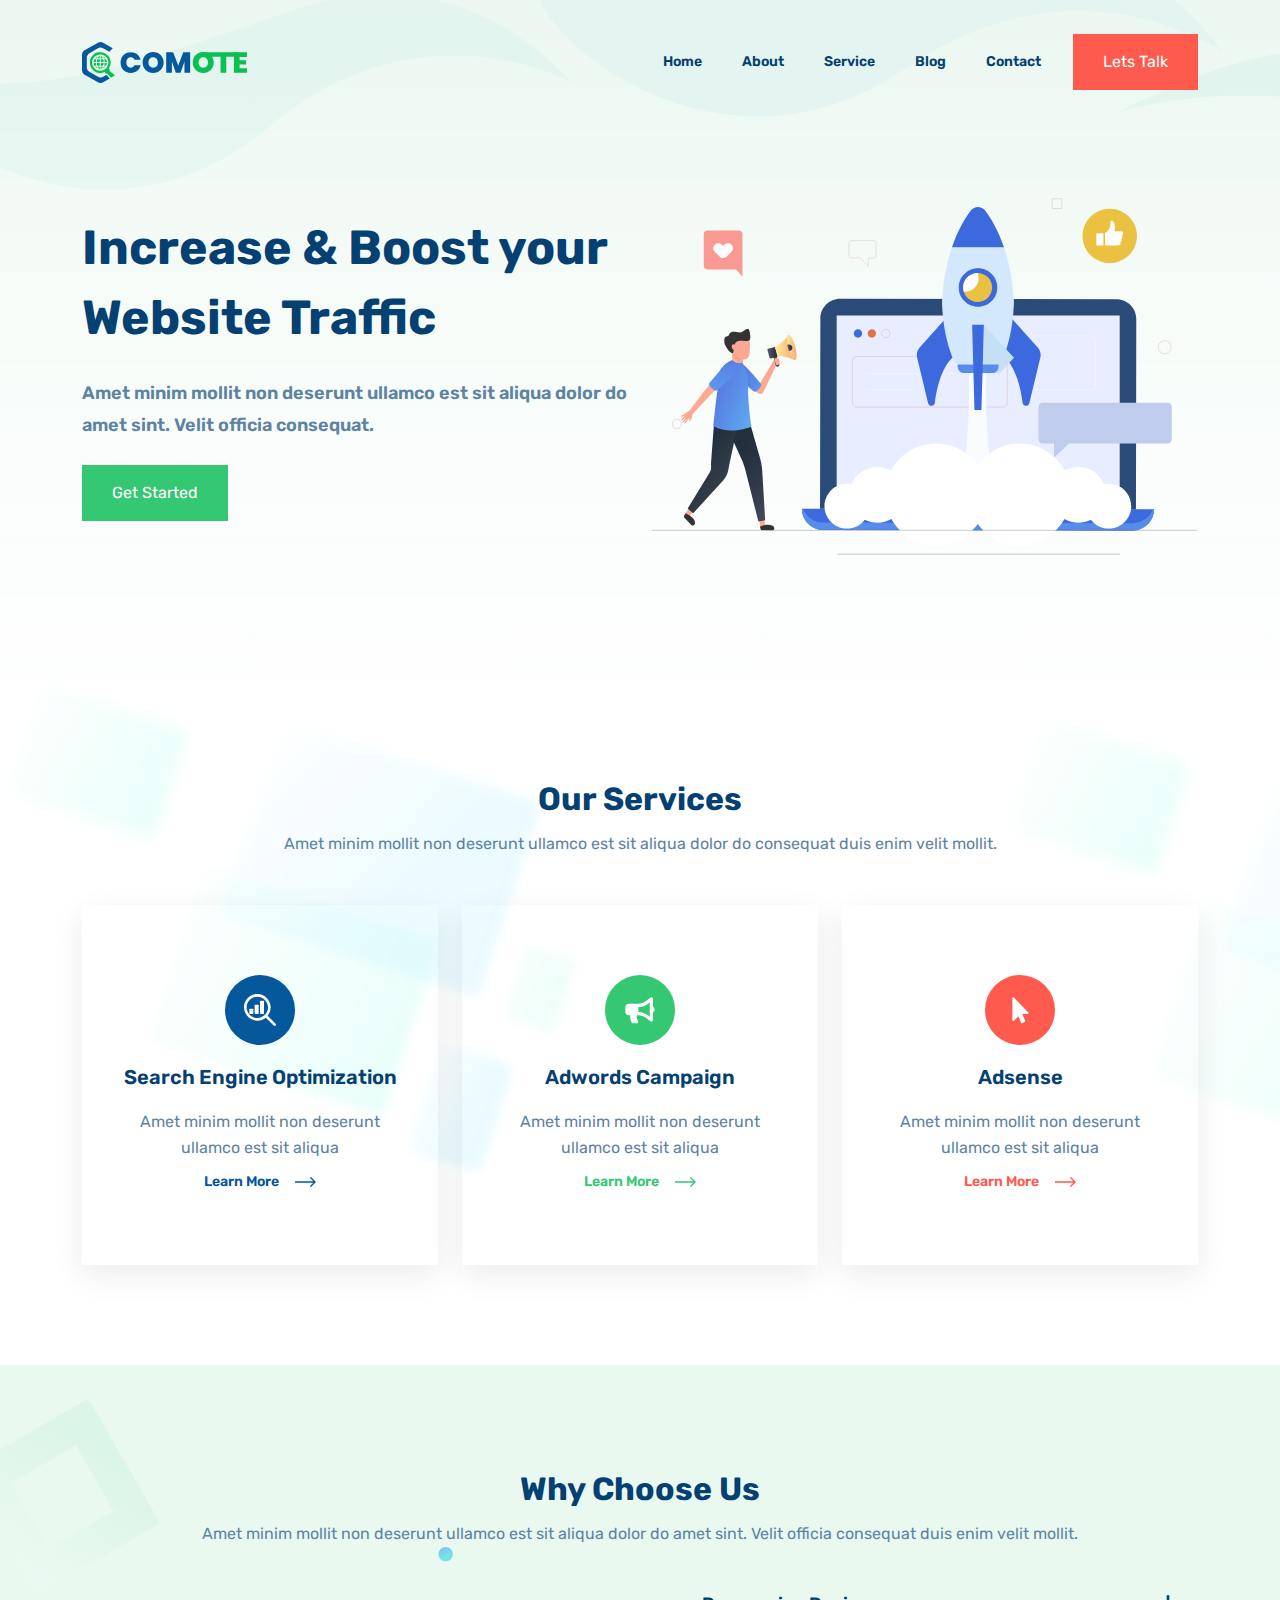
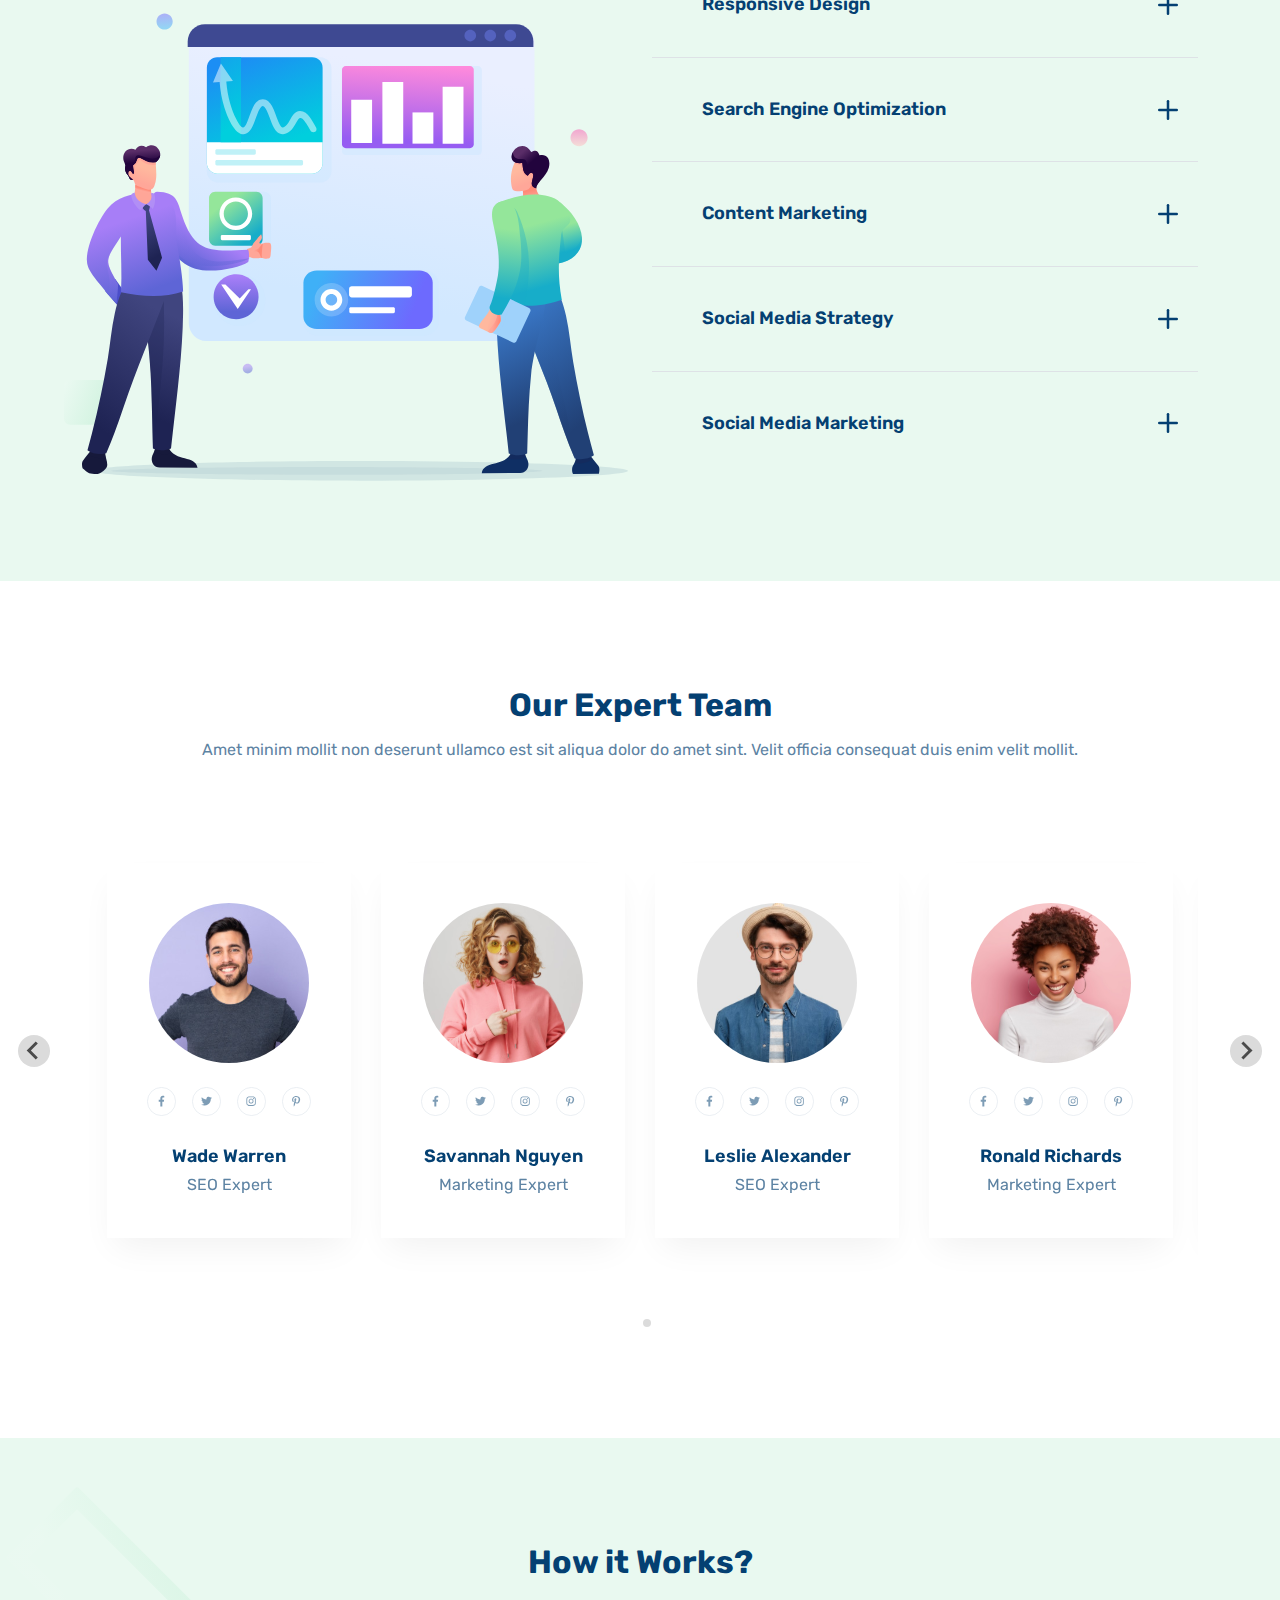
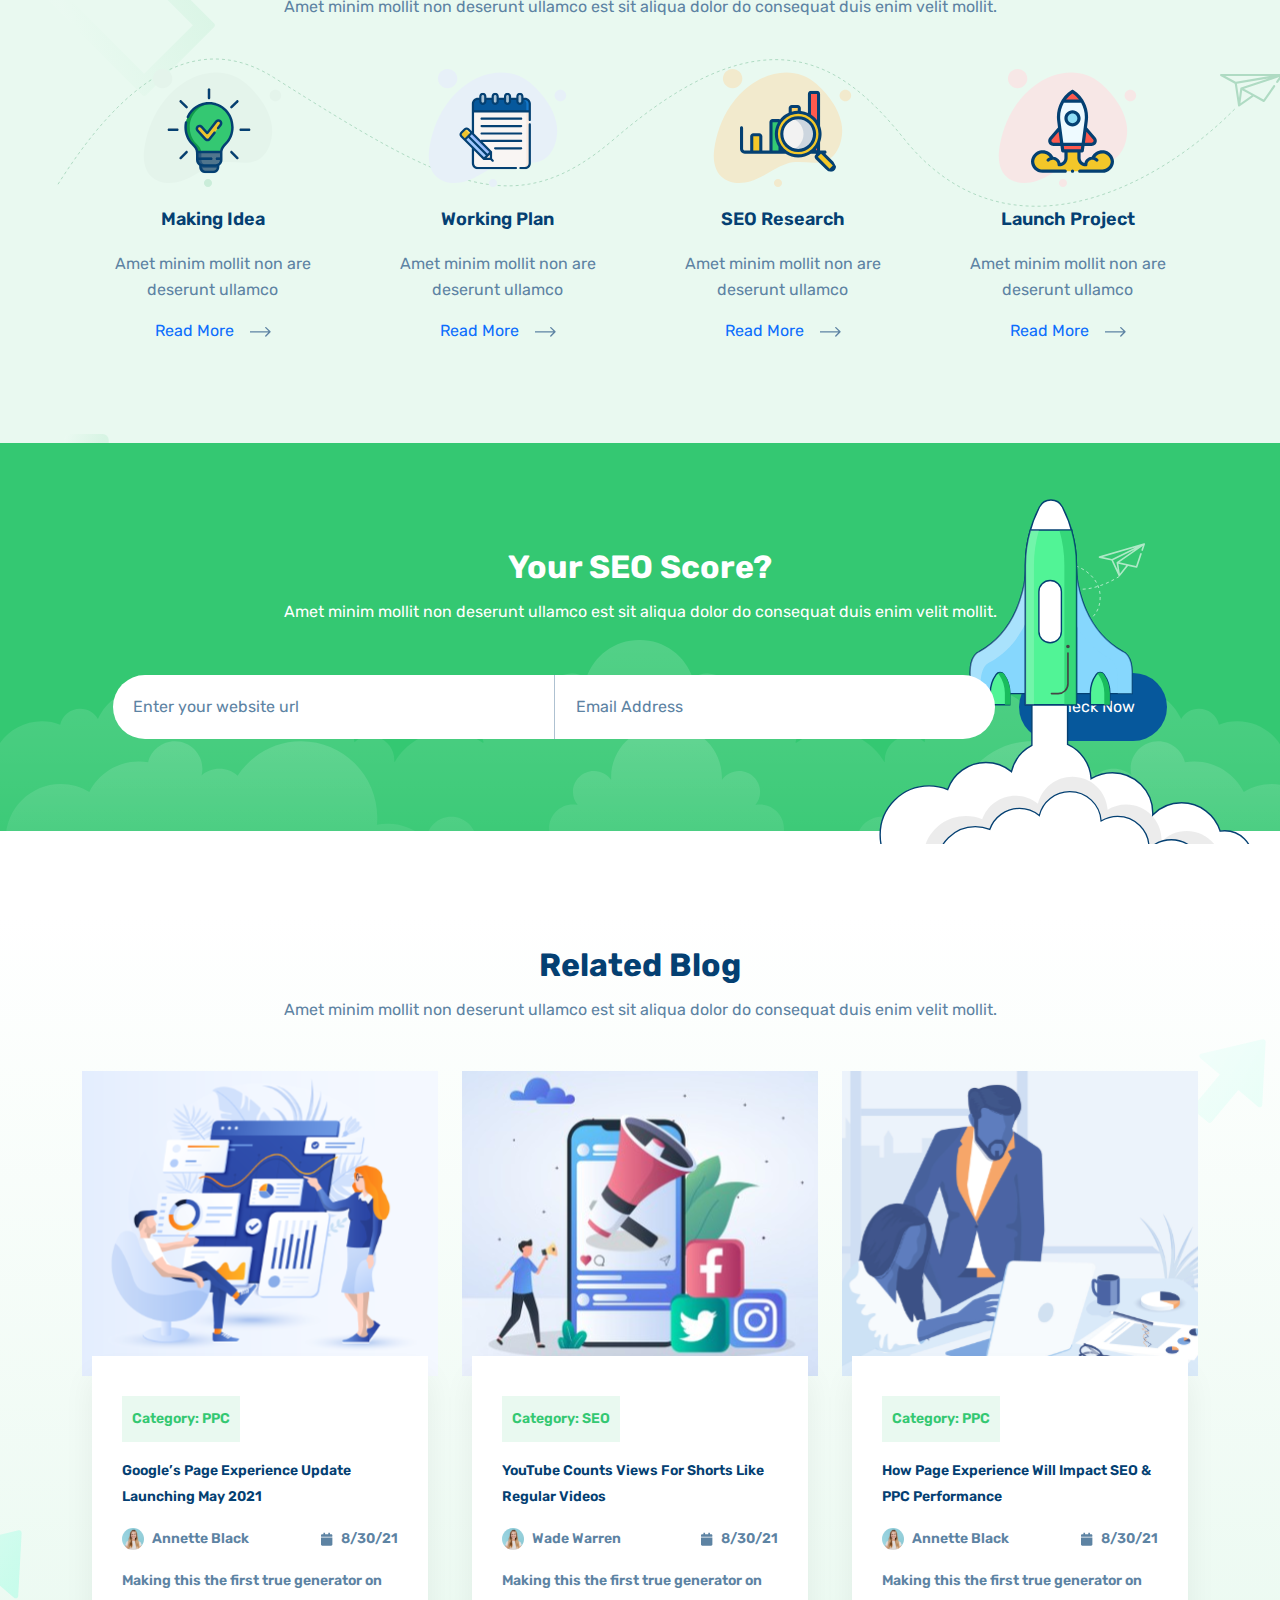
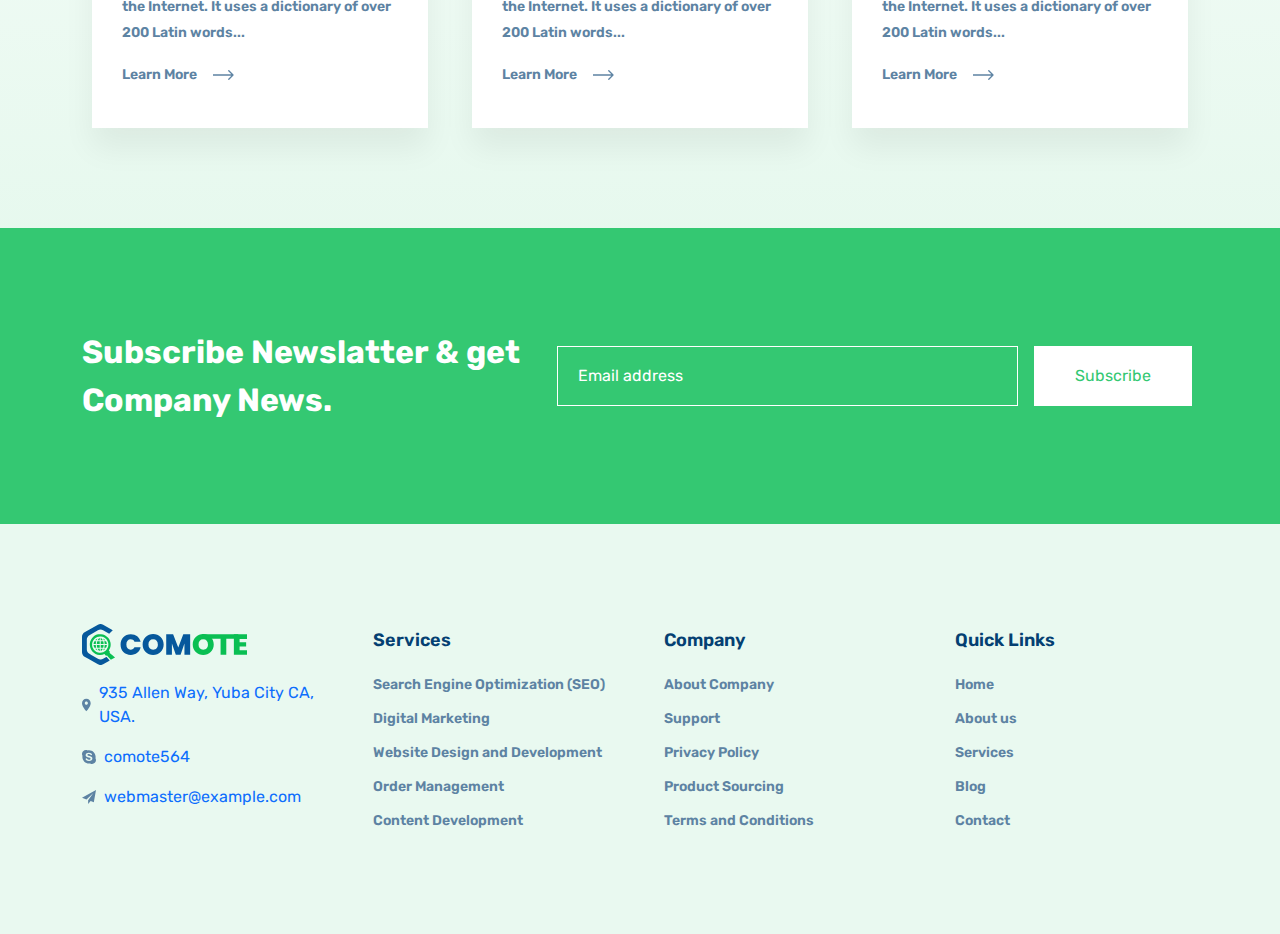
==== index.html @ c79c41cc "first commit" ====
<!DOCTYPE html>
<!--[if lt IE 7]>      <html class="no-js lt-ie9 lt-ie8 lt-ie7"> <![endif]-->
<!--[if IE 7]>         <html class="no-js lt-ie9 lt-ie8" lang="en-US"> <![endif]-->
<!--[if IE 8]>         <html class="no-js lt-ie9" lang="en-US"> <![endif]-->
<!--[if gt IE 8]><!-->
<!--<![endif]-->
<!--[if gte IE 9] <style type="text/css"> .gradient {filter: none;}</style><![endif]-->
<!--[if !IE]><html lang="en"><![endif]-->
<html lang="zxx" class="no-js">

<head>
    <meta charset="UTF-8">
    <meta http-equiv="X-UA-Compatible" content="IE=edge">
    <!-- Required meta tags for responsive -->
    <meta name="viewport" content="width=device-width, initial-scale=1, shrink-to-fit=no">
    <!-- The above 3 meta tags *must* come first in the head; any other head content must come *after* these tags -->
    <!-- Favicon and touch icons -->
    <link rel="icon" type="image/png" sizes="16x16" href="assets/img/favicon/favicon-16x16.png">
    <meta name="misapplication-TileColor" content="#ffffff">
    <meta name="theme-color" content="#ffffff">
    <!-- Twitter Card data -->
    <meta name="twitter:card" content="">
    <meta name="twitter:site" content="@twitter_username">
    <meta name="twitter:title" content="">
    <meta name="twitter:description" content="">
    <meta name="twitter:image" content="">
    <!-- Open Graph data -->
    <meta property="og:title" content="">
    <meta property="og:type" content="article">
    <meta property="og:url" content="">
    <meta property="og:image" content="">
    <meta property="og:description" content="">
    <meta property="og:site_name" content="R">
    <meta property="fb:admins" content="Facebook numeric ID">
    <!-- gmail verification -->
    <meta name="google-site-verification" content="">
    <!-- Website title -->
    <title>Comote</title>
    <link rel="stylesheet" href="assets/css/bootstrap.min.css">
    <link href=" https://cdn.jsdelivr.net/npm/@splidejs/splide@4.1.4/dist/css/splide.min.css " rel="stylesheet">
    <link rel="stylesheet" href="https://cdn.jsdelivr.net/npm/swiper@11/swiper-bundle.min.css" />
    <link rel="preconnect" href="https://fonts.googleapis.com">
    <link rel="preconnect" href="https://fonts.gstatic.com" crossorigin>
    <link
        href="https://fonts.googleapis.com/css2?family=Poppins:ital,wght@0,400;0,500;0,600;0,700;0,800;1,300&family=Rubik:wght@400;500;600;700;800&display=swap"
        rel="stylesheet">

    <!-- Main CSS -->
    <link rel="stylesheet" type="text/css" href="assets/scss/style.css">
    <!-- jQuery (necessary for jQuery plugins) -->
    <script src="assets/js/jquery-3.6.1.min.js"></script>
</head>

<body>
    <!-- Main Coding Start Here -->



    <!-- header -->
    <header>
        <nav class="navbar navbar-expand-lg">
            <div class="container">
                <a class="navbar-brand" href="#">
                    <img src="assets/img/logo.svg" alt="logo" class="img-fluid">
                </a>
                <button class="navbar-toggler" type="button" data-bs-toggle="collapse"
                    data-bs-target="#navbarSupportedContent" aria-controls="navbarSupportedContent"
                    aria-expanded="false" aria-label="Toggle navigation">
                    <span class="navbar-toggler-icon"></span>
                </button>
                <div class="collapse navbar-collapse justify-content-end" id="navbarSupportedContent">
                    <ul class="navbar-nav gap-4 pe-4">
                        <li class="nav-item">
                            <a class="nav-link text-heading f-14" aria-current="page" href="#">Home</a>
                        </li>
                        <li class="nav-item">
                            <a class="nav-link text-heading f-14" aria-current="page" href="#">About</a>
                        </li>
                        <li class="nav-item">
                            <a class="nav-link text-heading f-14" aria-current="page" href="#">Service</a>
                        </li>
                        <li class="nav-item ">
                            <a class="nav-link text-heading f-14" aria-current="page" href="#">Blog</a>
                        </li>
                        <li class="nav-item ">
                            <a class="nav-link text-heading f-14" aria-current="page" href="#">Contact</a>
                        </li>
                    </ul>
                    <div class="nav-btn bg-secondary">
                        <a class="text-white f-16" href="">Lets Talk</a>
                    </div>
                    <!-- <div class="nav-btn bg-secondary">
                        <a class="text-white f-16" href="">Lets Talk</a>
                    </div> -->
                </div>
            </div>
        </nav>
    </header>
    <!--/ header end-->

    <!-- banner -->
    <section class="banner">
        <div class="container">
            <div class="row align-items-center">
                <div class="col-lg-6">
                    <h1 class="f-48 text-heading">Increase & Boost
                        your Website Traffic</h1>
                    <p class="f-18 p-text mt-4">Amet minim mollit non deserunt ullamco est sit aliqua dolor do amet
                        sint.
                        Velit officia
                        consequat.</p>
                    <a class="banner-btn d-inline-block mt-4 f-16 text-white bg-primary" href="">Get Started</a>
                </div>
                <div class="col-lg-6">
                    <div>
                        <svg id="ewhoiy5gsf1" xmlns="http://www.w3.org/2000/svg"
                            xmlns:xlink="http://www.w3.org/1999/xlink" viewBox="0 0 599 414"
                            shape-rendering="geometricPrecision" text-rendering="geometricPrecision">
                            <style>
                                #ewhoiy5gsf7_to {
                                    animation: ewhoiy5gsf7_to__to 3000ms linear infinite reverse both;
                                }

                                @keyframes ewhoiy5gsf7_to__to {

                                    0%,
                                    100% {
                                        transform: translate(357.507492px, 347.222504px);
                                    }

                                    46.666667% {
                                        transform: translate(357.507492px, 347.222504px);
                                        animation-timing-function: cubic-bezier(0.39,
                                                0.575,
                                                0.565,
                                                1);
                                    }
                                }

                                #ewhoiy5gsf7_ts {
                                    animation: ewhoiy5gsf7_ts__ts 3000ms linear infinite reverse both;
                                }

                                @keyframes ewhoiy5gsf7_ts__ts {

                                    0%,
                                    100% {
                                        transform: scale(1, 1);
                                    }

                                    46.666667% {
                                        transform: scale(0.8, 0.8);
                                    }
                                }

                                #ewhoiy5gsf18_to {
                                    animation: ewhoiy5gsf18_to__to 3000ms linear infinite reverse both;
                                }

                                @keyframes ewhoiy5gsf18_to__to {

                                    0%,
                                    100% {
                                        transform: translate(358.4385px, 143.126498px);
                                    }

                                    46.666667% {
                                        transform: translate(358.4385px, 114.579498px);
                                        animation-timing-function: cubic-bezier(0.455,
                                                0.03,
                                                0.515,
                                                0.955);
                                    }
                                }
                            </style>
                            <defs>
                                <linearGradient id="ewhoiy5gsf54-fill" x1="132.503000" y1="200.979000" x2="139.688000"
                                    y2="200.979000" spreadMethod="pad" gradientUnits="userSpaceOnUse">
                                    <stop id="ewhoiy5gsf54-fill-0" offset="0%" stop-color="rgb(89,91,104)"></stop>
                                    <stop id="ewhoiy5gsf54-fill-1" offset="53.840000%" stop-color="rgb(56,64,78)">
                                    </stop>
                                    <stop id="ewhoiy5gsf54-fill-2" offset="100%" stop-color="rgb(32,45,59)"></stop>
                                </linearGradient>
                                <linearGradient id="ewhoiy5gsf55-fill" x1="126.610000" y1="191.689000" x2="137.916000"
                                    y2="191.689000" spreadMethod="pad" gradientUnits="userSpaceOnUse">
                                    <stop id="ewhoiy5gsf55-fill-0" offset="0%" stop-color="rgb(89,91,104)"></stop>
                                    <stop id="ewhoiy5gsf55-fill-1" offset="53.840000%" stop-color="rgb(56,64,78)">
                                    </stop>
                                    <stop id="ewhoiy5gsf55-fill-2" offset="100%" stop-color="rgb(32,45,59)"></stop>
                                </linearGradient>
                                <linearGradient id="ewhoiy5gsf56-fill" x1="134.927000" y1="186.043000" x2="156.827000"
                                    y2="186.043000" spreadMethod="pad" gradientUnits="userSpaceOnUse">
                                    <stop id="ewhoiy5gsf56-fill-0" offset="0%" stop-color="rgb(252,238,153)"></stop>
                                    <stop id="ewhoiy5gsf56-fill-1" offset="61.070000%" stop-color="rgb(253,193,130)">
                                    </stop>
                                    <stop id="ewhoiy5gsf56-fill-2" offset="100%" stop-color="rgb(254,169,117)"></stop>
                                </linearGradient>
                                <linearGradient id="ewhoiy5gsf57-fill" x1="148.037000" y1="185.918000" x2="158.801000"
                                    y2="185.918000" spreadMethod="pad" gradientUnits="userSpaceOnUse">
                                    <stop id="ewhoiy5gsf57-fill-0" offset="0%" stop-color="rgb(252,238,153)"></stop>
                                    <stop id="ewhoiy5gsf57-fill-1" offset="61.070000%" stop-color="rgb(253,193,130)">
                                    </stop>
                                    <stop id="ewhoiy5gsf57-fill-2" offset="100%" stop-color="rgb(254,169,117)"></stop>
                                </linearGradient>
                                <linearGradient id="ewhoiy5gsf58-fill" x1="148.334000" y1="186.314000" x2="154.076000"
                                    y2="186.314000" spreadMethod="pad" gradientUnits="userSpaceOnUse">
                                    <stop id="ewhoiy5gsf58-fill-0" offset="0%" stop-color="rgb(89,91,104)"></stop>
                                    <stop id="ewhoiy5gsf58-fill-1" offset="53.840000%" stop-color="rgb(56,64,78)">
                                    </stop>
                                    <stop id="ewhoiy5gsf58-fill-2" offset="100%" stop-color="rgb(32,45,59)"></stop>
                                </linearGradient>
                                <linearGradient id="ewhoiy5gsf60-fill" x1="171.388000" y1="257.206000" x2="72.772300"
                                    y2="199.703000" spreadMethod="pad" gradientUnits="userSpaceOnUse">
                                    <stop id="ewhoiy5gsf60-fill-0" offset="0%" stop-color="rgb(96,205,249)"></stop>
                                    <stop id="ewhoiy5gsf60-fill-1" offset="41.830000%" stop-color="rgb(92,159,237)">
                                    </stop>
                                    <stop id="ewhoiy5gsf60-fill-2" offset="100%" stop-color="rgb(86,90,219)"></stop>
                                </linearGradient>
                                <linearGradient id="ewhoiy5gsf65-fill" x1="161.111000" y1="366.379000" x2="58.559500"
                                    y2="276.556000" spreadMethod="pad" gradientUnits="userSpaceOnUse">
                                    <stop id="ewhoiy5gsf65-fill-0" offset="0%" stop-color="rgb(89,91,104)"></stop>
                                    <stop id="ewhoiy5gsf65-fill-1" offset="3.850000%" stop-color="rgb(84,87,100)">
                                    </stop>
                                    <stop id="ewhoiy5gsf65-fill-2" offset="23.520000%" stop-color="rgb(61,68,82)">
                                    </stop>
                                    <stop id="ewhoiy5gsf65-fill-3" offset="44.780000%" stop-color="rgb(45,55,69)">
                                    </stop>
                                    <stop id="ewhoiy5gsf65-fill-4" offset="68.550000%" stop-color="rgb(35,47,61)">
                                    </stop>
                                    <stop id="ewhoiy5gsf65-fill-5" offset="100%" stop-color="rgb(32,45,59)"></stop>
                                </linearGradient>
                                <linearGradient id="ewhoiy5gsf66-fill" x1="114.797000" y1="351.232000" x2="32.831400"
                                    y2="292.949000" spreadMethod="pad" gradientUnits="userSpaceOnUse">
                                    <stop id="ewhoiy5gsf66-fill-0" offset="0%" stop-color="rgb(89,91,104)"></stop>
                                    <stop id="ewhoiy5gsf66-fill-1" offset="19.170000%" stop-color="rgb(70,76,89)">
                                    </stop>
                                    <stop id="ewhoiy5gsf66-fill-2" offset="46.970000%" stop-color="rgb(49,59,72)">
                                    </stop>
                                    <stop id="ewhoiy5gsf66-fill-3" offset="74.200000%" stop-color="rgb(36,48,62)">
                                    </stop>
                                    <stop id="ewhoiy5gsf66-fill-4" offset="100%" stop-color="rgb(32,45,59)"></stop>
                                </linearGradient>
                                <linearGradient id="ewhoiy5gsf69-fill" x1="146.588000" y1="263.613000" x2="37.065700"
                                    y2="218.555000" spreadMethod="pad" gradientUnits="userSpaceOnUse">
                                    <stop id="ewhoiy5gsf69-fill-0" offset="0%" stop-color="rgb(96,205,249)"></stop>
                                    <stop id="ewhoiy5gsf69-fill-1" offset="23.390000%" stop-color="rgb(93,175,241)">
                                    </stop>
                                    <stop id="ewhoiy5gsf69-fill-2" offset="75.290000%" stop-color="rgb(88,114,225)">
                                    </stop>
                                    <stop id="ewhoiy5gsf69-fill-3" offset="100%" stop-color="rgb(86,90,219)"></stop>
                                </linearGradient>
                                <linearGradient id="ewhoiy5gsf72-fill" x1="60.217200" y1="301.142000" x2="94.306800"
                                    y2="142.419000" spreadMethod="pad" gradientUnits="userSpaceOnUse">
                                    <stop id="ewhoiy5gsf72-fill-0" offset="0%" stop-color="rgb(96,205,249)"></stop>
                                    <stop id="ewhoiy5gsf72-fill-1" offset="23.390000%" stop-color="rgb(93,175,241)">
                                    </stop>
                                    <stop id="ewhoiy5gsf72-fill-2" offset="75.290000%" stop-color="rgb(88,114,225)">
                                    </stop>
                                    <stop id="ewhoiy5gsf72-fill-3" offset="100%" stop-color="rgb(86,90,219)"></stop>
                                </linearGradient>
                            </defs>
                            <path id="ewhoiy5gsf2"
                                d="M527.501000,386.690000L187.723000,386.088000C174.858000,386.064000,164.432000,375.642000,164.455000,362.810000L550.815000,363.481000C550.839000,376.313000,540.389000,386.713000,527.501000,386.690000Z"
                                fill="rgb(60,106,222)" stroke="none" stroke-width="1"></path>
                            <path id="ewhoiy5gsf3"
                                d="M527.526000,378.674000L187.748000,378.072000C177.693000,378.049000,169.171000,371.679000,165.920000,362.785000L164.480000,362.785000C164.457000,375.617000,174.860000,386.040000,187.748000,386.063000L527.526000,386.665000C540.390000,386.688000,550.840000,376.312000,550.863000,363.457000L549.424000,363.457000C546.126000,372.351000,537.581000,378.697000,527.526000,378.674000Z"
                                fill="rgb(87,140,234)" stroke="none" stroke-width="1"></path>
                            <path id="ewhoiy5gsf4"
                                d="M379.603000,370.961000L335.714000,370.892000C331.395000,370.892000,327.912000,367.394000,327.935000,363.109000L387.428000,363.225000C387.405000,367.487000,383.899000,370.961000,379.603000,370.961000Z"
                                fill="rgb(50,89,170)" stroke="none" stroke-width="1"></path>
                            <path id="ewhoiy5gsf5"
                                d="M530.961000,363.434000L184.356000,362.832000L184.728000,154.166000C184.751000,142.191000,194.504000,132.509000,206.486000,132.533000L509.620000,133.065000C521.626000,133.088000,531.333000,142.816000,531.309000,154.768000L530.961000,363.434000Z"
                                fill="rgb(42,74,120)" stroke="none" stroke-width="1"></path>
                            <path id="ewhoiy5gsf6"
                                d="M513.103000,150.830000L202.608000,150.830000L202.608000,345.113000L513.103000,345.113000L513.103000,150.830000Z"
                                fill="rgb(232,238,255)" stroke="none" stroke-width="1"></path>
                            <g id="ewhoiy5gsf7_to" transform="translate(357.507492,347.222504)">
                                <g id="ewhoiy5gsf7_ts" transform="scale(1,1)">
                                    <g id="ewhoiy5gsf7" transform="translate(-357.507492,-347.222504)">
                                        <path id="ewhoiy5gsf8"
                                            d="M311.732000,291.272000C290.342000,291.272000,271.761000,303.236000,262.311000,320.809000C257.884000,318.344000,252.797000,316.942000,247.391000,316.942000C234.557000,316.942000,223.575000,324.783000,218.978000,335.939000C217.339000,335.599000,215.636000,335.408000,213.891000,335.408000C200.269000,335.408000,189.244000,346.436000,189.244000,360.015000C189.244000,373.615000,200.291000,384.622000,213.891000,384.622000C221.872000,384.622000,228.938000,380.818000,233.450000,374.953000C237.643000,377.078000,242.368000,378.290000,247.391000,378.290000C252.946000,378.290000,258.139000,376.802000,262.652000,374.231000C272.208000,391.486000,290.597000,403.173000,311.732000,403.173000C342.678000,403.173000,367.793000,378.120000,367.793000,347.201000C367.771000,316.325000,342.678000,291.272000,311.732000,291.272000Z"
                                            fill="rgb(255,255,255)" stroke="none" stroke-width="1"></path>
                                        <path id="ewhoiy5gsf9"
                                            d="M403.283000,291.272000C424.674000,291.272000,443.254000,303.236000,452.704000,320.809000C457.131000,318.344000,462.218000,316.942000,467.624000,316.942000C480.458000,316.942000,491.440000,324.783000,496.037000,335.939000C497.676000,335.599000,499.379000,335.408000,501.124000,335.408000C514.746000,335.408000,525.771000,346.436000,525.771000,360.015000C525.771000,373.615000,514.724000,384.622000,501.124000,384.622000C493.143000,384.622000,486.077000,380.818000,481.565000,374.953000C477.372000,377.078000,472.647000,378.290000,467.624000,378.290000C462.069000,378.290000,456.876000,376.802000,452.363000,374.231000C442.807000,391.486000,424.418000,403.173000,403.283000,403.173000C372.337000,403.173000,347.222000,378.120000,347.222000,347.201000C347.244000,316.325000,372.337000,291.272000,403.283000,291.272000Z"
                                            fill="rgb(255,255,255)" stroke="none" stroke-width="1"></path>
                                    </g>
                                </g>
                            </g>
                            <path id="ewhoiy5gsf10"
                                d="M385.176000,251.307000L224.390000,251.307000C221.882000,251.307000,219.862000,249.292000,219.862000,246.790000L219.862000,200.258000C219.862000,197.756000,221.882000,195.741000,224.390000,195.741000L385.176000,195.741000C387.684000,195.741000,389.704000,197.756000,389.704000,200.258000L389.704000,246.790000C389.704000,249.292000,387.684000,251.307000,385.176000,251.307000Z"
                                fill="none" stroke="rgb(213,178,178)" stroke-width="0.498300" stroke-miterlimit="10">
                            </path>
                            <path id="ewhoiy5gsf11" d="M235.815000,214.688000L331.326000,214.688000" fill="none"
                                stroke="rgb(255,255,255)" stroke-width="0.475800" stroke-miterlimit="10"></path>
                            <path id="ewhoiy5gsf12" d="M235.815000,232.383000L288.366000,232.383000" fill="none"
                                stroke="rgb(255,255,255)" stroke-width="0.475800" stroke-miterlimit="10"></path>
                            <path id="ewhoiy5gsf13"
                                d="M481.824000,232.314000L416.038000,232.314000C413.530000,232.314000,411.509000,230.299000,411.509000,227.797000L411.509000,177.768000C411.509000,175.266000,413.530000,173.251000,416.038000,173.251000L481.824000,173.251000C484.332000,173.251000,486.352000,175.266000,486.352000,177.768000L486.352000,227.797000C486.352000,230.299000,484.332000,232.314000,481.824000,232.314000Z"
                                fill="none" stroke="rgb(255,255,255)" stroke-width="0.475800" stroke-miterlimit="10">
                            </path>
                            <path id="ewhoiy5gsf14"
                                d="M230.544000,170.564000C230.544000,173.089000,228.500000,175.127000,225.969000,175.127000C223.438000,175.127000,221.394000,173.089000,221.394000,170.564000C221.394000,168.040000,223.438000,166.001000,225.969000,166.001000C228.500000,166.001000,230.544000,168.040000,230.544000,170.564000Z"
                                fill="rgb(60,107,224)" stroke="none" stroke-width="1"></path>
                            <path id="ewhoiy5gsf15"
                                d="M245.754000,170.564000C245.754000,173.089000,243.710000,175.127000,241.179000,175.127000C238.648000,175.127000,236.605000,173.089000,236.605000,170.564000C236.605000,168.040000,238.648000,166.001000,241.179000,166.001000C243.710000,166.001000,245.754000,168.040000,245.754000,170.564000Z"
                                fill="rgb(223,114,70)" stroke="none" stroke-width="1"></path>
                            <path id="ewhoiy5gsf16"
                                d="M256.389000,175.127000C258.916000,175.127000,260.964000,173.084000,260.964000,170.564000C260.964000,168.044000,258.916000,166.001000,256.389000,166.001000C253.863000,166.001000,251.815000,168.044000,251.815000,170.564000C251.815000,173.084000,253.863000,175.127000,256.389000,175.127000Z"
                                fill="none" stroke="rgb(213,178,178)" stroke-width="0.498300" stroke-miterlimit="10">
                            </path>
                            <path id="ewhoiy5gsf17"
                                d="M367.500473,177.419222L356.806271,154.490500L346.112069,177.419222C346.112069,177.419222,351.778089,247.711551,340.974835,331.908651L356.806271,331.908651L372.638491,331.908651C361.835237,247.711551,367.500473,177.419222,367.500473,177.419222Z"
                                transform="matrix(1 0 0 1 0.47680291500001 0.11184692999996)" opacity="0.74"
                                fill="rgb(255,255,255)" stroke="none" stroke-width="1"></path>
                            <g id="ewhoiy5gsf18_to" transform="translate(358.438500,143.126498)">
                                <g id="ewhoiy5gsf18" transform="translate(-357.333206,-111.420499)">
                                    <g id="ewhoiy5gsf19">
                                        <path id="ewhoiy5gsf20"
                                            d="M321.224000,122.249000L292.545000,154.166000C289.828000,157.177000,288.783000,161.346000,289.736000,165.307000L301.811000,215.290000C302.298000,217.282000,304.272000,218.533000,306.292000,218.093000C307.872000,217.745000,309.056000,216.471000,309.242000,214.873000C310.379000,205.122000,315.674000,171.190000,334.182000,161.439000L321.224000,122.249000Z"
                                            fill="rgb(60,106,222)" stroke="none" stroke-width="1"></path>
                                        <path id="ewhoiy5gsf21"
                                            d="M393.443000,122.249000L422.122000,154.166000C424.838000,157.177000,425.883000,161.346000,424.931000,165.307000L412.856000,215.290000C412.368000,217.282000,410.395000,218.533000,408.374000,218.093000C406.795000,217.745000,405.611000,216.471000,405.425000,214.873000C404.264000,205.122000,398.993000,171.190000,380.485000,161.439000L393.443000,122.249000Z"
                                            fill="rgb(60,106,222)" stroke="none" stroke-width="1"></path>
                                        <path id="ewhoiy5gsf22"
                                            d="M317.114000,104.460000C317.183000,109.486000,318.135000,143.303000,330.536000,169.476000C331.511000,171.537000,333.578000,172.904000,335.877000,172.904000L356.079000,172.904000L357.008000,172.904000L377.211000,172.904000C379.510000,172.904000,381.577000,171.560000,382.552000,169.476000C394.813000,143.581000,395.881000,110.251000,395.974000,104.645000C395.974000,104.136000,395.974000,103.626000,395.951000,103.117000C394.534000,79.144100,390.285000,59.734400,385.060000,44.308600L328.005000,44.308600C322.780000,59.757600,318.530000,79.213600,317.114000,103.233000C317.114000,103.626000,317.090000,104.043000,317.114000,104.460000Z"
                                            fill="rgb(211,232,253)" stroke="none" stroke-width="1"></path>
                                        <path id="ewhoiy5gsf23"
                                            d="M362.976000,129.220000L395.997000,165.492000L380.509000,182.354000L361.490000,182.354000L362.976000,129.220000Z"
                                            fill="rgb(197,223,245)" stroke="none" stroke-width="1"></path>
                                        <path id="ewhoiy5gsf24"
                                            d="M348.672000,3.891200C342.773000,11.650400,334.623000,24.760100,328.004000,44.308800L385.060000,44.308800C378.442000,24.760100,370.291000,11.650400,364.393000,3.891200C360.468000,-1.297070,352.619000,-1.297070,348.672000,3.891200Z"
                                            fill="rgb(60,106,222)" stroke="none" stroke-width="1"></path>
                                        <path id="ewhoiy5gsf25"
                                            d="M371.684000,182.354000L341.566000,182.354000C337.479000,182.354000,334.158000,179.041000,334.158000,174.965000L334.158000,172.904000L379.092000,172.904000L379.092000,174.965000C379.092000,179.041000,375.771000,182.354000,371.684000,182.354000Z"
                                            fill="rgb(87,140,234)" stroke="none" stroke-width="1"></path>
                                        <path id="ewhoiy5gsf26"
                                            d="M360.329000,222.841000L352.666000,222.841000L350.111000,129.220000L362.976000,129.220000L360.329000,222.841000Z"
                                            fill="rgb(60,106,222)" stroke="none" stroke-width="1"></path>
                                    </g>
                                    <g id="ewhoiy5gsf27">
                                        <path id="ewhoiy5gsf28"
                                            d="M356.544000,109.486000C368.227000,109.486000,377.699000,100.039000,377.699000,88.385900C377.699000,76.732400,368.227000,67.285400,356.544000,67.285400C344.861000,67.285400,335.389000,76.732400,335.389000,88.385900C335.389000,100.039000,344.861000,109.486000,356.544000,109.486000Z"
                                            fill="rgb(60,106,222)" stroke="none" stroke-width="1"></path>
                                        <path id="ewhoiy5gsf29"
                                            d="M356.126000,104.229000C364.898000,104.229000,372.010000,97.135700,372.010000,88.386000C372.010000,79.636300,364.898000,72.543200,356.126000,72.543200C347.354000,72.543200,340.243000,79.636300,340.243000,88.386000C340.243000,97.135700,347.354000,104.229000,356.126000,104.229000Z"
                                            fill="rgb(234,193,64)" stroke="none" stroke-width="1"></path>
                                        <path id="ewhoiy5gsf30"
                                            d="M340.962000,92.995000C340.962000,92.995000,350.042000,94.454200,355.406000,85.467400C359.052000,79.352700,356.173000,72.589400,356.173000,72.589400C356.173000,72.589400,346.628000,72.218800,341.822000,81.645700C341.798000,81.622500,338.965000,86.440200,340.962000,92.995000Z"
                                            fill="rgb(255,255,255)" stroke="none" stroke-width="1"></path>
                                    </g>
                                </g>
                            </g>
                            <path id="ewhoiy5gsf31" d="M203.086000,412.746000L513.791000,412.746000" fill="none"
                                stroke="rgb(38,33,39)" stroke-width="0.262900" stroke-miterlimit="10"></path>
                            <path id="ewhoiy5gsf32" d="M0,386.503000L597.792000,386.503000" fill="none"
                                stroke="rgb(38,33,39)" stroke-width="0.265300" stroke-miterlimit="10"></path>
                            <path id="ewhoiy5gsf33"
                                d="M243.501000,68.721700L218.422000,68.721700C217.145000,68.721700,216.100000,69.764000,216.100000,71.084200L216.100000,85.166700C216.100000,86.463700,217.145000,87.529200,218.422000,87.529200L228.640000,87.529200L237.232000,97.095000L237.232000,87.876600L243.548000,87.737600C244.825000,87.714500,245.824000,86.672200,245.824000,85.375100L245.824000,71.084200C245.824000,69.787100,244.779000,68.721700,243.501000,68.721700Z"
                                fill="none" stroke="rgb(211,175,175)" stroke-width="0.423100" stroke-miterlimit="10">
                            </path>
                            <path id="ewhoiy5gsf34"
                                d="M569.442000,185.643000C569.442000,189.557000,566.307000,192.731000,562.429000,192.731000C558.551000,192.731000,555.417000,189.557000,555.417000,185.643000C555.417000,181.729000,558.551000,178.555000,562.429000,178.555000C566.307000,178.555000,569.442000,181.729000,569.442000,185.643000Z"
                                fill="none" stroke="rgb(211,175,175)" stroke-width="0.467900" stroke-miterlimit="10">
                            </path>
                            <path id="ewhoiy5gsf35"
                                d="M32.324400,269.883000C32.324400,272.732000,30.048700,275.048000,27.215700,275.048000C24.405900,275.048000,22.106900,272.732000,22.106900,269.883000C22.106900,267.034000,24.382700,264.718000,27.215700,264.718000C30.048700,264.718000,32.324400,267.034000,32.324400,269.883000Z"
                                fill="none" stroke="rgb(211,175,175)" stroke-width="0.467900" stroke-miterlimit="10">
                            </path>
                            <path id="ewhoiy5gsf36"
                                d="M449.662000,22.768300L439.050000,22.768300L439.050000,33.492300L449.662000,33.492300L449.662000,22.768300Z"
                                fill="none" stroke="rgb(211,175,175)" stroke-width="0.467900" stroke-miterlimit="10">
                            </path>
                            <path id="ewhoiy5gsf37"
                                d="M92.409000,100.261000L60.744200,100.261000C58.561400,100.261000,56.773300,98.500400,56.773300,96.300000L56.773300,61.557100C56.773300,59.379900,58.561400,57.596400,60.744200,57.596400L95.251400,57.596400C97.434300,57.596400,99.222300,59.379900,99.222300,61.557100L99.222300,93.381500L99.222400,93.381500L99.222400,108.251000L92.409000,100.261000Z"
                                opacity="0.6" clip-rule="evenodd" fill="rgb(254,90,78)" fill-rule="evenodd"
                                stroke="none" stroke-width="1"></path>
                            <path id="ewhoiy5gsf38"
                                d="M87.147100,73.115000C84.987500,71.007300,81.504200,71.030500,79.391100,73.207700L77.997800,74.620600L76.558100,73.207700C74.398500,71.076800,70.938400,71.123100,68.802100,73.277200C66.688900,75.431200,66.712100,78.882300,68.871700,81.013200L74.212700,86.247800C74.212700,86.247800,74.235900,86.271000,74.235900,86.294200C75.095100,87.128000,76.140100,87.614400,77.231500,87.799700C78.926700,88.054500,80.691500,87.521700,81.991900,86.224700L87.240000,80.874300C89.353100,78.697000,89.306700,75.222800,87.147100,73.115000Z"
                                fill="rgb(255,255,255)" stroke="none" stroke-width="1"></path>
                            <path id="ewhoiy5gsf39"
                                d="M502.169000,93.307600C518.662000,93.307600,532.032000,79.971800,532.032000,63.521400C532.032000,47.070900,518.662000,33.735100,502.169000,33.735100C485.676000,33.735100,472.306000,47.070900,472.306000,63.521400C472.306000,79.971800,485.676000,93.307600,502.169000,93.307600Z"
                                fill="rgb(234,193,64)" stroke="none" stroke-width="1"></path>
                            <path id="ewhoiy5gsf40"
                                d="M497.154000,74.060200C502.332000,74.152800,507.557000,74.222300,512.317000,73.898000C513.827000,73.805400,515.127000,71.396500,513.293000,70.655400C514.059000,70.261600,514.849000,69.891000,515.174000,69.010900C515.499000,68.200200,515.104000,67.088400,514.268000,66.880000C516.056000,67.320000,516.776000,64.494300,515.359000,63.567800C516.103000,62.942400,516.706000,62.108600,516.869000,61.159000C517.031000,60.209300,516.637000,59.120700,515.777000,58.657500C515.220000,58.356400,514.547000,58.333200,513.920000,58.333200C511.760000,58.310000,509.624000,58.310000,507.464000,58.286900C508.045000,54.928400,508.230000,51.268800,506.512000,48.327300C506.001000,47.447100,504.608000,46.381700,503.516000,47.053400C502.495000,47.701900,502.773000,49.276900,502.820000,50.296000C503.029000,54.465200,500.660000,58.680600,496.945000,60.649400C496.945000,60.626200,497.200000,69.520400,497.154000,74.060200Z"
                                fill="rgb(253,253,253)" stroke="none" stroke-width="1"></path>
                            <path id="ewhoiy5gsf41"
                                d="M495.273000,60.626500L487.447000,60.626500L487.447000,74.037200L495.273000,74.037200L495.273000,60.626500Z"
                                fill="rgb(253,253,253)" stroke="none" stroke-width="1"></path>
                            <path id="ewhoiy5gsf42" d="M441.040000,263.583000L532.556000,263.583000" fill="none"
                                stroke="rgb(232,238,255)" stroke-width="0.612500" stroke-miterlimit="10"></path>
                            <path id="ewhoiy5gsf43" d="M441.040000,274.261000L463.100000,274.261000" fill="none"
                                stroke="rgb(232,238,255)" stroke-width="0.612500" stroke-miterlimit="10"></path>
                            <path id="ewhoiy5gsf44"
                                d="M457.532000,291.192000L565.809000,291.192000C568.247000,291.192000,570.221000,289.224000,570.221000,286.792000L570.221000,251.076000C570.221000,248.644000,568.247000,246.675000,565.809000,246.675000L428.523000,246.675000C426.085000,246.675000,424.111000,248.644000,424.111000,251.076000L424.111000,286.792000C424.111000,289.224000,426.085000,291.192000,428.523000,291.192000L441.040000,291.192000L441.040000,306.664000L457.532000,291.192000Z"
                                clip-rule="evenodd" fill="rgb(191,204,238)" fill-rule="evenodd" stroke="none"
                                stroke-width="1"></path>
                            <g id="ewhoiy5gsf45" clip-path="url(#ewhoiy5gsf73)">
                                <g id="ewhoiy5gsf46">
                                    <path id="ewhoiy5gsf47"
                                        d="M89.042400,211.739000L98.268800,211.739000L101.351000,190.296000L87.664300,190.296000L89.042400,211.739000Z"
                                        fill="rgb(253,168,147)" stroke="none" stroke-width="1"></path>
                                    <path id="ewhoiy5gsf48"
                                        d="M107.267000,189.661000C107.261000,189.761000,107.254000,189.865000,107.244000,189.966000C107.055000,192.353000,106.977000,195.091000,105.342000,196.918000C104.172000,198.227000,102.380000,198.991000,100.553000,199.231000C96.219600,199.798000,91.854000,197.504000,89.348600,194.216000C86.843300,190.931000,85.950600,186.820000,85.804000,182.816000C85.680200,179.427000,86.146100,175.792000,88.524400,173.191000C92.404600,168.944000,100.885000,168.325000,104.837000,172.705000C106.674000,174.739000,107.094000,177.140000,107.375000,179.842000C107.717000,183.123000,107.495000,186.373000,107.267000,189.661000Z"
                                        fill="rgb(253,168,147)" stroke="none" stroke-width="1"></path>
                                    <path id="ewhoiy5gsf49"
                                        d="M98.298100,199.270000C96.467200,199.341000,94.629700,198.716000,93.072400,197.740000C91.521600,196.749000,90.185900,195.392000,89.351900,193.775000C90.586600,195.103000,91.909300,196.279000,93.408000,197.216000C94.893600,198.168000,96.525800,198.858000,98.298100,199.270000Z"
                                        opacity="0.15" fill="rgb(0,0,0)" stroke="none" stroke-width="1"></path>
                                    <path id="ewhoiy5gsf50"
                                        d="M105.596000,165.383000C104.270000,165.354000,103.055000,166.086000,102.006000,166.890000C100.953000,167.693000,99.949900,168.610000,98.702100,169.057000C96.796200,169.744000,94.698100,169.222000,92.691200,168.927000C90.945000,168.671000,89.140100,168.600000,87.442700,169.080000C85.745400,169.559000,84.504100,171.642000,83.751500,173.230000C83.275900,174.237000,78.281500,171.649000,79.480400,181.086000C79.728000,183.020000,82.982700,188.226000,83.738500,189.032000C84.494300,189.839000,87.006200,192.457000,88.097600,192.275000C89.938300,191.967000,89.619000,187.882000,90.045800,186.078000C90.469300,184.273000,90.586600,182.297000,91.713900,180.820000C92.759700,179.446000,94.518900,178.763000,96.242400,178.578000C97.965800,178.390000,99.702300,178.633000,101.432000,178.760000C103.162000,178.886000,104.951000,178.889000,106.563000,178.254000C109.440000,177.130000,106.967000,165.412000,105.596000,165.383000Z"
                                        fill="rgb(51,51,51)" stroke="none" stroke-width="1"></path>
                                    <path id="ewhoiy5gsf51"
                                        d="M87.664300,186.230000C87.292900,185.381000,87.237500,184.351000,87.716400,183.558000C88.104100,182.913000,88.830600,182.482000,89.586500,182.446000C90.342300,182.414000,91.104700,182.780000,91.547800,183.389000C92.023400,184.043000,92.117900,184.892000,92.127700,185.699000C92.134200,186.269000,92.108100,186.849000,91.909400,187.380000C91.534700,188.385000,90.505200,188.981000,89.479000,188.462000C88.706800,188.070000,87.999900,186.991000,87.664300,186.230000Z"
                                        fill="rgb(253,168,147)" stroke="none" stroke-width="1"></path>
                                    <path id="ewhoiy5gsf52"
                                        d="M95.642900,204.171000L121.423000,229.884000L115.125000,230.937000L132.086000,202.729000L136.484000,205.075000L122.244000,234.734000C121.319000,236.661000,118.996000,237.478000,117.057000,236.558000C116.754000,236.412000,116.477000,236.237000,116.230000,236.030000L115.943000,235.787000L88.100900,212.296000L95.642900,204.171000Z"
                                        fill="rgb(253,168,147)" stroke="none" stroke-width="1"></path>
                                    <path id="ewhoiy5gsf53"
                                        d="M131.848000,203.306000C132.311000,201.670000,133.301000,200.186000,134.634000,199.121000C135.116000,200.656000,135.634000,202.124000,136.116000,203.659000C136.364000,204.453000,136.575000,205.425000,136.002000,206.027000C135.517000,206.536000,134.663000,206.510000,134.037000,206.186000C132.923000,205.613000,132.304000,204.469000,131.848000,203.306000Z"
                                        fill="rgb(253,168,147)" stroke="none" stroke-width="1"></path>
                                    <path id="ewhoiy5gsf54"
                                        d="M137.504000,194.938000L135.005000,195.628000L132.506000,196.318000C133.594000,196.539000,134.139000,198.528000,134.402000,200.083000C134.683000,201.735000,135.021000,203.377000,135.474000,204.994000L135.585000,205.392000C135.875000,206.432000,136.895000,207.171000,137.963000,206.986000C139.195000,206.776000,139.941000,205.564000,139.615000,204.398000L139.472000,203.886000C139.019000,202.273000,138.459000,200.689000,137.840000,199.130000C137.253000,197.669000,136.686000,195.687000,137.504000,194.938000Z"
                                        fill="url(#ewhoiy5gsf54-fill)" stroke="none" stroke-width="1"></path>
                                    <path id="ewhoiy5gsf55"
                                        d="M137.918000,195.962000L130.310000,198.068000C129.796000,198.210000,129.261000,197.909000,129.118000,197.397000L126.649000,188.569000C126.505000,188.057000,126.808000,187.526000,127.323000,187.384000L134.930000,185.281000L137.918000,195.962000Z"
                                        fill="url(#ewhoiy5gsf55-fill)" stroke="none" stroke-width="1"></path>
                                    <path id="ewhoiy5gsf56"
                                        d="M134.927000,185.278000C134.927000,185.278000,145.971000,179.560000,149.105000,172.241000L156.827000,199.846000C156.827000,199.846000,145.229000,193.940000,137.918000,195.962000L134.927000,185.278000Z"
                                        fill="url(#ewhoiy5gsf56-fill)" stroke="none" stroke-width="1"></path>
                                    <path id="ewhoiy5gsf57"
                                        d="M157.169000,184.883000C159.299000,192.505000,159.352000,199.150000,157.280000,199.723000C155.207000,200.297000,151.800000,194.582000,149.669000,186.959000C147.535000,179.336000,147.486000,172.692000,149.558000,172.118000C151.630000,171.542000,155.038000,177.260000,157.169000,184.883000Z"
                                        fill="url(#ewhoiy5gsf57-fill)" stroke="none" stroke-width="1"></path>
                                    <path id="ewhoiy5gsf58"
                                        d="M151.454000,189.641000L150.252000,189.975000L148.333000,183.120000L149.535000,182.786000C151.438000,182.258000,153.412000,183.366000,153.943000,185.261000C154.474000,187.153000,153.360000,189.117000,151.454000,189.641000Z"
                                        fill="url(#ewhoiy5gsf58-fill)" stroke="none" stroke-width="1"></path>
                                    <path id="ewhoiy5gsf59"
                                        d="M135.080000,202.435000C134.972000,202.098000,134.982000,201.728000,135.155000,201.414000C135.083000,201.547000,134.347000,200.151000,134.318000,199.995000C134.223000,199.503000,134.243000,198.972000,134.536000,198.554000C135.174000,197.650000,136.891000,196.885000,137.921000,197.468000C138.247000,197.653000,138.491000,197.948000,138.716000,198.246000C139.367000,199.111000,139.921000,200.076000,140.140000,201.136000C140.358000,202.195000,140.208000,203.361000,139.569000,204.233000C138.928000,205.107000,137.752000,205.613000,136.706000,205.315000C136.282000,205.192000,135.872000,204.919000,135.722000,204.505000C135.572000,204.090000,135.774000,203.546000,136.204000,203.436000C135.666000,203.371000,135.243000,202.940000,135.080000,202.435000Z"
                                        fill="rgb(253,168,147)" stroke="none" stroke-width="1"></path>
                                    <path id="ewhoiy5gsf60"
                                        d="M93.851100,219.527000C91.691100,217.742000,89.351900,215.617000,89.189000,212.802000C89.058700,210.550000,90.388000,208.499000,91.798600,206.760000C92.974700,205.312000,94.398500,203.863000,96.232700,203.601000C98.689100,203.248000,100.872000,205.114000,102.634000,206.889000C108.326000,212.633000,113.545000,218.834000,118.755000,225.028000C119.292000,225.669000,119.862000,226.385000,119.869000,227.224000C119.875000,227.960000,119.449000,228.617000,119.012000,229.204000C117.859000,230.759000,116.533000,232.181000,115.067000,233.435000C113.184000,235.045000,112.568000,234.993000,110.695000,233.444000C107.137000,230.506000,103.583000,227.564000,100.025000,224.623000C97.965900,222.929000,95.906900,221.228000,93.851100,219.527000Z"
                                        fill="url(#ewhoiy5gsf60-fill)" stroke="none" stroke-width="1"></path>
                                    <path id="ewhoiy5gsf61"
                                        d="M71.974200,264.710000L67.536900,321.189000L36.853900,367.853000L36.853900,367.856000L41.046800,370.956000L52.224700,357.771000L52.218200,357.764000L78.418400,326.852000L79.161200,325.974000L79.565200,324.092000L91.727000,267.567000L71.974200,264.710000Z"
                                        fill="rgb(253,168,147)" stroke="none" stroke-width="1"></path>
                                    <path id="ewhoiy5gsf62"
                                        d="M122.573000,382.739000L124.179000,382.509000L122.407000,365.352000L122.355000,364.853000L120.755000,348.172000L119.191000,330.983000L117.657000,313.790000L117.627000,313.450000L117.279000,312.397000L113.138000,299.840000C111.766000,295.651000,110.356000,291.476000,109.026000,287.271000C106.322000,278.877000,103.635000,270.473000,101.074000,262.021000L82.552700,269.424000C86.586000,277.286000,90.495500,285.200000,94.385400,293.121000C96.353200,297.074000,98.239500,301.055000,100.165000,305.024000L105.756000,316.605000L109,332.460000L112.431000,349.380000L115.607000,365.442000L115.604000,365.442000L115.780000,366.311000L118.999000,383.257000L119.002000,383.257000L119.002000,383.260000L122.573000,382.739000Z"
                                        fill="rgb(253,168,147)" stroke="none" stroke-width="1"></path>
                                    <path id="ewhoiy5gsf63"
                                        d="M118.514000,382.240000C118.514000,382.240000,118.689000,383.260000,118.908000,384.407000C119.142000,385.658000,120.009000,386.542000,121.006000,386.555000L132.373000,386.717000C133.950000,386.740000,134.780000,384.300000,133.692000,382.823000C132.454000,381.142000,129.750000,379.765000,123.922000,380.733000L118.514000,382.240000Z"
                                        fill="rgb(51,51,51)" stroke="none" stroke-width="1"></path>
                                    <path id="ewhoiy5gsf64"
                                        d="M36.932000,367.875000C36.932000,367.875000,36.322800,368.715000,35.645200,369.667000C34.908900,370.707000,34.876300,371.941000,35.563700,372.660000L43.386000,380.863000C44.470900,382.003000,46.806800,380.889000,47.109800,379.085000C47.455100,377.031000,46.559200,374.144000,41.792900,370.671000L36.932000,367.875000Z"
                                        fill="rgb(51,51,51)" stroke="none" stroke-width="1"></path>
                                    <path id="ewhoiy5gsf65"
                                        d="M120.924000,320.979000C120.631000,316.077000,119.748000,311.234000,118.338000,306.533000L118.344000,306.530000L108.284000,271.639000L82.474500,273.774000L99.405800,311.062000L100.569000,314.331000C101.400000,316.664000,102.116000,319.035000,102.722000,321.436000L116.731000,376.927000L124.186000,375.424000L120.924000,320.979000Z"
                                        fill="url(#ewhoiy5gsf65-fill)" stroke="none" stroke-width="1"></path>
                                    <path id="ewhoiy5gsf66"
                                        d="M94.137800,271.066000L67.830100,271.843000L64.797000,312.190000L64.797000,318.251000C64.797000,319.754000,64.383300,321.228000,63.598100,322.514000L39.147400,362.536000L45.115900,367.879000L78.076300,331.883000C80.949700,328.744000,82.881700,324.869000,83.650600,320.694000L85.100300,312.841000L94.137800,271.066000Z"
                                        fill="url(#ewhoiy5gsf66-fill)" stroke="none" stroke-width="1"></path>
                                    <g id="ewhoiy5gsf67" opacity="0.15">
                                        <path id="ewhoiy5gsf68"
                                            d="M105.303000,228.996000C104.892000,226.900000,104.648000,224.830000,104.407000,222.783000C104.153000,220.755000,103.938000,218.675000,103.478000,216.867000C102.921000,215.004000,102.247000,212.976000,101.690000,210.990000C101.116000,208.988000,100.198000,206.439000,99.884800,204.323000C101.351000,205.988000,102.530000,208.444000,103.436000,210.339000C104.332000,212.257000,105.163000,214.120000,105.785000,216.252000C106.345000,218.487000,106.345000,220.602000,106.264000,222.724000C106.153000,224.836000,105.883000,226.936000,105.303000,228.996000Z"
                                            opacity="0.15" fill="rgb(0,0,0)" stroke="none" stroke-width="1"></path>
                                    </g>
                                    <path id="ewhoiy5gsf69"
                                        d="M88.273600,199.788000C88.273600,199.788000,90.342300,204.440000,99.490600,203.095000C99.490600,203.095000,105.407000,215.565000,105.254000,220.680000C105.097000,225.799000,105.638000,240.225000,105.638000,240.225000C105.638000,240.225000,107.205000,263.330000,109.004000,271.497000C109.150000,272.158000,108.785000,272.812000,108.147000,273.048000C103.283000,274.850000,83.458400,281.261000,67.862700,272.718000C67.344700,272.436000,67.080800,271.840000,67.198100,271.263000L70.625400,241.475000L75.268000,210.125000C75.268000,210.125000,81.050800,201.625000,88.273600,199.788000Z"
                                        fill="url(#ewhoiy5gsf69-fill)" stroke="none" stroke-width="1"></path>
                                    <path id="ewhoiy5gsf70"
                                        d="M45.402600,257.100000C45.024700,257.790000,44.643500,258.499000,44.402500,259.248000C44.138600,260.058000,44.138600,260.926000,44.021300,261.768000C43.891000,262.711000,43.607500,263.634000,43.190500,264.493000C42.874500,265.141000,42.470500,265.766000,41.890600,266.194000C41.731000,266.313000,41.542000,266.417000,41.343300,266.407000C40.978400,266.388000,40.750300,265.980000,40.750300,265.617000C40.753600,265.254000,40.910000,264.914000,40.988200,264.558000C41.066400,264.204000,41.033800,263.864000,40.750300,263.634000C39.867400,264.788000,38.984500,265.938000,38.104900,267.091000C37.749800,267.554000,37.394700,268.017000,37.010300,268.458000C36.818000,268.678000,36.606300,268.902000,36.329300,268.996000C36.052400,269.090000,35.690800,269.009000,35.567000,268.743000C35.430200,268.452000,35.625600,268.121000,35.814600,267.862000C36.423800,267.013000,37.033100,266.164000,37.642300,265.316000C37.837800,265.043000,38.407900,264.360000,37.867100,264.370000C36.971200,265.387000,36.072000,266.404000,35.176000,267.421000C34.837200,267.807000,34.456000,268.215000,33.951100,268.306000C33.677400,268.354000,33.341800,268.260000,33.257100,267.998000C33.182200,267.761000,33.345100,267.522000,33.501500,267.327000C34.485400,266.090000,35.469300,264.852000,36.453100,263.615000C36.537900,263.508000,36.622600,263.398000,36.648600,263.265000C36.671400,263.145000,36.616000,262.928000,36.466200,262.938000C36.358700,262.944000,36.062200,263.226000,35.977500,263.304000C35.668000,263.586000,35.394300,263.916000,35.075100,264.191000C34.456000,264.732000,33.814200,265.251000,33.136600,265.717000C32.954100,265.840000,32.768400,265.964000,32.553400,266.015000C32.338400,266.067000,32.094100,266.038000,31.934400,265.886000C31.748700,265.708000,31.732400,265.403000,31.826900,265.163000C31.921400,264.924000,32.107100,264.729000,32.286300,264.545000C33.309300,263.492000,34.329000,262.439000,35.352000,261.386000C35.430200,261.305000,35.563700,261.256000,35.589800,261.146000C35.615900,261.036000,35.537700,260.796000,35.426900,260.774000C34.280100,261.292000,33.077900,261.687000,31.846500,261.950000C31.683600,261.985000,31.488100,262.011000,31.367500,261.895000C31.269800,261.804000,31.256800,261.648000,31.299100,261.522000C31.344700,261.396000,31.436000,261.292000,31.530400,261.198000C32.100600,260.605000,32.934600,260.456000,33.687200,260.119000C34.387600,259.805000,34.996900,259.287000,35.661500,258.904000C36.254400,258.564000,36.752900,258.088000,37.290400,257.670000C38.306900,256.883000,39.479800,256.303000,40.721000,255.969000C41.444300,255.775000,41.972100,255.046000,42.522600,254.547000C43.574900,255.150000,44.653300,256.141000,45.402600,257.100000Z"
                                        fill="rgb(253,168,147)" stroke="none" stroke-width="1"></path>
                                    <path id="ewhoiy5gsf71"
                                        d="M90.580200,212.477000L66.455300,235.582000C64.380000,237.458000,62.601200,239.590000,60.688800,241.608000L55.033100,247.737000L43.702100,260.016000L39.861000,256.847000L49.989800,243.419000L55.062400,236.697000L57.600300,233.334000C58.033600,232.780000,58.427800,232.194000,58.890500,231.669000L60.278300,230.094000L82.533100,204.848000L90.580200,212.477000Z"
                                        fill="rgb(253,168,147)" stroke="none" stroke-width="1"></path>
                                    <path id="ewhoiy5gsf72"
                                        d="M77.737400,207.443000C79.535800,205.299000,81.676300,202.976000,84.510700,202.817000C86.774900,202.691000,88.837200,204.016000,90.583400,205.422000C92.036400,206.591000,93.492700,208.010000,93.753400,209.834000C94.102000,212.277000,92.225400,214.444000,90.433500,216.193000C84.650700,221.843000,78.405300,227.023000,72.166400,232.194000C71.521300,232.728000,70.801400,233.292000,69.954300,233.299000C69.214700,233.305000,68.553400,232.877000,67.963700,232.443000C66.403200,231.293000,64.976200,229.971000,63.715400,228.510000C62.099500,226.638000,62.151600,226.022000,63.712100,224.163000C66.673600,220.632000,69.635000,217.100000,72.599700,213.569000C74.310100,211.528000,76.023800,209.487000,77.737400,207.443000Z"
                                        fill="url(#ewhoiy5gsf72-fill)" stroke="none" stroke-width="1"></path>
                                </g>
                                <clipPath id="ewhoiy5gsf73">
                                    <rect id="ewhoiy5gsf74" width="127.534000" height="221.334000" rx="0" ry="0"
                                        transform="matrix(1 0 0 1 31.26650000000000 165.38300000000001)"
                                        fill="rgb(255,255,255)" stroke="none" stroke-width="1"></rect>
                                </clipPath>
                            </g>
                        </svg>
                    </div>
                </div>
            </div>
        </div>
    </section>
    <!-- banner end  -->

    <!-- expert-team  -->
    <section class="our-service">
        <div class="container">
            <div class="text-center">
                <h1 class="f-32 text-heading">Our Services</h1>
                <p class="p-text f-16 mt-2">Amet minim mollit non deserunt ullamco est sit aliqua dolor do consequat
                    duis
                    enim velit mollit.</p>
            </div>
            <div class="row mt-5">
                <div class="col-lg-4">
                    <div class="service-card text-center d-flex flex-column justify-content-center gap-2">
                        <div>
                            <img src="assets/img/team-card-img-1.svg" alt="">
                        </div>
                        <h2 class="f-20 text-heading">Search Engine Optimization</h2>
                        <p class="p-text f-16">Amet minim mollit non deserunt ullamco est sit aliqua</p>
                        <a class="d-flex gap-3 align-items-center justify-content-center f-14 text-secondaryv2"
                            href="">Learn More <svg width="21" height="10" viewBox="0 0 21 10" fill="none"
                                xmlns="http://www.w3.org/2000/svg">
                                <path
                                    d="M20.4702 5.47023C20.7299 5.21053 20.7299 4.78947 20.4702 4.52977L16.2382 0.29774C15.9785 0.0380411 15.5574 0.0380411 15.2977 0.29774C15.038 0.557438 15.038 0.978493 15.2977 1.23819L19.0595 5L15.2977 8.76181C15.038 9.02151 15.038 9.44256 15.2977 9.70226C15.5574 9.96196 15.9785 9.96196 16.2382 9.70226L20.4702 5.47023ZM0 5.665H20V4.335H0V5.665Z"
                                    fill="#06589C" />
                            </svg>
                        </a>
                    </div>
                </div>
                <div class="col-lg-4">
                    <div class="service-card text-center d-flex flex-column justify-content-center gap-2">
                        <div>
                            <img src="assets/img/team-card-img-2.svg" alt="">
                        </div>
                        <h2 class="f-20 text-heading">Adwords Campaign
                        </h2>
                        <p class="p-text f-16">Amet minim mollit non deserunt ullamco est sit aliqua</p>
                        <a class="d-flex gap-3 align-items-center justify-content-center f-14 text-primary"
                            href="">Learn More <svg width="21" height="10" viewBox="0 0 21 10" fill="none"
                                xmlns="http://www.w3.org/2000/svg">
                                <path
                                    d="M20.4702 5.47023C20.7299 5.21053 20.7299 4.78947 20.4702 4.52977L16.2382 0.29774C15.9785 0.0380411 15.5574 0.0380411 15.2977 0.29774C15.038 0.557438 15.038 0.978493 15.2977 1.23819L19.0595 5L15.2977 8.76181C15.038 9.02151 15.038 9.44256 15.2977 9.70226C15.5574 9.96196 15.9785 9.96196 16.2382 9.70226L20.4702 5.47023ZM0 5.665H20V4.335H0V5.665Z"
                                    fill="#34C872" />
                            </svg>
                        </a>
                    </div>
                </div>
                <div class="col-lg-4">
                    <div class="service-card text-center d-flex flex-column justify-content-center gap-2">
                        <div>
                            <img src="assets/img/team-card-img-3.svg" alt="">
                        </div>
                        <h2 class="f-20 text-heading">Adsense</h2>
                        <p class="p-text f-16">Amet minim mollit non deserunt ullamco est sit aliqua</p>
                        <a class="d-flex gap-3 align-items-center justify-content-center f-14 text-secondary"
                            href="">Learn More <svg width="21" height="10" viewBox="0 0 21 10" fill="none"
                                xmlns="http://www.w3.org/2000/svg">
                                <path
                                    d="M20.4702 5.47023C20.7299 5.21053 20.7299 4.78947 20.4702 4.52977L16.2382 0.29774C15.9785 0.0380411 15.5574 0.0380411 15.2977 0.29774C15.038 0.557438 15.038 0.978493 15.2977 1.23819L19.0595 5L15.2977 8.76181C15.038 9.02151 15.038 9.44256 15.2977 9.70226C15.5574 9.96196 15.9785 9.96196 16.2382 9.70226L20.4702 5.47023ZM0 5.665H20V4.335H0V5.665Z"
                                    fill="#FE5A4E" />
                            </svg>
                        </a>
                    </div>
                </div>
            </div>
        </div>
    </section>
    <!-- expert-team end  -->

    <!-- why-choose  -->
    <section class="why-choose">
        <div class="container">
            <div class="text-center">
                <h1 class="f-32 text-heading">Why Choose Us</h1>
                <p class="p-text f-16 mt-2">Amet minim mollit non deserunt ullamco est sit aliqua dolor do amet sint.
                    Velit officia consequat duis enim velit mollit.</p>
            </div>
            <div class="row align-items-center">
                <div class="col-lg-6">
                    <div>
                        <svg id="e2an2ql1q2as1" xmlns="http://www.w3.org/2000/svg"
                            xmlns:xlink="http://www.w3.org/1999/xlink" viewBox="0 0 540 528"
                            shape-rendering="geometricPrecision" text-rendering="geometricPrecision">
                            <style>
                                #e2an2ql1q2as11_to {
                                    animation: e2an2ql1q2as11_to__to 3000ms linear infinite reverse both;
                                }

                                @keyframes e2an2ql1q2as11_to__to {

                                    0%,
                                    100% {
                                        transform: translate(276.587499px, 168.234503px);
                                    }

                                    33.333333% {
                                        transform: translate(276.587499px, 140.234503px);
                                    }

                                    66.666667% {
                                        transform: translate(276.587499px, 169.234503px);
                                    }
                                }

                                #e2an2ql1q2as12_to {
                                    animation: e2an2ql1q2as12_to__to 3000ms linear infinite reverse both;
                                }

                                @keyframes e2an2ql1q2as12_to__to {

                                    0%,
                                    100% {
                                        transform: translate(307.407486px, 160.181004px);
                                    }

                                    33.333333% {
                                        transform: translate(307.407486px, 154.181004px);
                                    }

                                    66.666667% {
                                        transform: translate(307.407486px, 159.181004px);
                                    }
                                }

                                #e2an2ql1q2as13_to {
                                    animation: e2an2ql1q2as13_to__to 3000ms linear infinite reverse both;
                                }

                                @keyframes e2an2ql1q2as13_to__to {

                                    0%,
                                    100% {
                                        transform: translate(337.194504px, 179.036003px);
                                    }

                                    33.333333% {
                                        transform: translate(337.194504px, 166.036003px);
                                    }

                                    66.666667% {
                                        transform: translate(337.194504px, 145.036003px);
                                    }
                                }

                                #e2an2ql1q2as14_to {
                                    animation: e2an2ql1q2as14_to__to 3000ms linear infinite reverse both;
                                }

                                @keyframes e2an2ql1q2as14_to__to {

                                    0%,
                                    100% {
                                        transform: translate(366.981491px, 163.954002px);
                                    }

                                    33.333333% {
                                        transform: translate(366.981491px, 157.954002px);
                                    }

                                    66.666667% {
                                        transform: translate(366.981491px, 145.954002px);
                                    }
                                }

                                #e2an2ql1q2as16_to {
                                    animation: e2an2ql1q2as16_to__to 3000ms linear infinite reverse both;
                                }

                                @keyframes e2an2ql1q2as16_to__to {

                                    0%,
                                    100% {
                                        transform: translate(282.930496px, 348.908997px);
                                    }

                                    33.333333% {
                                        transform: translate(295.930496px, 348.908997px);
                                    }

                                    66.666667% {
                                        transform: translate(277.930496px, 348.908997px);
                                    }
                                }

                                #e2an2ql1q2as17_to {
                                    animation: e2an2ql1q2as17_to__to 3000ms linear infinite reverse both;
                                }

                                @keyframes e2an2ql1q2as17_to__to {

                                    0%,
                                    100% {
                                        transform: translate(301.97699px, 341.10849px);
                                    }

                                    33.333333% {
                                        transform: translate(316.97699px, 341.10849px);
                                    }

                                    66.666667% {
                                        transform: translate(304.97699px, 341.10849px);
                                    }
                                }

                                #e2an2ql1q2as18_to {
                                    animation: e2an2ql1q2as18_to__to 3000ms linear infinite reverse both;
                                }

                                @keyframes e2an2ql1q2as18_to__to {

                                    0%,
                                    100% {
                                        transform: translate(286.897995px, 359.220993px);
                                    }

                                    33.333333% {
                                        transform: translate(301.897995px, 359.220993px);
                                    }

                                    66.666667% {
                                        transform: translate(317.897995px, 359.220993px);
                                    }
                                }

                                #e2an2ql1q2as19_to {
                                    animation: e2an2ql1q2as19_to__to 3000ms linear infinite reverse both;
                                }

                                @keyframes e2an2ql1q2as19_to__to {

                                    0%,
                                    100% {
                                        transform: translate(246.663986px, 348.914978px);
                                    }

                                    33.333333% {
                                        transform: translate(261.663986px, 348.914978px);
                                    }

                                    66.666667% {
                                        transform: translate(246.663986px, 348.914978px);
                                    }
                                }

                                #e2an2ql1q2as30_ts {
                                    animation: e2an2ql1q2as30_ts__ts 3000ms linear infinite reverse both;
                                }

                                @keyframes e2an2ql1q2as30_ts__ts {

                                    0%,
                                    100% {
                                        transform: translate(152.418503px, 345.957504px) scale(1, 1);
                                    }

                                    33.333333% {
                                        transform: translate(152.418503px, 345.957504px) scale(0.8, 0.8);
                                    }

                                    66.666667% {
                                        transform: translate(152.418503px, 345.957504px) scale(0.9, 0.9);
                                    }
                                }
                            </style>
                            <defs>
                                <linearGradient id="e2an2ql1q2as4-fill" x1="256.119000" y1="345.784000" x2="295.963000"
                                    y2="112.966000" spreadMethod="pad" gradientUnits="userSpaceOnUse">
                                    <stop id="e2an2ql1q2as4-fill-0" offset="0%" stop-color="rgb(209,232,255)"></stop>
                                    <stop id="e2an2ql1q2as4-fill-1" offset="100%" stop-color="rgb(234,239,255)"></stop>
                                </linearGradient>
                                <linearGradient id="e2an2ql1q2as10-fill" x1="320.278000" y1="192.448000" x2="324.811000"
                                    y2="115.688000" spreadMethod="pad" gradientUnits="userSpaceOnUse">
                                    <stop id="e2an2ql1q2as10-fill-0" offset="0%" stop-color="rgb(150,92,242)"></stop>
                                    <stop id="e2an2ql1q2as10-fill-1" offset="100%" stop-color="rgb(255,138,220)"></stop>
                                </linearGradient>
                                <linearGradient id="e2an2ql1q2as16-fill" x1="325.283000" y1="366.231000" x2="234.224000"
                                    y2="328.927000" spreadMethod="pad" gradientUnits="userSpaceOnUse">
                                    <stop id="e2an2ql1q2as16-fill-0" offset="0%" stop-color="rgb(109,106,254)"></stop>
                                    <stop id="e2an2ql1q2as16-fill-1" offset="100%" stop-color="rgb(63,176,247)"></stop>
                                </linearGradient>
                                <linearGradient id="e2an2ql1q2as23-fill" x1="156.209000" y1="110.783000" x2="194.196000"
                                    y2="197.446000" spreadMethod="pad" gradientUnits="userSpaceOnUse">
                                    <stop id="e2an2ql1q2as23-fill-0" offset="0%" stop-color="rgb(28,142,244)"></stop>
                                    <stop id="e2an2ql1q2as23-fill-1" offset="100%" stop-color="rgb(0,207,221)"></stop>
                                </linearGradient>
                                <linearGradient id="e2an2ql1q2as25-fill" x1="105.117000" y1="87.426500" x2="160.168000"
                                    y2="170.787000" spreadMethod="pad" gradientUnits="userSpaceOnUse">
                                    <stop id="e2an2ql1q2as25-fill-0" offset="0%" stop-color="rgb(28,142,244)"></stop>
                                    <stop id="e2an2ql1q2as25-fill-1" offset="100%" stop-color="rgb(0,207,221)"></stop>
                                </linearGradient>
                                <linearGradient id="e2an2ql1q2as31-fill" x1="152.629000" y1="326.011000" x2="152.263000"
                                    y2="360.712000" spreadMethod="pad" gradientUnits="userSpaceOnUse">
                                    <stop id="e2an2ql1q2as31-fill-0" offset="0%" stop-color="rgb(167,126,247)"></stop>
                                    <stop id="e2an2ql1q2as31-fill-1" offset="100%" stop-color="rgb(94,101,214)"></stop>
                                </linearGradient>
                                <linearGradient id="e2an2ql1q2as34-fill" x1="140.510000" y1="253.662000" x2="166.747000"
                                    y2="287.803000" spreadMethod="pad" gradientUnits="userSpaceOnUse">
                                    <stop id="e2an2ql1q2as34-fill-0" offset="0%" stop-color="rgb(148,230,154)"></stop>
                                    <stop id="e2an2ql1q2as34-fill-1" offset="100%" stop-color="rgb(23,173,201)"></stop>
                                </linearGradient>
                                <linearGradient id="e2an2ql1q2as38-fill" x1="175.514000" y1="299.316000" x2="171.512000"
                                    y2="297.411000" spreadMethod="pad" gradientUnits="userSpaceOnUse">
                                    <stop id="e2an2ql1q2as38-fill-0" offset="0%" stop-color="rgb(255,138,120)"></stop>
                                    <stop id="e2an2ql1q2as38-fill-1" offset="100%" stop-color="rgb(255,167,153)"></stop>
                                </linearGradient>
                                <linearGradient id="e2an2ql1q2as40-fill" x1="117.334000" y1="279.282000" x2="98.999500"
                                    y2="310.703000" spreadMethod="pad" gradientUnits="userSpaceOnUse">
                                    <stop id="e2an2ql1q2as40-fill-0" offset="0%" stop-color="rgb(167,126,247)"></stop>
                                    <stop id="e2an2ql1q2as40-fill-1" offset="100%" stop-color="rgb(94,101,214)"></stop>
                                </linearGradient>
                                <linearGradient id="e2an2ql1q2as41-fill" x1="103.796000" y1="260.562000" x2="131.228000"
                                    y2="310.715000" spreadMethod="pad" gradientUnits="userSpaceOnUse">
                                    <stop id="e2an2ql1q2as41-fill-0" offset="0%" stop-color="rgb(167,126,247)"></stop>
                                    <stop id="e2an2ql1q2as41-fill-1" offset="100%" stop-color="rgb(94,101,214)"></stop>
                                </linearGradient>
                                <linearGradient id="e2an2ql1q2as47-fill" x1="91.123400" y1="365.237000" x2="52.718500"
                                    y2="457.992000" spreadMethod="pad" gradientUnits="userSpaceOnUse">
                                    <stop id="e2an2ql1q2as47-fill-0" offset="0%" stop-color="rgb(64,69,127)"></stop>
                                    <stop id="e2an2ql1q2as47-fill-1" offset="100%" stop-color="rgb(30,35,83)"></stop>
                                </linearGradient>
                                <linearGradient id="e2an2ql1q2as49-fill" x1="76.485700" y1="360.533000" x2="-0.665639"
                                    y2="462.063000" spreadMethod="pad" gradientUnits="userSpaceOnUse">
                                    <stop id="e2an2ql1q2as49-fill-0" offset="0%" stop-color="rgb(64,69,127)"></stop>
                                    <stop id="e2an2ql1q2as49-fill-1" offset="100%" stop-color="rgb(30,35,83)"></stop>
                                </linearGradient>
                                <linearGradient id="e2an2ql1q2as50-fill" x1="42.620200" y1="270.311000" x2="66.473100"
                                    y2="339.559000" spreadMethod="pad" gradientUnits="userSpaceOnUse">
                                    <stop id="e2an2ql1q2as50-fill-0" offset="0%" stop-color="rgb(167,126,247)"></stop>
                                    <stop id="e2an2ql1q2as50-fill-1" offset="100%" stop-color="rgb(94,101,214)"></stop>
                                </linearGradient>
                                <linearGradient id="e2an2ql1q2as51-fill" x1="28.070800" y1="308.657000" x2="31.491100"
                                    y2="349.117000" spreadMethod="pad" gradientUnits="userSpaceOnUse">
                                    <stop id="e2an2ql1q2as51-fill-0" offset="0%" stop-color="rgb(167,126,247)"></stop>
                                    <stop id="e2an2ql1q2as51-fill-1" offset="100%" stop-color="rgb(94,101,214)"></stop>
                                </linearGradient>
                                <linearGradient id="e2an2ql1q2as53-fill" x1="60.659300" y1="239.061000" x2="60.127000"
                                    y2="241.260000" spreadMethod="pad" gradientUnits="userSpaceOnUse">
                                    <stop id="e2an2ql1q2as53-fill-0" offset="0%" stop-color="rgb(255,138,120)"></stop>
                                    <stop id="e2an2ql1q2as53-fill-1" offset="100%" stop-color="rgb(255,167,153)"></stop>
                                </linearGradient>
                                <linearGradient id="e2an2ql1q2as54-fill" x1="58.588400" y1="201.265000" x2="59.659900"
                                    y2="212.738000" spreadMethod="pad" gradientUnits="userSpaceOnUse">
                                    <stop id="e2an2ql1q2as54-fill-0" offset="0%" stop-color="rgb(90,45,104)"></stop>
                                    <stop id="e2an2ql1q2as54-fill-1" offset="100%" stop-color="rgb(34,4,61)"></stop>
                                </linearGradient>
                                <linearGradient id="e2an2ql1q2as56-fill" x1="62.624100" y1="218.764000" x2="57.544400"
                                    y2="233.215000" spreadMethod="pad" gradientUnits="userSpaceOnUse">
                                    <stop id="e2an2ql1q2as56-fill-0" offset="0%" stop-color="rgb(255,184,158)"></stop>
                                    <stop id="e2an2ql1q2as56-fill-1" offset="100%" stop-color="rgb(255,167,153)"></stop>
                                </linearGradient>
                                <linearGradient id="e2an2ql1q2as58-fill" x1="58.426700" y1="269.995000" x2="78.631300"
                                    y2="303.208000" spreadMethod="pad" gradientUnits="userSpaceOnUse">
                                    <stop id="e2an2ql1q2as58-fill-0" offset="0%" stop-color="rgb(64,69,127)"></stop>
                                    <stop id="e2an2ql1q2as58-fill-1" offset="100%" stop-color="rgb(30,35,83)"></stop>
                                </linearGradient>
                                <linearGradient id="e2an2ql1q2as61-fill" x1="443.472000" y1="240.832000" x2="445.592000"
                                    y2="249.589000" spreadMethod="pad" gradientUnits="userSpaceOnUse">
                                    <stop id="e2an2ql1q2as61-fill-0" offset="0%" stop-color="rgb(255,138,120)"></stop>
                                    <stop id="e2an2ql1q2as61-fill-1" offset="100%" stop-color="rgb(255,167,153)"></stop>
                                </linearGradient>
                                <linearGradient id="e2an2ql1q2as62-fill" x1="435.122000" y1="219.999000" x2="440.717000"
                                    y2="234.008000" spreadMethod="pad" gradientUnits="userSpaceOnUse">
                                    <stop id="e2an2ql1q2as62-fill-0" offset="0%" stop-color="rgb(255,184,158)"></stop>
                                    <stop id="e2an2ql1q2as62-fill-1" offset="100%" stop-color="rgb(255,167,153)"></stop>
                                </linearGradient>
                                <linearGradient id="e2an2ql1q2as64-fill" x1="436.087000" y1="202.412000" x2="444.677000"
                                    y2="212.539000" spreadMethod="pad" gradientUnits="userSpaceOnUse">
                                    <stop id="e2an2ql1q2as64-fill-0" offset="0%" stop-color="rgb(90,45,104)"></stop>
                                    <stop id="e2an2ql1q2as64-fill-1" offset="100%" stop-color="rgb(34,4,61)"></stop>
                                </linearGradient>
                                <linearGradient id="e2an2ql1q2as66-fill" x1="459.578000" y1="280.946000" x2="466.912000"
                                    y2="305.001000" spreadMethod="pad" gradientUnits="userSpaceOnUse">
                                    <stop id="e2an2ql1q2as66-fill-0" offset="0%" stop-color="rgb(148,230,154)"></stop>
                                    <stop id="e2an2ql1q2as66-fill-1" offset="100%" stop-color="rgb(23,173,201)"></stop>
                                </linearGradient>
                                <linearGradient id="e2an2ql1q2as70-fill" x1="434.628000" y1="364.850000" x2="508.751000"
                                    y2="460.885000" spreadMethod="pad" gradientUnits="userSpaceOnUse">
                                    <stop id="e2an2ql1q2as70-fill-0" offset="0%" stop-color="rgb(56,116,194)"></stop>
                                    <stop id="e2an2ql1q2as70-fill-1" offset="100%" stop-color="rgb(33,64,117)"></stop>
                                </linearGradient>
                                <linearGradient id="e2an2ql1q2as71-fill" x1="434.712000" y1="366.352000" x2="493.346000"
                                    y2="463.445000" spreadMethod="pad" gradientUnits="userSpaceOnUse">
                                    <stop id="e2an2ql1q2as71-fill-0" offset="0%" stop-color="rgb(56,116,194)"></stop>
                                    <stop id="e2an2ql1q2as71-fill-1" offset="100%" stop-color="rgb(33,64,117)"></stop>
                                </linearGradient>
                                <linearGradient id="e2an2ql1q2as74-fill" x1="419.413000" y1="372.481000" x2="458.410000"
                                    y2="459.371000" spreadMethod="pad" gradientUnits="userSpaceOnUse">
                                    <stop id="e2an2ql1q2as74-fill-0" offset="0%" stop-color="rgb(56,116,194)"></stop>
                                    <stop id="e2an2ql1q2as74-fill-1" offset="100%" stop-color="rgb(33,64,117)"></stop>
                                </linearGradient>
                                <linearGradient id="e2an2ql1q2as75-fill" x1="438.015000" y1="276.884000" x2="454.719000"
                                    y2="336.735000" spreadMethod="pad" gradientUnits="userSpaceOnUse">
                                    <stop id="e2an2ql1q2as75-fill-0" offset="0%" stop-color="rgb(148,230,154)"></stop>
                                    <stop id="e2an2ql1q2as75-fill-1" offset="100%" stop-color="rgb(23,173,201)"></stop>
                                </linearGradient>
                                <linearGradient id="e2an2ql1q2as79-fill" x1="402.973000" y1="367.325000" x2="411.207000"
                                    y2="369.469000" spreadMethod="pad" gradientUnits="userSpaceOnUse">
                                    <stop id="e2an2ql1q2as79-fill-0" offset="0%" stop-color="rgb(255,184,158)"></stop>
                                    <stop id="e2an2ql1q2as79-fill-1" offset="100%" stop-color="rgb(255,167,153)"></stop>
                                </linearGradient>
                                <linearGradient id="e2an2ql1q2as80-fill" x1="412.872000" y1="371.621000" x2="406.196000"
                                    y2="370.795000" spreadMethod="pad" gradientUnits="userSpaceOnUse">
                                    <stop id="e2an2ql1q2as80-fill-0" offset="0%" stop-color="rgb(255,138,120)"></stop>
                                    <stop id="e2an2ql1q2as80-fill-1" offset="100%" stop-color="rgb(255,167,153)"></stop>
                                </linearGradient>
                                <linearGradient id="e2an2ql1q2as81-fill" x1="420.932000" y1="279.089000" x2="412.904000"
                                    y2="346.931000" spreadMethod="pad" gradientUnits="userSpaceOnUse">
                                    <stop id="e2an2ql1q2as81-fill-0" offset="0%" stop-color="rgb(148,230,154)"></stop>
                                    <stop id="e2an2ql1q2as81-fill-1" offset="100%" stop-color="rgb(23,173,201)"></stop>
                                </linearGradient>
                                <linearGradient id="e2an2ql1q2as82-fill" x1="81.186500" y1="66.414700" x2="82.163900"
                                    y2="80.000300" spreadMethod="pad" gradientUnits="userSpaceOnUse">
                                    <stop id="e2an2ql1q2as82-fill-0" offset="0%" stop-color="rgb(109,106,254)"></stop>
                                    <stop id="e2an2ql1q2as82-fill-1" offset="100%" stop-color="rgb(63,176,247)"></stop>
                                </linearGradient>
                                <linearGradient id="e2an2ql1q2as83-fill" x1="491.571000" y1="181.891000" x2="491.624000"
                                    y2="196.299000" spreadMethod="pad" gradientUnits="userSpaceOnUse">
                                    <stop id="e2an2ql1q2as83-fill-0" offset="0%" stop-color="rgb(250,93,177)"></stop>
                                    <stop id="e2an2ql1q2as83-fill-1" offset="100%" stop-color="rgb(254,191,191)"></stop>
                                </linearGradient>
                                <linearGradient id="e2an2ql1q2as84-fill" x1="163.440000" y1="414.645000" x2="164.449000"
                                    y2="420.210000" spreadMethod="pad" gradientUnits="userSpaceOnUse">
                                    <stop id="e2an2ql1q2as84-fill-0" offset="0%" stop-color="rgb(167,126,247)"></stop>
                                    <stop id="e2an2ql1q2as84-fill-1" offset="100%" stop-color="rgb(94,101,214)"></stop>
                                </linearGradient>
                                <linearGradient id="e2an2ql1q2as85-fill" x1="357.716000" y1="1.008930" x2="360.494000"
                                    y2="9.531350" spreadMethod="pad" gradientUnits="userSpaceOnUse">
                                    <stop id="e2an2ql1q2as85-fill-0" offset="0%" stop-color="rgb(28,142,244)"></stop>
                                    <stop id="e2an2ql1q2as85-fill-1" offset="100%" stop-color="rgb(0,207,221)"></stop>
                                </linearGradient>
                            </defs>
                            <path id="e2an2ql1q2as2"
                                d="M275.486000,527.818000C421.573000,527.818000,540,523.471000,540,518.108000C540,512.745000,421.573000,508.398000,275.486000,508.398000C129.399000,508.398000,10.971900,512.745000,10.971900,518.108000C10.971900,523.471000,129.399000,527.818000,275.486000,527.818000Z"
                                opacity="0.1" fill="rgb(4,64,114)" stroke="none" stroke-width="1"></path>
                            <path id="e2an2ql1q2as3"
                                d="M241.961000,521.979000C359.856000,521.979000,455.429000,520.246000,455.429000,518.108000C455.429000,515.970000,359.856000,514.237000,241.961000,514.237000C124.066000,514.237000,28.492200,515.970000,28.492200,518.108000C28.492200,520.246000,124.066000,521.979000,241.961000,521.979000Z"
                                opacity="0.05" clip-rule="evenodd" fill="rgb(4,64,114)" fill-rule="evenodd"
                                stroke="none" stroke-width="1"></path>
                            <path id="e2an2ql1q2as4"
                                d="M121.607000,76.381600L429.367000,76.381600C438.758000,76.381600,446.443000,84.407900,446.443000,94.211700L446.443000,371.373000C446.443000,381.176000,438.758000,389.203000,429.367000,389.203000L121.607000,389.203000C112.219000,389.203000,104.531000,381.179000,104.531000,371.373000L104.531000,94.211700C104.531000,84.405300,112.217000,76.381600,121.607000,76.381600Z"
                                transform="matrix(1 0 0 1 1.10049999499995 0.47870000000000)" clip-rule="evenodd"
                                fill="url(#e2an2ql1q2as4-fill)" fill-rule="evenodd" stroke="none" stroke-width="1">
                            </path>
                            <path id="e2an2ql1q2as5"
                                d="M121.607000,76.381600L429.367000,76.381600C438.758000,76.381600,446.443000,84.060700,446.443000,93.444300L446.443000,98.886500L104.531000,98.886500L104.531000,93.444300C104.531000,84.058100,112.217000,76.381600,121.607000,76.381600Z"
                                clip-rule="evenodd" fill="rgb(62,73,146)" fill-rule="evenodd" stroke="none"
                                stroke-width="1"></path>
                            <path id="e2an2ql1q2as6"
                                d="M383.992000,81.889000C387.169000,81.889000,389.742000,84.460100,389.742000,87.634000C389.742000,90.808000,387.169000,93.379000,383.992000,93.379000C380.816000,93.379000,378.243000,90.808000,378.243000,87.634000C378.245000,84.460100,380.818000,81.889000,383.992000,81.889000Z"
                                clip-rule="evenodd" fill="rgb(84,98,190)" fill-rule="evenodd" stroke="none"
                                stroke-width="1"></path>
                            <path id="e2an2ql1q2as7"
                                d="M403.798000,81.889000C406.975000,81.889000,409.548000,84.460100,409.548000,87.634000C409.548000,90.808000,406.975000,93.379000,403.798000,93.379000C400.622000,93.379000,398.049000,90.808000,398.049000,87.634000C398.049000,84.460100,400.622000,81.889000,403.798000,81.889000Z"
                                clip-rule="evenodd" fill="rgb(84,98,190)" fill-rule="evenodd" stroke="none"
                                stroke-width="1"></path>
                            <path id="e2an2ql1q2as8"
                                d="M423.601000,81.889000C426.778000,81.889000,429.351000,84.460100,429.351000,87.634000C429.351000,90.808000,426.778000,93.379000,423.601000,93.379000C420.425000,93.379000,417.852000,90.808000,417.852000,87.634000C417.852000,84.460100,420.425000,81.889000,423.601000,81.889000Z"
                                clip-rule="evenodd" fill="rgb(84,98,190)" fill-rule="evenodd" stroke="none"
                                stroke-width="1"></path>
                            <path id="e2an2ql1q2as9"
                                d="M261.260000,117.583000L391.312000,117.583000C393.582000,117.583000,395.437000,119.439000,395.437000,121.705000L395.437000,201.709000C395.437000,203.977000,393.579000,205.830000,391.312000,205.830000L261.260000,205.830000C258.990000,205.830000,257.135000,203.977000,257.135000,201.709000L257.135000,121.705000C257.135000,119.439000,258.990000,117.583000,261.260000,117.583000Z"
                                opacity="0.5" clip-rule="evenodd" fill="rgb(205,231,255)" fill-rule="evenodd"
                                stroke="none" stroke-width="1"></path>
                            <path id="e2an2ql1q2as10"
                                d="M260.936000,117.583000L383.666000,117.583000C385.758000,117.583000,387.467000,119.293000,387.467000,121.381000L387.467000,195.121000C387.467000,197.209000,385.756000,198.919000,383.666000,198.919000L260.936000,198.919000C258.843000,198.919000,257.135000,197.209000,257.135000,195.121000L257.135000,121.384000C257.135000,119.293000,258.843000,117.583000,260.936000,117.583000Z"
                                clip-rule="evenodd" fill="url(#e2an2ql1q2as10-fill)" fill-rule="evenodd" stroke="none"
                                stroke-width="1"></path>
                            <g id="e2an2ql1q2as11_to" transform="translate(276.587499,168.234503)">
                                <path id="e2an2ql1q2as11"
                                    d="M287.931000,151.761000L267.310000,151.761000L267.310000,194.479000L287.931000,194.479000L287.931000,151.761000Z"
                                    transform="translate(-277.620499,-168.980003)" fill="rgb(255,255,255)" stroke="none"
                                    stroke-width="1"></path>
                            </g>
                            <g id="e2an2ql1q2as12_to" transform="translate(307.407486,160.181004)">
                                <path id="e2an2ql1q2as12"
                                    d="M317.718000,133.427000L297.097000,133.427000L297.097000,194.479000L317.718000,194.479000L317.718000,133.427000Z"
                                    transform="translate(-307.407486,-160.181004)" fill="rgb(255,255,255)" stroke="none"
                                    stroke-width="1"></path>
                            </g>
                            <g id="e2an2ql1q2as13_to" transform="translate(337.194504,179.036003)">
                                <path id="e2an2ql1q2as13"
                                    d="M347.505000,163.593000L326.884000,163.593000L326.884000,194.479000L347.505000,194.479000L347.505000,163.593000Z"
                                    transform="translate(-337.194504,-179.036003)" fill="rgb(255,255,255)" stroke="none"
                                    stroke-width="1"></path>
                            </g>
                            <g id="e2an2ql1q2as14_to" transform="translate(366.981491,163.954002)">
                                <path id="e2an2ql1q2as14"
                                    d="M377.292000,138.281277L356.671000,138.281277L356.671000,194.481000L377.292000,194.481000L377.292000,138.281277Z"
                                    transform="translate(-366.981491,-163.954002)" fill="rgb(255,255,255)" stroke="none"
                                    stroke-width="1"></path>
                            </g>
                            <path id="e2an2ql1q2as15"
                                d="M352.585000,333.430000L352.585000,337.802000L352.585000,370.803000C352.585000,378.185000,346.317000,384.234000,338.672000,384.234000L232.916000,384.234000C225.271000,384.234000,219.003000,378.190000,219.003000,370.803000L219.003000,337.802000L219.003000,333.430000C219.003000,326.043000,225.265000,320,232.916000,320L338.672000,320C346.325000,320,352.585000,326.043000,352.585000,333.430000Z"
                                opacity="0.5" clip-rule="evenodd" fill="rgb(205,231,255)" fill-rule="evenodd"
                                stroke="none" stroke-width="1"></path>
                            <g id="e2an2ql1q2as16_to" transform="translate(282.930496,348.908997)">
                                <path id="e2an2ql1q2as16"
                                    d="M346.861000,332.089000L346.861000,336.024000L346.861000,365.729000C346.861000,372.373000,340.862000,377.818000,333.542000,377.818000L232.318000,377.818000C225,377.818000,219,372.378000,219,365.729000L219,336.024000L219,332.089000C219,325.439000,224.993000,320,232.318000,320L333.542000,320C340.868000,320,346.861000,325.439000,346.861000,332.089000Z"
                                    transform="translate(-282.930496,-348.908997)" clip-rule="evenodd"
                                    fill="url(#e2an2ql1q2as16-fill)" fill-rule="evenodd" stroke="none" stroke-width="1">
                                </path>
                            </g>
                            <g id="e2an2ql1q2as17_to" transform="translate(301.976990,341.108490)">
                                <path id="e2an2ql1q2as17"
                                    d="M266.736125,335.585000L323.698053,335.585000C325.121383,335.585000,326.286000,336.764000,326.286000,338.195000L326.286000,344.021000C326.286000,345.452000,325.118098,346.632000,323.698053,346.632000L266.736125,346.632000C265.316081,346.632000,264.149000,345.456000,264.149000,344.021000L264.149000,338.195000C264.149000,336.760000,265.312796,335.585000,266.736125,335.585000Z"
                                    transform="translate(-301.976990,-341.108490)" clip-rule="evenodd"
                                    fill="rgb(255,255,255)" fill-rule="evenodd" stroke="none" stroke-width="1"></path>
                            </g>
                            <g id="e2an2ql1q2as18_to" transform="translate(286.897995,359.220993)">
                                <path id="e2an2ql1q2as18"
                                    d="M265.778000,356.211000L308.020000,356.211000C308.804000,356.211000,309.443000,356.851000,309.443000,357.635000L309.443000,360.809000C309.443000,361.593000,308.802000,362.231000,308.020000,362.231000L265.778000,362.231000C264.994000,362.231000,264.353000,361.591000,264.353000,360.809000L264.353000,357.635000C264.355000,356.851000,264.996000,356.211000,265.778000,356.211000Z"
                                    transform="translate(-286.897995,-359.220993)" clip-rule="evenodd"
                                    fill="rgb(255,255,255)" fill-rule="evenodd" stroke="none" stroke-width="1"></path>
                            </g>
                            <g id="e2an2ql1q2as19_to" transform="translate(246.663986,348.914978)">
                                <g id="e2an2ql1q2as19" transform="translate(-242.663986,-348.914978)">
                                    <path id="e2an2ql1q2as20"
                                        d="M243.124000,365.517000C252.301000,365.263000,259.534000,357.624000,259.279000,348.455000C259.025000,339.286000,251.380000,332.058000,242.203000,332.313000C233.027000,332.567000,225.794000,340.206000,226.049000,349.375000C226.303000,358.544000,233.948000,365.771000,243.124000,365.517000Z"
                                        opacity="0.2" fill="rgb(255,255,255)" stroke="none" stroke-width="1"></path>
                                    <path id="e2an2ql1q2as21"
                                        d="M242.678000,338.142000C248.629000,338.142000,253.453000,342.962000,253.453000,348.908000C253.453000,354.854000,248.629000,359.674000,242.678000,359.674000C236.727000,359.674000,231.903000,354.854000,231.903000,348.908000C231.903000,342.962000,236.727000,338.142000,242.678000,338.142000ZM242.678000,343.201000C239.524000,343.201000,236.966000,345.756000,236.966000,348.908000C236.966000,352.060000,239.524000,354.615000,242.678000,354.615000C245.832000,354.615000,248.389000,352.060000,248.389000,348.908000C248.391000,345.756000,245.834000,343.201000,242.678000,343.201000Z"
                                        clip-rule="evenodd" fill="rgb(255,255,255)" fill-rule="evenodd" stroke="none"
                                        stroke-width="1"></path>
                                </g>
                            </g>
                            <path id="e2an2ql1q2as22"
                                d="M134.579000,109.048000L235.596000,109.048000C241.688000,109.048000,246.672000,114.028000,246.672000,120.115000L246.672000,221.938000C246.672000,228.025000,241.688000,233.005000,235.596000,233.005000L134.579000,233.005000C128.487000,233.005000,123.503000,228.025000,123.503000,221.938000L123.503000,120.115000C123.503000,114.028000,128.487000,109.048000,134.579000,109.048000Z"
                                opacity="0.5" clip-rule="evenodd" fill="rgb(205,231,255)" fill-rule="evenodd"
                                stroke="none" stroke-width="1"></path>
                            <path id="e2an2ql1q2as23"
                                d="M133.794000,109.048000L227.677000,109.048000C233.340000,109.048000,237.972000,113.676000,237.972000,119.335000L237.972000,213.969000C237.972000,219.625000,233.340000,224.256000,227.677000,224.256000L133.794000,224.256000C128.130000,224.256000,123.499000,219.628000,123.499000,213.969000L123.499000,119.335000C123.501000,113.676000,128.133000,109.048000,133.794000,109.048000Z"
                                clip-rule="evenodd" fill="url(#e2an2ql1q2as23-fill)" fill-rule="evenodd" stroke="none"
                                stroke-width="1"></path>
                            <path id="e2an2ql1q2as24"
                                d="M237.971000,192.983000L237.971000,213.966000C237.971000,219.623000,233.340000,224.253000,227.677000,224.253000L133.793000,224.253000C128.133000,224.253000,123.499000,219.625000,123.499000,213.966000L123.499000,192.983000L237.971000,192.983000Z"
                                clip-rule="evenodd" fill="rgb(255,255,255)" fill-rule="evenodd" stroke="none"
                                stroke-width="1"></path>
                            <path id="e2an2ql1q2as25"
                                d="M157.264000,109.048000L137.088000,109.048000L137.088000,192.983000L157.264000,192.983000L157.264000,109.048000Z"
                                fill="url(#e2an2ql1q2as25-fill)" stroke="none" stroke-width="1"></path>
                            <path id="e2an2ql1q2as26"
                                d="M149.294000,132.545000L137.401000,115.169000L129.543000,134.001000L136.105000,133.516000C136.751000,142.077000,138.300000,150.576000,140.810000,158.787000C142.121000,163.047000,144.433000,169.481000,147.617000,174.947000C154.710000,187.118000,163.717000,190.253000,169.816000,174.918000C171.292000,171.167000,172.491000,167.323000,174.048000,163.601000C174.693000,162.100000,176.822000,157.190000,178.849000,157.151000C181.485000,157.177000,184.620000,166.213000,185.361000,168.208000C186.678000,171.770000,187.966000,175.500000,189.807000,178.826000C191.782000,182.310000,194.520000,185.359000,198.890000,185.080000C204.898000,184.578000,208.182000,180.029000,210.959000,175.250000C211.899000,173.637000,212.821000,171.877000,213.944000,170.387000C216.711000,166.788000,219.574000,171.332000,221.347000,173.942000C223.113000,176.534000,224.537000,179.097000,226.065000,181.827000C227.079000,183.594000,229.641000,183.605000,231.041000,182.459000C232.222000,181.491000,232.003000,179.525000,231.621000,178.857000C228.262000,172.966000,223.565000,162.053000,215.504000,162.264000C210.230000,162.499000,207.701000,167.667000,205.382000,171.648000C203.879000,174.237000,201.719000,178.194000,198.373000,178.473000C196.803000,178.580000,194.731000,173.939000,194.251000,172.830000C192.036000,167.730000,190.573000,162.217000,187.906000,157.326000C185.944000,153.776000,183.204000,150.547000,178.805000,150.524000C173.883000,150.610000,171.010000,154.655000,169.025000,158.641000C166.658000,163.452000,165.247000,168.670000,163.191000,173.608000C159.477000,182.399000,156.799000,177.923000,152.795000,170.619000C150.096000,165.697000,148.085000,160.226000,146.549000,154.836000C144.519000,147.715000,143.265000,140.292000,142.717000,133.028000L149.294000,132.545000Z"
                                opacity="0.5" clip-rule="evenodd" fill="rgb(255,255,255)" fill-rule="evenodd"
                                stroke="none" stroke-width="1"></path>
                            <path id="e2an2ql1q2as27"
                                d="M133.321000,210.717000L217.178000,210.717000C217.962000,210.717000,218.605000,211.359000,218.605000,212.142000L218.605000,214.606000C218.605000,215.389000,217.962000,216.031000,217.178000,216.031000L133.321000,216.031000C132.537000,216.031000,131.894000,215.389000,131.894000,214.606000L131.894000,212.142000C131.894000,211.359000,132.534000,210.717000,133.321000,210.717000Z"
                                opacity="0.25" clip-rule="evenodd" fill="rgb(2,201,222)" fill-rule="evenodd"
                                stroke="none" stroke-width="1"></path>
                            <path id="e2an2ql1q2as28"
                                d="M133.321000,200.106000L170.490000,200.106000C171.274000,200.106000,171.916000,200.748000,171.916000,201.531000L171.916000,203.995000C171.916000,204.779000,171.274000,205.421000,170.490000,205.421000L133.321000,205.421000C132.537000,205.421000,131.894000,204.781000,131.894000,203.995000L131.894000,201.531000C131.894000,200.748000,132.534000,200.106000,133.321000,200.106000Z"
                                opacity="0.25" clip-rule="evenodd" fill="rgb(2,201,222)" fill-rule="evenodd"
                                stroke="none" stroke-width="1"></path>
                            <path id="e2an2ql1q2as29"
                                d="M156.840000,374.826000C170.957000,374.239000,181.924000,362.328000,181.336000,348.222000C180.749000,334.116000,168.828000,323.157000,154.711000,323.744000C140.594000,324.331000,129.626000,336.243000,130.214000,350.349000C130.802000,364.455000,142.723000,375.414000,156.840000,374.826000Z"
                                opacity="0.5" fill="rgb(205,231,255)" stroke="none" stroke-width="1"></path>
                            <g id="e2an2ql1q2as30_ts" transform="translate(152.418503,345.957504) scale(1,1)">
                                <g id="e2an2ql1q2as30" transform="translate(-152.418503,-345.957504)">
                                    <path id="e2an2ql1q2as31"
                                        d="M152.418000,368.173000C164.697000,368.173000,174.651000,358.227000,174.651000,345.958000C174.651000,333.689000,164.697000,323.742000,152.418000,323.742000C140.140000,323.742000,130.186000,333.689000,130.186000,345.958000C130.186000,358.227000,140.140000,368.173000,152.418000,368.173000Z"
                                        fill="url(#e2an2ql1q2as31-fill)" stroke="none" stroke-width="1"></path>
                                    <path id="e2an2ql1q2as32"
                                        d="M141.884000,333.802000L155.998000,347.756000L164.587000,338.542000L167.180000,338.542000L154.012000,358.113000L137.657000,333.802000L141.884000,333.802000Z"
                                        clip-rule="evenodd" fill="rgb(255,255,255)" fill-rule="evenodd" stroke="none"
                                        stroke-width="1"></path>
                                </g>
                            </g>
                            <path id="e2an2ql1q2as33"
                                d="M179.931000,242.151000L132.618000,242.151000C128.791000,242.151000,125.659000,245.461000,125.659000,249.473000L125.659000,296.406000C125.659000,300.415000,128.807000,303.728000,132.618000,303.728000L179.931000,303.728000C183.742000,303.728000,186.890000,300.434000,186.890000,296.406000L186.890000,249.473000C186.890000,245.445000,183.758000,242.151000,179.931000,242.151000Z"
                                opacity="0.5" clip-rule="evenodd" fill="rgb(205,231,255)" fill-rule="evenodd"
                                stroke="none" stroke-width="1"></path>
                            <path id="e2an2ql1q2as34"
                                d="M172.622000,242.151000L131.680000,242.151000C128.368000,242.151000,125.659000,245.014000,125.659000,248.486000L125.659000,289.100000C125.659000,292.572000,128.381000,295.435000,131.680000,295.435000L172.622000,295.435000C175.921000,295.435000,178.643000,292.585000,178.643000,289.100000L178.643000,248.486000C178.645000,245.001000,175.934000,242.151000,172.622000,242.151000Z"
                                clip-rule="evenodd" fill="url(#e2an2ql1q2as34-fill)" fill-rule="evenodd" stroke="none"
                                stroke-width="1"></path>
                            <path id="e2an2ql1q2as35"
                                d="M152.152000,247.645000C161.086000,247.645000,168.327000,254.881000,168.327000,263.808000C168.327000,272.734000,161.086000,279.970000,152.152000,279.970000C143.219000,279.970000,135.977000,272.734000,135.977000,263.808000C135.975000,254.881000,143.219000,247.645000,152.152000,247.645000ZM152.152000,251.829000C145.533000,251.829000,140.167000,257.191000,140.167000,263.808000C140.167000,270.424000,145.533000,275.786000,152.152000,275.786000C158.772000,275.786000,164.140000,270.424000,164.140000,263.808000C164.140000,257.191000,158.772000,251.829000,152.152000,251.829000Z"
                                clip-rule="evenodd" fill="rgb(255,255,255)" fill-rule="evenodd" stroke="none"
                                stroke-width="1"></path>
                            <path id="e2an2ql1q2as36"
                                d="M138.470000,284.840000L165.836000,284.840000C166.483000,284.840000,167.014000,285.456000,167.014000,286.208000L167.014000,288.573000C167.014000,289.325000,166.483000,289.941000,165.836000,289.941000L138.470000,289.941000C137.822000,289.941000,137.292000,289.325000,137.292000,288.573000L137.292000,286.208000C137.289000,285.454000,137.819000,284.840000,138.470000,284.840000Z"
                                clip-rule="evenodd" fill="rgb(255,255,255)" fill-rule="evenodd" stroke="none"
                                stroke-width="1"></path>
                            <path id="e2an2ql1q2as37"
                                d="M167.450000,296.904000C167.042000,297.517000,164.022000,298.332000,163.231000,298.807000L162.737000,307.582000C163.299000,307.488000,166.373000,306.794000,166.914000,306.992000C172.784000,309.127000,174.905000,306.864000,178.473000,307.632000C179.296000,308.376000,183.097000,308.347000,184.149000,308.198000C185.785000,307.968000,186.433000,306.478000,186.576000,304.565000C186.908000,300.133000,187.436000,296.813000,186.903000,294.542000C186.490000,292.785000,186.323000,292.628000,183.324000,292.521000C181.608000,292.461000,179.839000,292.354000,179.191000,293.281000C176.287000,294.001000,174.871000,292.440000,172.183000,292.869000C169.947000,293.224000,169.249000,294.187000,167.450000,296.904000Z"
                                clip-rule="evenodd" fill="rgb(255,166,152)" fill-rule="evenodd" stroke="none"
                                stroke-width="1"></path>
                            <path id="e2an2ql1q2as38"
                                d="M179.435000,293.143000C178.928000,293.461000,178.695000,294.056000,178.570000,295.058000C178.244000,297.723000,177.990000,301.459000,177.807000,304.176000C177.685000,305.992000,177.854000,307.512000,178.962000,307.697000C175.279000,307.196000,176.995000,302.116000,173.053000,301.049000C171.334000,300.584000,167.345000,301.469000,165.211000,302.456000C169.937000,299.112000,170.117000,300.206000,173.967000,298.457000C175.051000,297.966000,177.468000,293.641000,179.435000,293.143000Z"
                                clip-rule="evenodd" fill="url(#e2an2ql1q2as38-fill)" fill-rule="evenodd" stroke="none"
                                stroke-width="1"></path>
                            <path id="e2an2ql1q2as39"
                                d="M177.136000,284.182000C176.308000,285.148000,173.941000,287.693000,173.173000,288.690000C171.446000,290.932000,169.255000,292.362000,168.549000,295.343000C167.831000,298.387000,177.630000,297.549000,175.383000,293.641000C175.357000,292.994000,175.639000,291.284000,176.446000,290.527000C178.384000,288.716000,178.131000,286.140000,177.136000,284.182000Z"
                                clip-rule="evenodd" fill="rgb(255,166,152)" fill-rule="evenodd" stroke="none"
                                stroke-width="1"></path>
                            <path id="e2an2ql1q2as40"
                                d="M99.317025,266.432098C111.732125,303.281983,128.417743,300.970791,164.079182,299.313214C165.361026,299.252998,165.697473,308.946649,164.372343,311.443962C155.390580,317.364819,128.360685,323.034958,111.926910,318.154193C91.055081,311.958534,81.282076,289.754228,72.272275,265.420472C70.424669,258.287636,67.623500,241.936307,74.294796,242.153084C94.141444,242.802319,94.223686,251.321214,99.317025,266.432098Z"
                                clip-rule="evenodd" fill="url(#e2an2ql1q2as40-fill)" fill-rule="evenodd" stroke="none"
                                stroke-width="1"></path>
                            <path id="e2an2ql1q2as41"
                                d="M97.400100,278.238000C111.929000,321.982000,142.286000,310.357000,165.927000,307.940000C156.797000,313.348000,129.321000,318.526000,112.616000,314.068000C91.399800,308.409000,81.465500,288.128000,72.307100,265.903000C70.428900,259.388000,69.564200,245.222000,76.055600,247.185000C95.239800,252.990000,92.755600,264.253000,97.400100,278.238000Z"
                                opacity="0.4" clip-rule="evenodd" fill="url(#e2an2ql1q2as41-fill)" fill-rule="evenodd"
                                stroke="none" stroke-width="1"></path>
                            <path id="e2an2ql1q2as42"
                                d="M36.582200,356.092000L41.480200,340.554000L32.901600,328.422000L22.651200,339.917000C26.493800,344.513000,31.099200,349.843000,36.582200,356.092000Z"
                                clip-rule="evenodd" fill="rgb(75,78,202)" fill-rule="evenodd" stroke="none"
                                stroke-width="1"></path>
                            <path id="e2an2ql1q2as43"
                                d="M0.554480,515.591000C4.979590,519.464000,6.473780,521.075000,12.186700,521.304000C16.846900,521.492000,18.435200,520.286000,21.110100,518.141000C24.077600,515.760000,25.010100,514.260000,24.991800,512.104000C24.955300,507.987000,22.889000,504.234000,22.656500,499.074000L13.289100,499.502000L9.247960,497.604000C7.437690,499.982000,3.592490,504.362000,0.886230,508.222000C-0.448617,510.125000,-0.030658,513.568000,0.554480,515.591000Z"
                                clip-rule="evenodd" fill="rgb(22,25,59)" fill-rule="evenodd" stroke="none"
                                stroke-width="1"></path>
                            <path id="e2an2ql1q2as44"
                                d="M23.594200,504.807000C23.150100,503.050000,22.750500,501.176000,22.656400,499.069000L13.289000,499.498000L9.247880,497.600000C8.534740,498.537000,7.505520,499.782000,6.356140,501.184000C10.015900,505.086000,21.209200,507.268000,23.594200,504.807000Z"
                                opacity="0.5" clip-rule="evenodd" fill="rgb(22,25,59)" fill-rule="evenodd" stroke="none"
                                stroke-width="1"></path>
                            <path id="e2an2ql1q2as45"
                                d="M72.489800,495.585000C71.721800,499.396000,69.396900,502.306000,69.028600,505.109000C68.396400,509.933000,71.178500,514.780000,76.888800,514.830000L114.244000,515.161000C112.266000,502.411000,92.298300,509.479000,85.592700,495.340000L76.899200,495.828000L72.489800,495.585000Z"
                                clip-rule="evenodd" fill="rgb(22,25,59)" fill-rule="evenodd" stroke="none"
                                stroke-width="1"></path>
                            <path id="e2an2ql1q2as46"
                                d="M72.489800,495.585000C72.239000,496.830000,71.823700,497.979000,71.364000,499.057000C74.861700,501.481000,81.614300,503.123000,89.432700,500.440000C87.922900,499.130000,86.603700,497.477000,85.592800,495.342000L76.899300,495.830000L72.489800,495.585000Z"
                                opacity="0.5" clip-rule="evenodd" fill="rgb(22,25,59)" fill-rule="evenodd" stroke="none"
                                stroke-width="1"></path>
                            <path id="e2an2ql1q2as47"
                                d="M98.082000,332.867000C99.607500,342.016000,100.106000,350.731000,99.978500,362.109000C99.500400,404.850000,92.619800,453.253000,88.040600,495.958000C81.943700,498.292000,75.240700,498.169000,70.162500,496.081000C69.423300,471.355000,69.162000,445.874000,67.871600,421.446000C66.246800,390.677000,62.367600,366.601000,55.348600,328.218000L84.245000,327.239000L98.082000,332.867000Z"
                                clip-rule="evenodd" fill="url(#e2an2ql1q2as47-fill)" fill-rule="evenodd" stroke="none"
                                stroke-width="1"></path>
                            <path id="e2an2ql1q2as48"
                                d="M79.715400,332.867000C81.241000,342.015000,81.248800,368.349000,81.120800,379.727000C80.695000,417.838000,74.854100,458.359000,70.162500,496.081000C69.423300,471.355000,69.162000,445.874000,67.871600,421.446000C66.447900,394.498000,63.295000,372.685000,57.819800,341.898000L79.715400,332.867000Z"
                                opacity="0.3" clip-rule="evenodd" fill="rgb(30,35,83)" fill-rule="evenodd" stroke="none"
                                stroke-width="1"></path>
                            <path id="e2an2ql1q2as49"
                                d="M40.900300,336.051000C38.614600,342.966000,35.605300,348.191000,32.454900,362.333000C29.030300,377.704000,28.055900,392.193000,25.488100,407.137000C20.454400,436.431000,14.161500,466.080000,5.392270,497.796000C10.460000,502.009000,20.381200,502.014000,24.004400,500.732000C34.829400,476.123000,41.490600,452.118000,51.022600,427.167000C64.083800,392.982000,78.330800,358.741000,89.636600,326.263000L40.900300,336.051000Z"
                                clip-rule="evenodd" fill="url(#e2an2ql1q2as49-fill)" fill-rule="evenodd" stroke="none"
                                stroke-width="1"></path>
                            <path id="e2an2ql1q2as50"
                                d="M34.134600,352.790000L35.725500,333.702000C21.919900,308.190000,22.599000,311.189000,38.418700,286.231000C38.241000,304.792000,39.672500,323.261000,38.601500,341.410000C58.807100,345.735000,80.475500,347.325000,100.007000,340.676000C99.759000,328.633000,96.937800,310.678000,94.064300,294.054000C92.094700,282.660000,94.255000,271.870000,91.945800,261.787000C89.905600,252.886000,84.950200,247.439000,77.795400,245.361000C72.678000,243.876000,67.038200,243.252000,61.317400,243.482000C48.781400,243.983000,34.529100,247.449000,25.569100,258.333000C16.063200,269.881000,3.469720,296.585000,4.995250,311.800000C5.755410,319.370000,10.603700,325.986000,34.134600,352.790000Z"
                                clip-rule="evenodd" fill="url(#e2an2ql1q2as50-fill)" fill-rule="evenodd" stroke="none"
                                stroke-width="1"></path>
                            <path id="e2an2ql1q2as51"
                                d="M34.134700,352.790000L35.725500,333.702000C25.678900,315.136000,23.056300,311.471000,29.168900,301.200000C22.384900,309.665000,24.960600,314.721000,26.475700,324.582000C27.450000,330.940000,28.476600,337.513000,25.428200,342.798000C27.998600,345.779000,30.890300,349.092000,34.134700,352.790000Z"
                                opacity="0.4" clip-rule="evenodd" fill="url(#e2an2ql1q2as51-fill)" fill-rule="evenodd"
                                stroke="none" stroke-width="1"></path>
                            <path id="e2an2ql1q2as52"
                                d="M52.806700,234.785000C52.605600,238.619000,52.394000,241.589000,51.704300,245.366000C53.365700,251.182000,58.796500,255,64.201200,254.272000C68.853600,253.643000,70.070900,247.355000,68.480100,243.471000C68.250200,241.584000,68.166600,239.989000,68.111700,238.086000L56.356700,234.662000L52.806700,234.785000Z"
                                clip-rule="evenodd" fill="rgb(255,166,152)" fill-rule="evenodd" stroke="none"
                                stroke-width="1"></path>
                            <path id="e2an2ql1q2as53"
                                d="M52.806700,234.785000C52.749300,235.904000,52.689200,236.951000,52.616000,237.964000C57.647200,243.568000,64.287400,244.463000,68.480100,243.471000C68.250200,241.584000,68.166600,239.989000,68.111700,238.086000L56.356700,234.662000L52.806700,234.785000Z"
                                clip-rule="evenodd" fill="url(#e2an2ql1q2as53-fill)" fill-rule="evenodd" stroke="none"
                                stroke-width="1"></path>
                            <path id="e2an2ql1q2as54"
                                d="M50.965200,230.232000C47.945500,230.801000,47.177500,229.783000,46.474800,227.771000C45.751200,225.696000,45.811300,226.267000,44.531300,224.675000C43.907000,223.902000,43.499500,223.151000,43.206900,222.386000C42.232500,219.831000,42.791500,218.280000,42.752400,216.315000C42.702700,213.872000,41.642200,212.945000,41.208500,211.366000C39.095200,203.718000,45.683300,197.046000,52.864300,200.562000C55.460800,195.895000,59.580300,195.807000,63.334100,197.963000C67.714800,195.316000,71.920500,195.611000,74.893200,199.015000C80.655700,205.616000,75.258900,212.191000,71.293500,213.960000L58.681700,222.924000L50.965200,230.232000Z"
                                clip-rule="evenodd" fill="url(#e2an2ql1q2as54-fill)" fill-rule="evenodd" stroke="none"
                                stroke-width="1"></path>
                            <path id="e2an2ql1q2as55"
                                d="M50.965100,230.232000C47.945400,230.801000,47.177400,229.783000,46.474700,227.771000C45.751100,225.696000,45.811200,226.267000,44.531200,224.675000C43.906900,223.903000,43.499400,223.151000,43.206800,222.386000C42.232500,219.831000,42.791500,218.280000,42.752300,216.315000L42.749700,216.237000C44.625300,219.455000,48.603700,220.076000,48.982400,215.555000C50.959900,214.002000,52.234700,212.060000,52.508900,209.797000C52.856400,206.929000,54.068500,205.344000,57.281500,206.253000C64.721100,208.359000,70.807600,212.246000,77.346000,206.052000C76.875800,209.803000,73.798600,212.841000,71.290900,213.961000L58.679000,222.924000L50.965100,230.232000Z"
                                clip-rule="evenodd" fill="rgb(34,4,61)" fill-rule="evenodd" stroke="none"
                                stroke-width="1"></path>
                            <path id="e2an2ql1q2as56"
                                d="M72.790200,213.073000C73.341400,220.875000,74.577000,228.865000,71.546800,236.283000C70.444500,238.976000,68.691700,240.652000,64.488600,239.752000C61.573300,239.128000,58.532700,237.797000,55.829100,236.700000C51.727900,235.035000,52.323500,233.393000,51.633800,231.963000C51.356900,231.391000,50.920700,230.757000,50.293800,230.018000C48.679400,228.123000,45.975700,226.977000,45.873900,224.294000C45.782400,221.828000,47.639700,220.509000,48.590600,222.198000C49.920200,224.560000,52.945200,228.549000,50.659500,216.101000C53.148900,214.216000,53.629600,213.472000,54.285200,211.436000C54.927800,209.445000,55.620100,207.887000,57.992000,209.150000C62.869000,211.752000,67.087800,214.276000,72.790200,213.073000Z"
                                clip-rule="evenodd" fill="url(#e2an2ql1q2as56-fill)" fill-rule="evenodd" stroke="none"
                                stroke-width="1"></path>
                            <path id="e2an2ql1q2as57"
                                d="M72.790500,213.073000C72.845300,213.835000,72.905400,214.597000,72.965500,215.362000C65.382200,216.662000,61.589200,213.331000,56.751400,210.257000C55.014300,213.227000,54.567600,214.094000,52.099000,216.495000C52.161700,217.359000,53.062900,222.156000,52.449100,224.511000C51.950100,226.427000,50.923500,226.153000,49.815900,224.988000C49.071400,224.208000,47.438800,220.697000,46.041300,222.921000C46.514100,221.410000,47.835900,220.859000,48.588200,222.198000C49.917800,224.560000,52.942800,228.549000,50.657100,216.101000C53.146500,214.216000,53.627200,213.472000,54.282800,211.436000C54.925400,209.445000,55.617700,207.887000,57.989600,209.150000C62.869200,211.752000,67.088000,214.276000,72.790500,213.073000Z"
                                clip-rule="evenodd" fill="rgb(255,166,152)" fill-rule="evenodd" stroke="none"
                                stroke-width="1"></path>
                            <path id="e2an2ql1q2as58"
                                d="M63.078000,261.218000L65.131200,309.428000L73.613100,320.098000L79.164100,307.243000L66.254400,260.312000C67.586700,256.371000,67.147800,255.470000,66.387600,254.888000C65.494300,254.207000,66.361500,254.126000,63.388800,254.486000C61.429600,254.724000,59.428700,254.922000,59.716000,257.039000C59.935400,258.668000,61.343400,259.842000,63.078000,261.218000Z"
                                clip-rule="evenodd" fill="url(#e2an2ql1q2as58-fill)" fill-rule="evenodd" stroke="none"
                                stroke-width="1"></path>
                            <path id="e2an2ql1q2as59"
                                d="M52.072800,242.691000C50.380100,243.254000,49.118400,243.823000,48.820600,244.909000C47.801800,248.650000,54.264500,259.197000,58.470100,260.187000C59.888600,257.550000,61.105900,256.063000,63.613600,254.314000C56.649400,252.265000,52.835600,248.856000,52.072800,242.691000Z"
                                clip-rule="evenodd" fill="rgb(177,142,246)" fill-rule="evenodd" stroke="none"
                                stroke-width="1"></path>
                            <path id="e2an2ql1q2as60"
                                d="M68.472400,243.184000C69.728900,243.228000,70.846900,243.641000,71.063700,243.884000C72.845300,245.867000,72.928800,254.267000,70.076300,259.043000C67.644300,256.666000,65.570200,255.384000,63.404700,254.374000C69.634800,250.647000,69.094100,247.031000,68.472400,243.184000Z"
                                clip-rule="evenodd" fill="rgb(177,142,246)" fill-rule="evenodd" stroke="none"
                                stroke-width="1"></path>
                            <path id="e2an2ql1q2as61"
                                d="M435.422000,237.927000C436.070000,241.816000,437.219000,245.632000,434.860000,250.806000L456.954000,250.949000C449.494000,243.988000,449.016000,239.812000,449.102000,233.271000L440.842000,234.928000L435.422000,237.927000Z"
                                clip-rule="evenodd" fill="url(#e2an2ql1q2as61-fill)" fill-rule="evenodd" stroke="none"
                                stroke-width="1"></path>
                            <path id="e2an2ql1q2as62"
                                d="M429.132000,211.648000C425.713000,216.114000,423.375000,226.281000,424.519000,234.043000C424.905000,236.664000,425.263000,239.934000,427.068000,240.898000C429.033000,241.949000,432.045000,241.493000,436.608000,240.973000C443.230000,240.224000,442.488000,238.645000,445.939000,232.529000L451.642000,218.400000L439.792000,206.694000L429.132000,211.648000Z"
                                clip-rule="evenodd" fill="url(#e2an2ql1q2as62-fill)" fill-rule="evenodd" stroke="none"
                                stroke-width="1"></path>
                            <path id="e2an2ql1q2as63"
                                d="M429.132000,211.648000C428.607000,212.332000,428.111000,213.151000,427.646000,214.073000C429.492000,215.185000,430.660000,215.467000,434.328000,215.114000C434.571000,218.761000,436.383000,227.915000,440.769000,226.826000C441.548000,226.633000,442.441000,225.579000,443.277000,225.036000C444.304000,224.373000,445.699000,224.715000,445.090000,226.672000C443.442000,231.997000,441.995000,232.994000,443.781000,236.656000C444.340000,235.578000,444.975000,234.231000,445.934000,232.532000L451.636000,218.403000L439.787000,206.697000L429.132000,211.648000Z"
                                clip-rule="evenodd" fill="rgb(255,166,152)" fill-rule="evenodd" stroke="none"
                                stroke-width="1"></path>
                            <path id="e2an2ql1q2as64"
                                d="M435.498000,213.665000C425.010000,214.944000,423.498000,208.247000,425.932000,203.274000C428.973000,197.062000,438.215000,192.883000,444.309000,202.700000C448.805000,200.487000,450.542000,200.936000,452.535000,205.965000C460.719000,204.086000,463.645000,211.402000,461.701000,218.299000C459.928000,224.597000,455.218000,228.630000,451.425000,233.532000C450.294000,234.993000,449.246000,236.531000,448.382000,238.227000C445.842000,237.436000,445.270000,236.421000,444.866000,234.591000C444.581000,233.315000,446.015000,229,446.302000,226.179000C446.516000,224.080000,445.111000,222.433000,442.883000,223.848000C442.222000,224.268000,441.817000,225.296000,440.788000,226.226000C435.832000,223.258000,436.253000,218.948000,435.498000,213.665000Z"
                                clip-rule="evenodd" fill="url(#e2an2ql1q2as64-fill)" fill-rule="evenodd" stroke="none"
                                stroke-width="1"></path>
                            <path id="e2an2ql1q2as65"
                                d="M435.498000,213.666000C425.010000,214.945000,423.497000,208.247000,425.932000,203.275000C425.971000,203.194000,426.013000,203.113000,426.055000,203.032000C426.434000,207.328000,428.965000,209.855000,433.275000,209.709000C438.121000,209.544000,439.542000,209.917000,440.385000,215.991000C440.832000,219.197000,441.119000,221.220000,443.115000,220.703000C447.438000,219.580000,449.852000,221.483000,449.883000,226.714000C449.899000,229.301000,450.879000,231.219000,452.739000,231.900000C452.292000,232.435000,451.853000,232.978000,451.425000,233.532000C450.294000,234.991000,449.575000,236.734000,449.319000,238.773000C441.827000,236.439000,445.764000,231.438000,446.300000,226.179000C446.514000,224.080000,445.108000,222.433000,442.880000,223.848000C442.219000,224.268000,441.814000,225.297000,440.785000,226.226000C435.832000,223.258000,436.253000,218.949000,435.498000,213.666000Z"
                                clip-rule="evenodd" fill="rgb(34,4,61)" fill-rule="evenodd" stroke="none"
                                stroke-width="1"></path>
                            <path id="e2an2ql1q2as66"
                                d="M473.187000,252.638000C477.194000,256.326000,481.277000,259.832000,484.122000,263.507000C508.050000,294.443000,490.292000,323.003000,435.258000,312.004000C441.407000,273.520000,448.494000,282.634000,473.187000,252.638000Z"
                                clip-rule="evenodd" fill="url(#e2an2ql1q2as66-fill)" fill-rule="evenodd" stroke="none"
                                stroke-width="1"></path>
                            <path id="e2an2ql1q2as67"
                                d="M494.393000,286.406000C496.352000,306.574000,476.047000,320.155000,435.257000,312.004000C439.967000,282.517000,445.231000,280.971000,458.542000,268.369000L474.297000,275.427000C475.611000,284.892000,476.961000,293.970000,477.896000,303.492000C487.272000,299.550000,492.141000,295.416000,494.393000,286.406000Z"
                                opacity="0.35" clip-rule="evenodd" fill="rgb(23,172,200)" fill-rule="evenodd"
                                stroke="none" stroke-width="1"></path>
                            <path id="e2an2ql1q2as68"
                                d="M511.218000,520.917000L485.841000,521.321000C484.576000,519.917000,484.237000,515.088000,485.569000,513.016000C487.442000,510.103000,488.570000,506.984000,488.701000,504.089000L498.246000,504.525000L502.363000,502.593000C504.210000,505.016000,508.126000,509.479000,510.881000,513.412000C512.237000,515.349000,511.814000,518.857000,511.218000,520.917000Z"
                                clip-rule="evenodd" fill="rgb(15,47,100)" fill-rule="evenodd" stroke="none"
                                stroke-width="1"></path>
                            <path id="e2an2ql1q2as69"
                                d="M487.742000,509.933000C488.194000,508.142000,488.601000,506.234000,488.698000,504.089000L498.243000,504.525000L502.360000,502.593000C503.086000,503.546000,504.134000,504.817000,505.304000,506.245000C501.576000,510.215000,490.171000,512.441000,487.742000,509.933000Z"
                                opacity="0.3" clip-rule="evenodd" fill="rgb(30,35,83)" fill-rule="evenodd" stroke="none"
                                stroke-width="1"></path>
                            <path id="e2an2ql1q2as70"
                                d="M470.110000,337.988000C472.438000,345.033000,475.504000,350.355000,478.715000,364.766000C482.205000,380.427000,483.197000,395.190000,485.812000,410.415000C490.940000,440.260000,497.350000,470.472000,506.287000,502.786000C501.122000,507.080000,491.016000,507.083000,487.325000,505.777000C476.296000,480.704000,469.509000,456.247000,459.797000,430.824000C446.490000,395.994000,431.974000,361.106000,420.454000,328.014000L470.110000,337.988000Z"
                                clip-rule="evenodd" fill="url(#e2an2ql1q2as70-fill)" fill-rule="evenodd" stroke="none"
                                stroke-width="1"></path>
                            <path id="e2an2ql1q2as71"
                                d="M448.985000,337.508000C454.199000,353.278000,483.500000,467.024000,487.325000,505.778000C476.296000,480.704000,469.509000,456.247000,459.797000,430.824000C446.490000,395.994000,431.974000,361.106000,420.454000,328.014000L448.985000,337.508000Z"
                                opacity="0.5" clip-rule="evenodd" fill="url(#e2an2ql1q2as71-fill)" fill-rule="evenodd"
                                stroke="none" stroke-width="1"></path>
                            <path id="e2an2ql1q2as72"
                                d="M437.925000,500.536000C438.706000,504.420000,441.077000,507.385000,441.451000,510.238000C442.094000,515.153000,439.259000,520.092000,433.442000,520.144000L395.382000,520.481000C397.398000,507.490000,417.742000,514.691000,424.576000,500.286000L433.434000,500.784000L437.925000,500.536000Z"
                                clip-rule="evenodd" fill="rgb(15,47,100)" fill-rule="evenodd" stroke="none"
                                stroke-width="1"></path>
                            <path id="e2an2ql1q2as73"
                                d="M437.925000,500.536000C438.181000,501.805000,438.604000,502.974000,439.074000,504.073000C435.508000,506.545000,428.630000,508.215000,420.663000,505.483000C422.202000,504.149000,423.544000,502.465000,424.576000,500.288000L433.434000,500.787000L437.925000,500.536000Z"
                                opacity="0.3" clip-rule="evenodd" fill="rgb(30,35,83)" fill-rule="evenodd" stroke="none"
                                stroke-width="1"></path>
                            <path id="e2an2ql1q2as74"
                                d="M411.847000,334.746000C410.292000,344.067000,409.783000,352.947000,409.914000,364.539000C410.402000,408.089000,417.411000,457.406000,422.076000,500.915000C428.288000,503.293000,435.119000,503.167000,440.291000,501.040000C441.043000,475.849000,441.480000,449.066000,444.066000,424.278000C448.363000,383.094000,465.277000,354.244000,455.385000,330.009000L425.942000,329.012000L411.847000,334.746000Z"
                                clip-rule="evenodd" fill="url(#e2an2ql1q2as74-fill)" fill-rule="evenodd" stroke="none"
                                stroke-width="1"></path>
                            <path id="e2an2ql1q2as75"
                                d="M480.042000,261.682000C488.894000,276.310000,475.191000,274.216000,473.882000,284.613000C471.346000,308.326000,470.162000,324.569000,474.506000,348.812000C447.603000,358.551000,425.600000,354.925000,410.865000,348.969000C413.803000,330.351000,410.460000,284.869000,415.222000,267.602000C417.999000,257.537000,405.635000,255.120000,413.226000,252.174000C427.134000,246.776000,446.822000,242.331000,461.239000,246.635000C465.844000,248.010000,469.619000,249.430000,473.299000,252.870000C475.538000,254.959000,477.795000,257.971000,480.042000,261.682000Z"
                                clip-rule="evenodd" fill="url(#e2an2ql1q2as75-fill)" fill-rule="evenodd" stroke="none"
                                stroke-width="1"></path>
                            <path id="e2an2ql1q2as76"
                                d="M437.277000,354.735000C426.932000,354.213000,418.038000,351.866000,410.862000,348.966000C413.801000,330.351000,410.457000,284.866000,415.219000,267.599000C417.993000,257.535000,406.406000,256.736000,413.994000,253.789000C418.312000,252.113000,428.058000,256.692000,430.321000,261.787000C445.268000,295.463000,444.097000,324.083000,437.277000,354.735000Z"
                                opacity="0.35" clip-rule="evenodd" fill="rgb(23,172,200)" fill-rule="evenodd"
                                stroke="none" stroke-width="1"></path>
                            <path id="e2an2ql1q2as77"
                                d="M378.818000,365.938000L392.618000,336.573000C393.224000,335.284000,394.778000,334.720000,396.069000,335.328000L442.151000,357.073000C443.442000,357.682000,444.003000,359.229000,443.397000,360.521000L429.599000,389.886000C428.993000,391.175000,427.439000,391.739000,426.149000,391.131000L380.066000,369.386000C378.773000,368.777000,378.209000,367.230000,378.818000,365.938000Z"
                                clip-rule="evenodd" fill="rgb(159,210,251)" fill-rule="evenodd" stroke="none"
                                stroke-width="1"></path>
                            <path id="e2an2ql1q2as78"
                                d="M413.889000,343.631000L427.185000,349.906000C423.910000,355.254000,420.955000,360.143000,418.560000,365.982000C418.594000,370.234000,417.335000,374.768000,409.370000,383.110000L400.974000,379.148000L406.403000,371.925000L413.889000,343.631000Z"
                                opacity="0.5" clip-rule="evenodd" fill="rgb(159,210,251)" fill-rule="evenodd"
                                stroke="none" stroke-width="1"></path>
                            <path id="e2an2ql1q2as79"
                                d="M398.681000,379.171000C402.333000,381.009000,404.268000,381.951000,405.198000,381.682000C407.562000,380.998000,411.747000,374.585000,413.625000,371.012000C415.289000,367.846000,412.656000,364.066000,414.009000,361.902000C412.079000,358.694000,408.077000,353.959000,404.759000,353.907000C403.984000,361.821000,394.133000,370.009000,392.605000,374.407000C391.680000,377.075000,396.782000,378.216000,398.681000,379.171000Z"
                                clip-rule="evenodd" fill="url(#e2an2ql1q2as79-fill)" fill-rule="evenodd" stroke="none"
                                stroke-width="1"></path>
                            <path id="e2an2ql1q2as80"
                                d="M401.552000,380.586000C403.414000,381.468000,404.551000,381.867000,405.198000,381.679000C407.563000,380.996000,411.747000,374.582000,413.626000,371.009000C415.290000,367.843000,412.656000,364.063000,414.010000,361.900000C412.082000,358.692000,414.030000,362.124000,410.710000,362.072000C411.071000,369.443000,406.350000,373.922000,401.552000,380.586000Z"
                                clip-rule="evenodd" fill="url(#e2an2ql1q2as80-fill)" fill-rule="evenodd" stroke="none"
                                stroke-width="1"></path>
                            <path id="e2an2ql1q2as81"
                                d="M433.484000,287.270000C434.625000,298.157000,435.012000,309.164000,433.619000,317.487000C431.201000,331.924000,426.036000,345.542000,415.057000,363.531000C408.320000,365.188000,402.474000,360.681000,403.179000,355.716000C407.552000,346.640000,412.492000,321.588000,412.534000,315.391000C412.617000,302.970000,410.514000,291.464000,406.622000,273.556000C403.561000,259.643000,407.134000,253.966000,413.748000,251.933000C431.383000,246.509000,432.225000,275.273000,433.484000,287.270000Z"
                                clip-rule="evenodd" fill="url(#e2an2ql1q2as81-fill)" fill-rule="evenodd" stroke="none"
                                stroke-width="1"></path>
                            <path id="e2an2ql1q2as82"
                                d="M81.711300,65.723600C77.297000,65.723600,73.717200,69.302500,73.717200,73.717100C73.717200,78.131700,77.295700,81.710500,81.711300,81.710500C86.125500,81.710500,89.704000,78.131700,89.704000,73.717100C89.705300,69.302500,86.126800,65.723600,81.711300,65.723600Z"
                                opacity="0.5" clip-rule="evenodd" fill="url(#e2an2ql1q2as82-fill)" fill-rule="evenodd"
                                stroke="none" stroke-width="1"></path>
                            <path id="e2an2ql1q2as83"
                                d="M491.596000,180.296000C486.936000,180.296000,483.158000,184.074000,483.158000,188.734000C483.158000,193.394000,486.936000,197.171000,491.596000,197.171000C496.256000,197.171000,500.033000,193.394000,500.033000,188.734000C500.033000,184.074000,496.256000,180.296000,491.596000,180.296000Z"
                                opacity="0.5" clip-rule="evenodd" fill="url(#e2an2ql1q2as83-fill)" fill-rule="evenodd"
                                stroke="none" stroke-width="1"></path>
                            <path id="e2an2ql1q2as84"
                                d="M163.865000,421.875000C166.563000,421.875000,168.750000,419.688000,168.750000,416.990000C168.750000,414.292000,166.563000,412.105000,163.865000,412.105000C161.167000,412.105000,158.980000,414.292000,158.980000,416.990000C158.980000,419.688000,161.167000,421.875000,163.865000,421.875000Z"
                                opacity="0.5" fill="url(#e2an2ql1q2as84-fill)" stroke="none" stroke-width="1"></path>
                            <path id="e2an2ql1q2as85"
                                d="M359.704000,0C355.780000,0,352.599000,3.181370,352.599000,7.105260C352.599000,11.029200,355.780000,14.210500,359.704000,14.210500C363.628000,14.210500,366.809000,11.029200,366.809000,7.105260C366.809000,3.181370,363.628000,0,359.704000,0Z"
                                opacity="0.5" clip-rule="evenodd" fill="url(#e2an2ql1q2as85-fill)" fill-rule="evenodd"
                                stroke="none" stroke-width="1"></path>
                        </svg>
                    </div>
                </div>
                <div class="col-lg-6">
                    <div>
                        <div class="accordion accordion-flush" id="accordionFlushExample">
                            <div class="accordion-item">
                                <h2 class="accordion-header" id="flush-headingOne">
                                    <button class="accordion-button collapsed" type="button" data-bs-toggle="collapse"
                                        data-bs-target="#flush-collapseOne" aria-expanded="false"
                                        aria-controls="flush-collapseOne">
                                        Responsive Design
                                    </button>
                                </h2>
                                <div id="flush-collapseOne" class="accordion-collapse collapse"
                                    aria-labelledby="flush-headingOne" data-bs-parent="#accordionFlushExample">
                                    <div class="accordion-body">30 - 45 minutes consultation with a hair doctor to
                                        understand the root cause & extent of your condition oleo hobe. 30 - 45 root
                                        cause & extent of your condition oleo hobe.</div>
                                </div>
                            </div>
                            <div class="accordion-item">
                                <h2 class="accordion-header" id="flush-headingTwo">
                                    <button class="accordion-button collapsed" type="button" data-bs-toggle="collapse"
                                        data-bs-target="#flush-collapseTwo" aria-expanded="false"
                                        aria-controls="flush-collapseTwo">
                                        Search Engine Optimization
                                    </button>
                                </h2>
                                <div id="flush-collapseTwo" class="accordion-collapse collapse"
                                    aria-labelledby="flush-headingTwo" data-bs-parent="#accordionFlushExample">
                                    <div class="accordion-body">Placeholder content for this accordion, which is
                                        intended to demonstrate the <code>.accordion-flush</code> class. This is the
                                        second item's accordion body. Let's imagine this being filled with some actual
                                        content.</div>
                                </div>
                            </div>
                            <div class="accordion-item">
                                <h2 class="accordion-header" id="flush-headingThree">
                                    <button class="accordion-button collapsed" type="button" data-bs-toggle="collapse"
                                        data-bs-target="#flush-collapseThree" aria-expanded="false"
                                        aria-controls="flush-collapseThree">
                                        Content Marketing
                                    </button>
                                </h2>
                                <div id="flush-collapseThree" class="accordion-collapse collapse"
                                    aria-labelledby="flush-headingThree" data-bs-parent="#accordionFlushExample">
                                    <div class="accordion-body">Placeholder content for this accordion, which is
                                        intended to demonstrate the <code>.accordion-flush</code> class. This is the
                                        third item's accordion body. Nothing more exciting happening here in terms of
                                        content, but just filling up the space to make it look, at least at first
                                        glance, a bit more representative of how this would look in a real-world
                                        application.</div>
                                </div>
                            </div>
                            <div class="accordion-item">
                                <h2 class="accordion-header" id="flush-headingFour">
                                    <button class="accordion-button collapsed" type="button" data-bs-toggle="collapse"
                                        data-bs-target="#flush-collapseFour" aria-expanded="false"
                                        aria-controls="flush-collapseFour">
                                        Social Media Strategy
                                    </button>
                                </h2>
                                <div id="flush-collapseFour" class="accordion-collapse collapse"
                                    aria-labelledby="flush-headingFour" data-bs-parent="#accordionFlushExample">
                                    <div class="accordion-body">Placeholder content for this accordion, which is
                                        intended to demonstrate the <code>.accordion-flush</code> class. This is the
                                        third item's accordion body. Nothing more exciting happening here in terms of
                                        content, but just filling up the space to make it look, at least at first
                                        glance, a bit more representative of how this would look in a real-world
                                        application.</div>
                                </div>
                            </div>
                            <div class="accordion-item">
                                <h2 class="accordion-header" id="flush-headingFive">
                                    <button class="accordion-button collapsed" type="button" data-bs-toggle="collapse"
                                        data-bs-target="#flush-collapseFive" aria-expanded="false"
                                        aria-controls="flush-collapseFive">
                                        Social Media Marketing
                                    </button>
                                </h2>
                                <div id="flush-collapseFive" class="accordion-collapse collapse"
                                    aria-labelledby="flush-headingFive" data-bs-parent="#accordionFlushExample">
                                    <div class="accordion-body">Placeholder content for this accordion, which is
                                        intended to demonstrate the <code>.accordion-flush</code> class. This is the
                                        third item's accordion body. Nothing more exciting happening here in terms of
                                        content, but just filling up the space to make it look, at least at first
                                        glance, a bit more representative of how this would look in a real-world
                                        application.</div>
                                </div>
                            </div>
                        </div>
                    </div>
                </div>
            </div>


        </div>
    </section>
    <!-- why-choose end  -->

    <!-- expert-team  -->
    <section class="expert-team">
        <div class="container">
            <div class="text-center">
                <h1 class="f-32 text-heading">Our Expert Team</h1>
                <p class="p-text f-16 mt-2">Amet minim mollit non deserunt ullamco est sit aliqua dolor do amet sint.
                    Velit officia consequat duis enim velit mollit.</p>
            </div>

            <div class="splide" aria-label="Basic Structure Example">
                <div class="splide__track">
                    <ul class="splide__list">
                        <li class="splide__slide">
                            <div class="team-card d-flex flex-column gap-4 text-center">
                                <div>
                                    <img src="assets/img/team-profile-1.svg" alt="">
                                </div>
                                <div class="d-flex align-items-center gap-3 justify-content-center">
                                    <a href=""><img src="assets/img/team-fb.svg" alt=""></a>
                                    <a href=""> <img src="assets/img/team-twitter.svg" alt=""></a>
                                    <a href=""><img src="assets/img/team-insta.svg" alt=""></a>
                                    <a href=""><img src="assets/img/team-pin.svg" alt=""></a>
                                </div>
                                <div class="text-center">
                                    <h4 class="text-heading f-18">Wade Warren</h4>
                                    <p class="p-text f-16">SEO Expert</p>
                                </div>
                            </div>

                        </li>
                        <li class="splide__slide">
                            <div class="team-card d-flex flex-column gap-4 text-center">
                                <div>
                                    <img src="assets/img/team-profile-2.svg" alt="">
                                </div>
                                <div class="d-flex align-items-center gap-3 justify-content-center">
                                    <a href=""><img src="assets/img/team-fb.svg" alt=""></a>
                                    <a href=""> <img src="assets/img/team-twitter.svg" alt=""></a>
                                    <a href=""><img src="assets/img/team-insta.svg" alt=""></a>
                                    <a href=""><img src="assets/img/team-pin.svg" alt=""></a>
                                </div>
                                <div class="text-center">
                                    <h4 class="text-heading f-18">Savannah Nguyen</h4>
                                    <p class="p-text f-16">Marketing Expert</p>
                                </div>
                            </div>

                        </li>
                        <li class="splide__slide">
                            <div class="team-card d-flex flex-column gap-4 text-center">
                                <div>
                                    <img src="assets/img/team-profile-3.svg" alt="">
                                </div>
                                <div class="d-flex align-items-center gap-3 justify-content-center">
                                    <a href=""><img src="assets/img/team-fb.svg" alt=""></a>
                                    <a href=""> <img src="assets/img/team-twitter.svg" alt=""></a>
                                    <a href=""><img src="assets/img/team-insta.svg" alt=""></a>
                                    <a href=""><img src="assets/img/team-pin.svg" alt=""></a>
                                </div>
                                <div class="text-center">
                                    <h4 class="text-heading f-18">Leslie Alexander</h4>
                                    <p class="p-text f-16">SEO Expert</p>
                                </div>
                            </div>

                        </li>
                        <li class="splide__slide">
                            <div class="team-card d-flex flex-column gap-4 text-center">
                                <div>
                                    <img src="assets/img/team-profile-4.svg" alt="">
                                </div>
                                <div class="d-flex align-items-center gap-3 justify-content-center">
                                    <a href=""><img src="assets/img/team-fb.svg" alt=""></a>
                                    <a href=""> <img src="assets/img/team-twitter.svg" alt=""></a>
                                    <a href=""><img src="assets/img/team-insta.svg" alt=""></a>
                                    <a href=""><img src="assets/img/team-pin.svg" alt=""></a>
                                </div>
                                <div class="text-center">
                                    <h4 class="text-heading f-18">Ronald Richards</h4>
                                    <p class="p-text f-16">Marketing Expert</p>
                                </div>
                            </div>

                        </li>
                        <li class="splide__slide">
                            <div class="team-card d-flex flex-column gap-4 text-center">
                                <div>
                                    <img src="assets/img/team-profile-1.svg" alt="">
                                </div>
                                <div class="d-flex align-items-center gap-3 justify-content-center">
                                    <a href=""><img src="assets/img/team-fb.svg" alt=""></a>
                                    <a href=""> <img src="assets/img/team-twitter.svg" alt=""></a>
                                    <a href=""><img src="assets/img/team-insta.svg" alt=""></a>
                                    <a href=""><img src="assets/img/team-pin.svg" alt=""></a>
                                </div>
                                <div class="text-center">
                                    <h4 class="text-heading f-18">Wade Warren</h4>
                                    <p class="p-text f-16">SEO Expert</p>
                                </div>
                            </div>

                        </li>
                        <li class="splide__slide">
                            <div class="team-card d-flex flex-column gap-4 text-center">
                                <div>
                                    <img src="assets/img/team-profile-2.svg" alt="">
                                </div>
                                <div class="d-flex align-items-center gap-3 justify-content-center">
                                    <a href=""><img src="assets/img/team-fb.svg" alt=""></a>
                                    <a href=""> <img src="assets/img/team-twitter.svg" alt=""></a>
                                    <a href=""><img src="assets/img/team-insta.svg" alt=""></a>
                                    <a href=""><img src="assets/img/team-pin.svg" alt=""></a>
                                </div>
                                <div class="text-center">
                                    <h4 class="text-heading f-18">Savannah Nguyen</h4>
                                    <p class="p-text f-16">Marketing Expert</p>
                                </div>
                            </div>

                        </li>
                        <li class="splide__slide">
                            <div class="team-card d-flex flex-column gap-4 text-center">
                                <div>
                                    <img src="assets/img/team-profile-3.svg" alt="">
                                </div>
                                <div class="d-flex align-items-center gap-3 justify-content-center">
                                    <a href=""><img src="assets/img/team-fb.svg" alt=""></a>
                                    <a href=""> <img src="assets/img/team-twitter.svg" alt=""></a>
                                    <a href=""><img src="assets/img/team-insta.svg" alt=""></a>
                                    <a href=""><img src="assets/img/team-pin.svg" alt=""></a>
                                </div>
                                <div class="text-center">
                                    <h4 class="text-heading f-18">Leslie Alexander</h4>
                                    <p class="p-text f-16">SEO Expert</p>
                                </div>
                            </div>

                        </li>
                        <li class="splide__slide">
                            <div class="team-card d-flex flex-column gap-4 text-center">
                                <div>
                                    <img src="assets/img/team-profile-4.svg" alt="">
                                </div>
                                <div class="d-flex align-items-center gap-3 justify-content-center">
                                    <a href=""><img src="assets/img/team-fb.svg" alt=""></a>
                                    <a href=""> <img src="assets/img/team-twitter.svg" alt=""></a>
                                    <a href=""><img src="assets/img/team-insta.svg" alt=""></a>
                                    <a href=""><img src="assets/img/team-pin.svg" alt=""></a>
                                </div>
                                <div class="text-center">
                                    <h4 class="text-heading f-18">Ronald Richards</h4>
                                    <p class="p-text f-16">Marketing Expert</p>
                                </div>
                            </div>

                        </li>


                    </ul>
                </div>
            </div>





















        </div>
    </section>
    <!-- expert team end  -->

    <!-- how-works  -->
    <section class="how-works overflow-hidden">
        <div class="container">
            <div class="text-center">
                <h1 class="f-32 text-heading">How it Works?</h1>
                <p class="p-text f-16 mt-2">Amet minim mollit non deserunt ullamco est sit aliqua dolor do consequat
                    duis enim velit mollit.</p>
            </div>
            <div class="how-works-bg">
                <div class="row mt-5">
                    <div class="col-lg-3">
                        <div class="d-flex flex-column gap-3">
                            <div class="text-center">
                                <img src="assets/img/work-img-1.svg" alt="">
                            </div>
                            <h4 class="text-heading f-18 text-center">Making Idea</h4>
                            <p class="text-center p-text f-16">Amet minim mollit non are deserunt ullamco </p>
                            <a class="d-flex align-items-center justify-content-center gap-3" href="">Read More <svg
                                    width="21" height="11" viewBox="0 0 21 11" fill="none"
                                    xmlns="http://www.w3.org/2000/svg">
                                    <path
                                        d="M20.4702 6.31178C20.7299 6.05208 20.7299 5.63103 20.4702 5.37133L16.2382 1.13929C15.9785 0.879594 15.5574 0.879594 15.2977 1.13929C15.038 1.39899 15.038 1.82005 15.2977 2.07974L19.0595 5.84155L15.2977 9.60336C15.038 9.86306 15.038 10.2841 15.2977 10.5438C15.5574 10.8035 15.9785 10.8035 16.2382 10.5438L20.4702 6.31178ZM0 6.50655H20V5.17655H0V6.50655Z"
                                        fill="#5D83A3" />
                                </svg>
                            </a>

                        </div>


                    </div>
                    <div class="col-lg-3">
                        <div class="d-flex flex-column gap-3">
                            <div class="text-center">
                                <img src="assets/img/work-img-2.svg" alt="">
                            </div>
                            <h4 class="text-heading f-18 text-center">Working Plan</h4>
                            <p class="text-center p-text f-16">Amet minim mollit non are deserunt ullamco</p>
                            <a class="d-flex align-items-center justify-content-center gap-3" href="">Read More <svg
                                    width="21" height="11" viewBox="0 0 21 11" fill="none"
                                    xmlns="http://www.w3.org/2000/svg">
                                    <path
                                        d="M20.4702 6.31178C20.7299 6.05208 20.7299 5.63103 20.4702 5.37133L16.2382 1.13929C15.9785 0.879594 15.5574 0.879594 15.2977 1.13929C15.038 1.39899 15.038 1.82005 15.2977 2.07974L19.0595 5.84155L15.2977 9.60336C15.038 9.86306 15.038 10.2841 15.2977 10.5438C15.5574 10.8035 15.9785 10.8035 16.2382 10.5438L20.4702 6.31178ZM0 6.50655H20V5.17655H0V6.50655Z"
                                        fill="#5D83A3" />
                                </svg>
                            </a>

                        </div>


                    </div>
                    <div class="col-lg-3">
                        <div class="d-flex flex-column gap-3">
                            <div class="text-center">
                                <img src="assets/img/work-img-3.svg" alt="">
                            </div>
                            <h4 class="text-heading f-18 text-center">SEO Research</h4>
                            <p class="text-center p-text f-16">Amet minim mollit non are deserunt ullamco</p>
                            <a class="d-flex align-items-center justify-content-center gap-3" href="">Read More <svg
                                    width="21" height="11" viewBox="0 0 21 11" fill="none"
                                    xmlns="http://www.w3.org/2000/svg">
                                    <path
                                        d="M20.4702 6.31178C20.7299 6.05208 20.7299 5.63103 20.4702 5.37133L16.2382 1.13929C15.9785 0.879594 15.5574 0.879594 15.2977 1.13929C15.038 1.39899 15.038 1.82005 15.2977 2.07974L19.0595 5.84155L15.2977 9.60336C15.038 9.86306 15.038 10.2841 15.2977 10.5438C15.5574 10.8035 15.9785 10.8035 16.2382 10.5438L20.4702 6.31178ZM0 6.50655H20V5.17655H0V6.50655Z"
                                        fill="#5D83A3" />
                                </svg>
                            </a>

                        </div>


                    </div>
                    <div class="col-lg-3">
                        <div class="d-flex flex-column gap-3">
                            <div class="text-center">
                                <img src="assets/img/work-img-4.svg" alt="">
                            </div>
                            <h4 class="text-heading f-18 text-center">Launch Project</h4>
                            <p class="text-center p-text f-16">Amet minim mollit non are deserunt ullamco</p>
                            <a class="d-flex align-items-center justify-content-center gap-3" href="">Read More <svg
                                    width="21" height="11" viewBox="0 0 21 11" fill="none"
                                    xmlns="http://www.w3.org/2000/svg">
                                    <path
                                        d="M20.4702 6.31178C20.7299 6.05208 20.7299 5.63103 20.4702 5.37133L16.2382 1.13929C15.9785 0.879594 15.5574 0.879594 15.2977 1.13929C15.038 1.39899 15.038 1.82005 15.2977 2.07974L19.0595 5.84155L15.2977 9.60336C15.038 9.86306 15.038 10.2841 15.2977 10.5438C15.5574 10.8035 15.9785 10.8035 16.2382 10.5438L20.4702 6.31178ZM0 6.50655H20V5.17655H0V6.50655Z"
                                        fill="#5D83A3" />
                                </svg>
                            </a>

                        </div>


                    </div>

                </div>
            </div>
        </div>
    </section>
    <!-- how-works end  -->

    <!-- seo-score  -->
    <section class="seo-score position-relative">
        <div class="position-absolute animators">
            <svg id="seo-score-illustration" width="391" height="401" viewBox="0 0 391 401" fill="none"
                xmlns="http://www.w3.org/2000/svg" class="active">
                <style>
                    #illustration-path-rocket {
                        animation: illustration-transform 3000ms linear infinite reverse both;
                    }

                    @keyframes illustration-transform {

                        0%,
                        100% {
                            transform: translate(0, 0px);
                        }

                        46.666667% {
                            transform: translate(0, 30px);
                        }
                    }

                    #illustration-path-cloud {
                        transform-origin: center;
                        animation: illustration-scale 3000ms linear infinite reverse both;
                    }

                    @keyframes illustration-scale {

                        0%,
                        100% {
                            transform: scale(1, 1);
                        }

                        46.666667% {
                            transform: scale(0.9, 0.9);
                        }
                    }
                </style>
                <mask id="mask0" mask-type="alpha" maskUnits="userSpaceOnUse" x="0" y="0" width="391" height="401">
                    <rect x="0.0585938" width="390.883" height="401" fill="#C4C4C4" class="svg-elem-1"></rect>
                </mask>
                <g mask="url(#mask0)">
                    <g id="illustration-path-cloud">
                        <path
                            d="M357.833 387.678C356.239 387.678 354.681 387.841 353.159 388.094C348.013 371.718 332.686 359.824 314.569 359.824C303.263 359.824 293.063 364.451 285.726 371.916C285.762 371.284 285.78 370.651 285.78 370C285.78 347.732 267.681 329.675 245.36 329.675C237.57 329.675 230.305 331.88 224.127 335.676C223.221 320.402 213.818 307.424 200.574 301.387V238.847H164.883V302.435C154.773 307.785 147.218 317.257 144.482 328.626C137.507 322.933 128.593 319.498 118.883 319.498C101.218 319.498 86.2169 330.795 80.7092 346.539C74.966 344.171 68.6611 342.851 62.0664 342.851C35.0352 342.851 13.1312 364.704 13.1312 391.673C13.1312 418.641 35.0352 440.494 62.0664 440.494C77.593 440.494 91.4347 433.264 100.403 422.003C107.469 433.734 120.35 441.596 135.08 441.596C149.646 441.596 162.419 433.896 169.539 422.364C176.605 428.383 185.754 432.017 195.773 432.017C205.502 432.017 214.434 428.582 221.409 422.87C228.239 435.523 241.628 444.127 257.028 444.127C269.239 444.127 280.182 438.722 287.592 430.173C294.748 436.59 304.224 440.494 314.605 440.494C323.084 440.494 330.947 437.891 337.433 433.444C342.47 439.03 349.735 442.554 357.851 442.554C373.034 442.554 385.353 430.263 385.353 415.116C385.335 399.969 373.016 387.678 357.833 387.678Z"
                            fill="white" stroke="#044072" stroke-width="1.4042" stroke-miterlimit="10"
                            class="svg-elem-2"></path>
                        <path opacity="0.1"
                            d="M357.579 412.278C356.184 412.278 354.826 412.423 353.503 412.658C349.01 398.324 335.603 387.931 319.75 387.931C309.858 387.931 300.944 391.98 294.513 398.505C294.531 397.945 294.549 397.402 294.549 396.842C294.549 377.357 278.714 361.559 259.184 361.559C252.372 361.559 246.012 363.493 240.613 366.819C239.526 348.31 224.145 333.633 205.321 333.633C188.653 333.633 174.684 345.147 170.952 360.637C164.846 355.649 157.056 352.648 148.559 352.648C133.105 352.648 119.988 362.535 115.169 376.309C110.15 374.248 104.642 373.091 98.8628 373.091C75.2196 373.091 56.0695 392.215 56.0695 415.785C56.0695 439.373 75.2377 458.479 98.8628 458.479C112.451 458.479 124.553 452.152 132.398 442.301C138.576 452.568 149.845 459.437 162.727 459.437C175.481 459.437 186.642 452.695 192.874 442.609C199.052 447.869 207.06 451.05 215.811 451.05C224.326 451.05 232.135 448.049 238.24 443.042C244.201 454.104 255.923 461.624 269.402 461.624C280.091 461.624 289.657 456.888 296.143 449.423C302.412 455.044 310.692 458.461 319.768 458.461C327.178 458.461 334.063 456.183 339.752 452.297C344.155 457.177 350.514 460.268 357.616 460.268C370.896 460.268 381.676 449.531 381.676 436.264C381.676 422.997 370.86 412.278 357.579 412.278Z"
                            fill="#454545" class="svg-elem-3"></path>
                        <path
                            d="M337.922 418.37C336.69 418.37 335.476 418.496 334.298 418.695C330.313 405.97 318.41 396.752 304.332 396.752C295.563 396.752 287.628 400.349 281.939 406.133C281.957 405.645 281.975 405.157 281.975 404.651C281.975 387.353 267.916 373.344 250.596 373.344C244.545 373.344 238.91 375.062 234.109 378.008C233.149 361.577 219.488 348.563 202.784 348.563C187.982 348.563 175.59 358.776 172.275 372.531C166.857 368.103 159.937 365.445 152.4 365.445C138.685 365.445 127.035 374.212 122.76 386.449C118.303 384.605 113.411 383.593 108.284 383.593C87.3038 383.593 70.2916 400.566 70.2916 421.497C70.2916 442.428 87.3038 459.401 108.284 459.401C120.35 459.401 131.076 453.779 138.033 445.049C143.522 454.159 153.523 460.25 164.955 460.25C176.278 460.25 186.189 454.267 191.714 445.32C197.204 449.983 204.306 452.821 212.078 452.821C219.633 452.821 226.572 450.164 231.989 445.718C237.28 455.532 247.679 462.22 259.637 462.22C269.112 462.22 277.609 458.027 283.37 451.393C288.932 456.382 296.27 459.419 304.332 459.419C310.909 459.419 317.014 457.394 322.051 453.942C325.964 458.28 331.599 461.009 337.904 461.009C349.698 461.009 359.246 451.466 359.246 439.717C359.246 427.968 349.716 418.37 337.922 418.37Z"
                            fill="white" stroke="#044072" stroke-width="1.2795" stroke-miterlimit="10"
                            class="svg-elem-16"></path>
                    </g>
                    <g id="illustration-path-rocket">
                        <path
                            d="M209.433 126.111C209.433 126.111 210.158 182.994 256.049 208.661C256.049 208.661 265.778 211.445 265.09 231.544V250.578H209.433V126.111Z"
                            fill="#86D7FD" stroke="#044072" stroke-width="1.4042" stroke-miterlimit="10"
                            class="svg-elem-4"></path>
                        <path
                            d="M158.759 126.111C158.759 126.111 158.034 182.994 112.143 208.661C112.143 208.661 102.414 211.445 103.102 231.544V250.578H158.759V126.111Z"
                            fill="#86D7FD" stroke="#044072" stroke-width="1.4042" stroke-miterlimit="10"
                            class="svg-elem-5"></path>
                        <path
                            d="M209.433 261.676H158.396V122.424C158.396 102.126 163.216 82.1163 172.456 64.041C177.239 54.6961 190.609 54.6961 195.392 64.041C204.632 82.1163 209.451 102.126 209.451 122.424V261.676H209.433Z"
                            fill="white" stroke="#044072" stroke-width="1.4042" stroke-miterlimit="10"
                            class="svg-elem-6"></path>
                        <path opacity="0.5"
                            d="M256.049 208.661C210.158 182.994 209.433 126.111 209.433 126.111V182.615C216.336 194.725 226.554 206.582 241.7 215.06C241.7 215.06 251.429 217.843 250.741 237.943V250.578H265.09V231.544C265.796 211.427 256.049 208.661 256.049 208.661Z"
                            fill="#86D7FD" class="svg-elem-7"></path>
                        <path opacity="0.3"
                            d="M113.791 250.578V242.209C113.103 222.091 122.832 219.325 122.832 219.325C140.913 209.203 151.983 194.237 158.759 179.831V126.111C158.759 126.111 158.034 182.994 112.143 208.661C112.143 208.661 102.414 211.445 103.102 231.544V250.578H113.791Z"
                            fill="#FCFCFC" class="svg-elem-8"></path>
                        <path
                            d="M142.725 261.676H123.267V249.909C123.267 243.366 125.278 236.985 129.046 231.635C130.966 228.887 135.043 228.887 136.963 231.635C140.714 236.985 142.743 243.366 142.743 249.909V261.676H142.725Z"
                            fill="#51F496" stroke="#044072" stroke-width="1.4042" stroke-miterlimit="10"
                            class="svg-elem-9"></path>
                        <path
                            d="M242.841 261.676H223.365V249.909C223.365 243.366 225.376 236.985 229.145 231.635C231.065 228.887 235.142 228.887 237.062 231.635C240.812 236.985 242.841 243.366 242.841 249.909V261.676Z"
                            fill="#51F496" stroke="#044072" stroke-width="1.4042" stroke-miterlimit="10"
                            class="svg-elem-10"></path>
                        <path d="M163.343 87.1412H205.538" stroke="#044072" stroke-width="1.4042" stroke-miterlimit="10"
                            class="svg-elem-11"></path>

                        <path
                            d="M237.08 231.635C235.486 229.357 232.442 228.996 230.341 230.496C230.775 230.803 231.192 231.165 231.518 231.635C235.269 236.985 237.298 243.366 237.298 249.909V261.676H242.86V249.909C242.842 243.384 240.831 237.003 237.08 231.635Z"
                            fill="#19BC5D" class="svg-elem-12"></path>
                        <path
                            d="M137.652 231.635C136.057 229.357 133.014 228.996 130.912 230.496C131.347 230.803 131.764 231.165 132.09 231.635C135.84 236.985 137.869 243.366 137.869 249.909V261.676H143.431V249.909C143.413 243.384 141.402 237.003 137.652 231.635Z"
                            fill="#19BC5D" class="svg-elem-13"></path>
                        <path
                            d="M163.361 87.1412C160.082 98.5829 158.397 110.44 158.397 122.424V261.676H209.452V122.424C209.452 110.458 207.767 98.5829 204.488 87.1412H163.361Z"
                            fill="#51F496" stroke="#044072" stroke-width="1.4042" stroke-miterlimit="10"
                            class="svg-elem-14"></path>
                        <path
                            d="M183.145 199.768C176.931 199.768 171.894 194.743 171.894 188.543V148.742C171.894 142.542 176.931 137.517 183.145 137.517C189.359 137.517 194.396 142.542 194.396 148.742V188.543C194.378 194.743 189.341 199.768 183.145 199.768Z"
                            fill="white" stroke="#044072" stroke-width="1.4042" stroke-miterlimit="10"
                            class="svg-elem-15"></path>
                        <path opacity="0.5"
                            d="M204.469 87.1412H192.439C195.719 98.5829 197.404 110.44 197.404 122.424V261.676H209.434V122.424C209.434 110.44 207.749 98.5829 204.469 87.1412Z"
                            fill="#19BC5D" class="svg-elem-17"></path>
                        <path opacity="0.2"
                            d="M171.894 87.1412H163.361C160.082 98.5829 158.397 110.44 158.397 122.424V261.676H166.93V122.424C166.93 110.44 168.615 98.5829 171.894 87.1412Z"
                            fill="#FCFCFC" class="svg-elem-18"></path>
                        <path d="M200.955 210.071V240.781C200.955 246.203 196.552 250.578 191.135 250.578H184.468"
                            stroke="#454545" stroke-width="1.6337" stroke-miterlimit="10" stroke-linecap="round"
                            class="svg-elem-19"></path>
                        <path
                            d="M199.179 203.564C199.179 204.54 199.958 205.317 200.937 205.317C201.915 205.317 202.694 204.54 202.694 203.564C202.694 202.588 201.915 201.811 200.937 201.811C199.976 201.811 199.179 202.606 199.179 203.564Z"
                            fill="#454545" class="svg-elem-20"></path>
                    </g>
                </g>
            </svg>
        </div>
        <div class="container">
            <div class="text-center">
                <h1 class="f-32 text-white">Your SEO Score?</h1>
                <p class="text-white f-16 mt-2">Amet minim mollit non deserunt ullamco est sit aliqua dolor do consequat
                    duis enim velit mollit.</p>
            </div>
            <div class="d-flex align-items-center justify-content-center gap-4 mt-5">
                <div class=" bg-white radius-50 seo-after">
                    <input type="text" name="website" placeholder="Enter your website url" id="input-website">
                    <input type="text" name="email" placeholder="Email Address" id="input-email">
                </div>
                <a class="seo-btn d-inline-block bg-secondaryv2 radius-50 text-white f-16" href="">Check Now</a>
            </div>
        </div>
    </section>

    <!-- seo-score end  -->
    <section class="related-blog">
        <div class="container">
            <div class="text-center">
                <h1 class="f-32 text-heading">Related Blog</h1>
                <p class="p-text f-16 mt-2">Amet minim mollit non deserunt ullamco est sit aliqua dolor do consequat
                    duis enim velit mollit.</p>
            </div>
            <div class="row mt-5">
                <div class="col-lg-4">
                    <div class="blog-card">
                        <div class=blog-top>
                            <img class="w-100" src="assets/img/blog-img-1.svg" alt="">
                        </div>
                        <div class="blog--bottom d-flex flex-column gap-3">
                            <div class="d-inline-flex">
                                <p class="blog-catagory text-primary f-14 bg-shade-green ">Category: PPC</p>
                            </div>
                            <h3 class="f-14 text-heading">Google’s Page Experience Update Launching May 2021</h3>
                            <div class="d-flex justify-content-between">
                                <div class="d-flex align-items-center gap-2">
                                    <img src="assets/img/blog-icon-1.svg" alt="">
                                    <p class="f-14 p-text">Annette Black</p>
                                </div>
                                <div class="d-flex align-items-center gap-2">
                                    <img src="assets/img/blog-mini-icon-1.svg" alt="">
                                    <p class="f-14 p-text">8/30/21</p>
                                </div>
                            </div>
                            <p class="f-14 p-text">Making this the first true generator on the Internet. It uses a
                                dictionary of over 200 Latin
                                words...</p>
                            <a class="f-14 p-text d-flex align-items-center gap-3" href="">Learn More <svg width="21"
                                    height="10" viewBox="0 0 21 10" fill="none" xmlns="http://www.w3.org/2000/svg">
                                    <path
                                        d="M20.4702 5.47023C20.7299 5.21053 20.7299 4.78947 20.4702 4.52977L16.2382 0.29774C15.9785 0.0380411 15.5574 0.0380411 15.2977 0.29774C15.038 0.557438 15.038 0.978493 15.2977 1.23819L19.0595 5L15.2977 8.76181C15.038 9.02151 15.038 9.44256 15.2977 9.70226C15.5574 9.96196 15.9785 9.96196 16.2382 9.70226L20.4702 5.47023ZM0 5.665H20V4.335H0V5.665Z"
                                        fill="#5D83A3" />
                                </svg>
                            </a>
                        </div>
                    </div>
                </div>
                <div class="col-lg-4">
                    <div class="blog-card">
                        <div class=blog-top>
                            <img class="w-100" src="assets/img/blog-img-2.svg" alt="">
                        </div>
                        <div class="blog--bottom d-flex flex-column gap-3">
                            <div class="d-inline-flex">
                                <p class="blog-catagory text-primary f-14 bg-shade-green ">Category: SEO</p>
                            </div>
                            <h3 class="f-14 text-heading">YouTube Counts Views For Shorts Like Regular Videos</h3>
                            <div class="d-flex justify-content-between">
                                <div class="d-flex align-items-center gap-2">
                                    <img src="assets/img/blog-icon-1.svg" alt="">
                                    <p class="f-14 p-text">Wade Warren</p>
                                </div>
                                <div class="d-flex align-items-center gap-2">
                                    <img src="assets/img/blog-mini-icon-1.svg" alt="">
                                    <p class="f-14 p-text">8/30/21</p>
                                </div>
                            </div>
                            <p class="f-14 p-text">Making this the first true generator on the Internet. It uses a
                                dictionary of over 200 Latin words...</p>
                            <a class="f-14 p-text d-flex align-items-center gap-3" href="">Learn More <svg width="21"
                                    height="10" viewBox="0 0 21 10" fill="none" xmlns="http://www.w3.org/2000/svg">
                                    <path
                                        d="M20.4702 5.47023C20.7299 5.21053 20.7299 4.78947 20.4702 4.52977L16.2382 0.29774C15.9785 0.0380411 15.5574 0.0380411 15.2977 0.29774C15.038 0.557438 15.038 0.978493 15.2977 1.23819L19.0595 5L15.2977 8.76181C15.038 9.02151 15.038 9.44256 15.2977 9.70226C15.5574 9.96196 15.9785 9.96196 16.2382 9.70226L20.4702 5.47023ZM0 5.665H20V4.335H0V5.665Z"
                                        fill="#5D83A3" />
                                </svg>
                            </a>
                        </div>
                    </div>
                </div>
                <div class="col-lg-4">
                    <div class="blog-card">
                        <div class=blog-top>
                            <img class="w-100" src="assets/img/blog-img-3.svg" alt="">
                        </div>
                        <div class="blog--bottom d-flex flex-column gap-3">
                            <div class="d-inline-flex">
                                <p class="blog-catagory text-primary f-14 bg-shade-green ">Category: PPC</p>
                            </div>
                            <h3 class="f-14 text-heading">How Page Experience Will Impact SEO & PPC Performance
                            </h3>
                            <div class="d-flex justify-content-between">
                                <div class="d-flex align-items-center gap-2">
                                    <img src="assets/img/blog-icon-1.svg" alt="">
                                    <p class="f-14 p-text">Annette Black</p>
                                </div>
                                <div class="d-flex align-items-center gap-2">
                                    <img src="assets/img/blog-mini-icon-1.svg" alt="">
                                    <p class="f-14 p-text">8/30/21</p>
                                </div>
                            </div>
                            <p class="f-14 p-text">Making this the first true generator on the Internet. It uses a
                                dictionary of over 200 Latin
                                words...</p>
                            <a class="f-14 p-text d-flex align-items-center gap-3" href="">Learn More <svg width="21"
                                    height="10" viewBox="0 0 21 10" fill="none" xmlns="http://www.w3.org/2000/svg">
                                    <path
                                        d="M20.4702 5.47023C20.7299 5.21053 20.7299 4.78947 20.4702 4.52977L16.2382 0.29774C15.9785 0.0380411 15.5574 0.0380411 15.2977 0.29774C15.038 0.557438 15.038 0.978493 15.2977 1.23819L19.0595 5L15.2977 8.76181C15.038 9.02151 15.038 9.44256 15.2977 9.70226C15.5574 9.96196 15.9785 9.96196 16.2382 9.70226L20.4702 5.47023ZM0 5.665H20V4.335H0V5.665Z"
                                        fill="#5D83A3" />
                                </svg>
                            </a>
                        </div>
                    </div>
                </div>
            </div>
        </div>
    </section>
    <!-- seo-score end  -->

    <!-- newsletter  -->
    <section class="newsletter bg-primary">
        <div class="container">
            <div class="row align-items-center">
                <div class="col-lg-5">
                    <h3 class="f-32 text-white">Subscribe Newslatter & get
                        Company News.</h3>
                </div>
                <div class="col-lg-7">
                    <div class="d-flex align-items-center gap-3">
                        <input type="text" name="email" placeholder="Email address" id="newsletter-input">
                        <a class="newsletter-btn f-16 text-primary bg-white d-inline" href="">Subscribe</a>
                    </div>
                </div>
            </div>
        </div>
    </section>
    <!-- newsletter  end  -->

    <section class="footer bg-shade-green">
        <div class="container">
            <div class="row gx-5">
                <div class="col-lg-3">
                    <div class="d-flex flex-column gap-3">
                        <div>
                            <img src="assets/img/logo.svg" alt="">
                        </div>
                        <div class="d-flex align-items-center gap-2">
                            <svg width="10" height="14" viewBox="0 0 10 14" fill="none"
                                xmlns="http://www.w3.org/2000/svg">
                                <path
                                    d="M4.9 0C2.1945 0 0 2.1945 0 4.9C0 8.575 4.9 14 4.9 14C4.9 14 9.79999 8.575 9.79999 4.9C9.80003 2.1945 7.60552 0 4.9 0ZM4.9 6.65002C3.93399 6.65002 3.15 5.86603 3.15 4.90003C3.15 3.93403 3.93399 3.15 4.9 3.15C5.866 3.15 6.64999 3.93399 6.64999 4.9C6.64999 5.866 5.866 6.65002 4.9 6.65002Z"
                                    fill="#5D83A3" />
                            </svg>
                            <a href="">935 Allen Way, Yuba City
                                CA, USA.</a>
                        </div>
                        <div class="d-flex align-items-center gap-2">
                            <svg width="14" height="14" viewBox="0 0 14 14" fill="none"
                                xmlns="http://www.w3.org/2000/svg">
                                <path
                                    d="M13.5064 8.16944C13.5782 7.77466 13.6167 7.3711 13.6167 6.96754C13.6167 6.07269 13.4417 5.20416 13.0969 4.38827C12.7643 3.5987 12.2865 2.88984 11.6792 2.28099C11.077 1.67569 10.363 1.19358 9.57719 0.861512C8.76159 0.515854 7.89699 0.340393 7.00437 0.340393C6.58432 0.340393 6.16252 0.380749 5.75297 0.459707C5.18628 0.158657 4.55484 0.000853079 3.91349 0C2.86862 0 1.88499 0.408823 1.1464 1.14927C0.781942 1.51276 0.492972 1.94509 0.296201 2.42123C0.099429 2.89738 -0.00124085 3.40791 1.15432e-05 3.9233C1.15432e-05 4.59005 0.171533 5.24627 0.491822 5.82529C0.427064 6.20078 0.39206 6.58504 0.39206 6.96754C0.39206 7.86239 0.567082 8.73092 0.911874 9.54681C1.24442 10.3364 1.72047 11.0452 2.3278 11.6541C2.93512 12.2629 3.64221 12.7402 4.42981 13.0736C5.24541 13.4192 6.11001 13.5947 7.00262 13.5947C7.39117 13.5947 7.77972 13.5596 8.16127 13.4912C8.74759 13.8228 9.40917 14 10.0865 14C11.1314 14 12.115 13.5929 12.8536 12.8507C13.5939 12.1103 14 11.1242 14 10.0767C14.0017 9.40995 13.8302 8.75197 13.5064 8.16944ZM7.03063 11.0277C4.68184 11.0277 3.63171 9.86966 3.63171 9.00288C3.63171 8.55721 3.959 8.24665 4.41055 8.24665C5.41518 8.24665 5.15615 9.6942 7.03063 9.6942C7.9915 9.6942 8.52181 9.17132 8.52181 8.63617C8.52181 8.31508 8.36429 7.95714 7.73071 7.80098L5.64096 7.2781C3.959 6.85524 3.65271 5.94285 3.65271 5.0866C3.65271 3.30743 5.32417 2.63893 6.89411 2.63893C8.33979 2.63893 10.0445 3.44078 10.0445 4.50758C10.0445 4.96553 9.64895 5.23048 9.1974 5.23048C8.33979 5.23048 8.49731 4.04086 6.76985 4.04086C5.91224 4.04086 5.43793 4.43038 5.43793 4.98659C5.43793 5.5428 6.11527 5.72002 6.70334 5.85512L8.25053 6.19902C9.94474 6.57802 10.3735 7.56937 10.3735 8.50282C10.3735 9.94686 9.26565 11.0277 7.03063 11.0277Z"
                                    fill="#5D83A3" />
                            </svg>
                            <a href="">comote564</a>
                        </div>
                        <div class="d-flex align-items-center gap-2">
                            <svg width="14" height="14" viewBox="0 0 14 14" fill="none"
                                xmlns="http://www.w3.org/2000/svg">
                                <path
                                    d="M14 0L0 7.87499L4.47413 9.53207L11.375 3.0625L6.12598 10.1439L6.13025 10.1455L6.12502 10.1439V14L8.63409 11.0728L11.8125 12.25L14 0Z"
                                    fill="#5D83A3" />
                            </svg>
                            <a href="mailto:webmaster@example.com">webmaster@example.com</a>
                        </div>
                    </div>
                </div>
                <div class="col-lg-3">
                    <div>
                        <h3 class="f-18 text-heading">Services</h3>
                        <ul class="d-flex flex-column gap-2 mt-3">
                            <li class="list-unstyled"><a class="footer-links f-14 p-text " href="">Search Engine
                                    Optimization (SEO)</a></li>
                            <li class="list-unstyled"><a class="footer-links f-14 p-text" href="">Digital Marketing</a>
                            </li>
                            <li class="list-unstyled"><a class="footer-links f-14 p-text" href="">Website Design and
                                    Development</a></li>
                            <li class="list-unstyled"><a class="footer-links f-14 p-text" href="">Order Management</a>
                            </li>
                            <li class="list-unstyled"><a class="footer-links f-14 p-text" href="">Content
                                    Development</a></li>
                        </ul>
                    </div>
                </div>
                <div class="col-lg-3">
                    <div>
                        <h3 class="f-18 text-heading">Company</h3>
                        <ul class="d-flex flex-column gap-2 mt-3">
                            <li class="list-unstyled"><a class="footer-links f-14 p-text " href="">About Company</a>
                            </li>
                            <li class="list-unstyled"><a class="footer-links f-14 p-text" href="">Support</a>
                            </li>
                            <li class="list-unstyled"><a class="footer-links f-14 p-text" href="">Privacy Policy</a>
                            </li>
                            <li class="list-unstyled"><a class="footer-links f-14 p-text" href="">Product Sourcing</a>
                            </li>
                            <li class="list-unstyled"><a class="footer-links f-14 p-text" href="">Terms and
                                    Conditions</a></li>
                        </ul>
                    </div>
                </div>
                <div class="col-lg-3">
                    <div>
                        <h3 class="f-18 text-heading">Quick Links</h3>
                        <ul class="d-flex flex-column gap-2 mt-3">
                            <li class="list-unstyled"><a class="footer-links f-14 p-text " href="">Home</a></li>
                            <li class="list-unstyled"><a class="footer-links f-14 p-text" href="">About us</a>
                            </li>
                            <li class="list-unstyled"><a class="footer-links f-14 p-text" href="">Services</a></li>
                            <li class="list-unstyled"><a class="footer-links f-14 p-text" href="">Blog</a>
                            </li>
                            <li class="list-unstyled"><a class="footer-links f-14 p-text" href="">Contact</a></li>
                        </ul>
                    </div>
                </div>

            </div>
        </div>
    </section>

    <!-- Main Coding End -->
    <!-- Include all compiled plugins (below), or include individual files as needed -->
    <script src="assets/js/wow.min.js"></script>
    <script src="assets/js/bootstrap.bundle.min.js"></script>
    <script src="https://cdn.jsdelivr.net/npm/@splidejs/splide@4.1.4/dist/js/splide.min.js"></script>




    <!-- Script JS -->
    <script src="assets/js/script.js"></script>

    <!-- <h1 class="wow fadeInDown" data-wow-duration="1.5s" data-wow-delay="300ms">
        Hello
    </h1> -->
</body>

</html>
---- assets/scss/style.css ----
/**
 * @project     - Coca
 * @author      - 
 * @created_by  - Md Shakib
 * @created_at  - 
 * @modified_by -
 */
/* fonts import */
/* fonts import -END */
/* reset, root */
* {
  padding: 0;
  margin: 0;
  box-sizing: border-box;
}

body {
  padding: 0;
  margin: 0;
  background-color: #fff;
  font-family: "Poppins", sans-serif;
  font-family: "Rubik", sans-serif;
}

h1,
h2,
h3,
h4,
h5,
h6,
p,
ul,
li,
a {
  margin: 0;
  padding: 0;
  text-decoration: none;
}

p {
  font-family: "Rubik", sans-serif !important;
}

/* reset, root - END */
@media (min-width: 1440px) {
  .container {
    max-width: 1200px;
  }
}

section {
  padding: 100px 0;
}
@media (max-width: 575px) {
  section {
    padding: 25px 0;
  }
}

img {
  max-width: 100%;
  height: auto;
}

/* helper , base classes */
.text-primary {
  color: #34C872 !important;
}

.bg-primary {
  background-color: #34C872 !important;
}

.text-secondary {
  color: #FE5A4E !important;
}

.bg-secondary {
  background-color: #FE5A4E !important;
}

.text-secondaryv2 {
  color: #06589C;
}

.bg-secondaryv2 {
  background-color: #06589C;
}

.text-heading {
  color: #044072;
}

.p-text {
  color: #5D83A3;
}

.bg-shade-green {
  background-color: #E9F9F0;
}

.f-48 {
  font-size: 48px;
  line-height: 70px;
  font-weight: 700;
}

.f-32 {
  font-size: 32px;
  line-height: 48px;
  font-weight: 700;
}

.f-28 {
  font-size: 28px;
  line-height: 42px;
  font-weight: 700;
}

.f-22 {
  font-size: 22px;
  line-height: 40px;
  font-weight: 700;
}

.f-20 {
  font-size: 20px;
  line-height: 48px;
  font-weight: 600;
}

.f-18 {
  font-size: 18px;
  line-height: 32px;
  font-weight: 600;
}

.f-18-v2 {
  font-size: 18px;
  line-height: 30px;
  font-weight: 400;
}

.f-16 {
  font-size: 16px;
  line-height: 26px;
  font-weight: 400;
}

.f-14 {
  font-size: 14px;
  line-height: 26px;
  font-weight: 600;
}

.f-14-v2 {
  font-size: 14px;
  line-height: 22px;
  font-weight: 400;
}

.f-12 {
  font-size: 12px;
  line-height: 18px;
  font-weight: 700;
}

.radius-50 {
  border-radius: 50px;
}

.radius-16 {
  border-radius: 16px;
}

.radius-100 {
  border-radius: 100px;
}

nav {
  padding-top: 34px !important;
}
nav .nav-btn {
  padding: 15px 30px;
}
nav .nav-link:hover {
  color: #34C872;
}

.banner {
  background-image: url(../img/banner-bg.svg);
  background-repeat: no-repeat;
  margin-top: -100px;
  padding-block: 180px 120px;
}
.banner .banner-btn {
  padding: 15px 30px;
}

.our-service {
  background-image: url(../img/team-bg.svg);
  background-repeat: no-repeat;
  background-position-x: right 256px left 68px;
}
.our-service .service-card {
  padding: 70px 34px;
  box-shadow: 0px 10px 30px 0px rgba(0, 0, 0, 0.08);
  z-index: 999;
}

.why-choose {
  background-image: url(../img/choose-bg.svg);
  background-repeat: no-repeat;
}
.why-choose .accordion .accordion-button {
  color: #044072 !important;
  font-weight: 600;
  font-size: 18px;
  background-color: transparent;
}
.why-choose .accordion .accordion-body {
  color: #5D83A3;
  font-size: 16px;
  font-weight: 400;
}
.why-choose .accordion .accordion-item {
  background-color: transparent !important;
  box-shadow: none;
  padding: 25px 0 25px 30px;
}
.why-choose .accordion .accordion-button:not(.collapsed) {
  background-color: #FFF !important;
}
.why-choose .accordion .accordion-body:not(.collapsed) {
  background-color: #FFF !important;
  border-left: 3px solid #34C872;
}
.why-choose .accordion .accordion-button:focus {
  outline: none !important;
  border-color: 0 !important;
}
.why-choose .accordion .accordion-button::after {
  background-image: url(../img/accordion-icon.svg);
}

.expert-team .team-card {
  box-shadow: 0px 16px 33px -8px rgba(0, 0, 0, 0.06);
  padding: 40px;
}
.expert-team #splide01-track {
  padding: 100px 25px 100px 25px !important;
}
.expert-team .splide__arrow--prev {
  left: -4rem;
}
.expert-team .splide__arrow--next {
  right: -4rem;
}

.how-works {
  background-image: url(../img/shape-bg.svg);
  background-repeat: no-repeat;
  position: relative;
  z-index: 999;
}
.how-works::after {
  position: absolute;
  content: "";
  background-image: url(../img/main-shape.svg);
  background-repeat: no-repeat;
  width: 100%;
  height: 100%;
  background-position: center;
  top: -8px;
  left: 30px;
  z-index: -99;
}

.seo-score {
  background-image: url(../img/seo-bg.svg);
  background-repeat: no-repeat;
  background-position: center center;
}
.seo-score .animators {
  right: 22px;
  top: 0;
}
.seo-score .seo-after {
  position: relative;
}
.seo-score .seo-after::after {
  position: absolute;
  content: "";
  width: 1px;
  height: 64px;
  top: 0px;
  left: 50%;
  background-color: #5D83A3;
  opacity: 0.5;
}
.seo-score #input-website {
  padding: 20px 200px 20px 20px;
  border: 0;
  background-color: transparent;
}
.seo-score #input-website:focus {
  outline: none;
}
.seo-score #input-website::-moz-placeholder {
  font-size: 16px;
  color: #5D83A3;
  font-weight: 400;
}
.seo-score #input-website::placeholder {
  font-size: 16px;
  color: #5D83A3;
  font-weight: 400;
}
.seo-score #input-email {
  padding: 20px 200px 20px 20px;
  border: 0;
  background-color: transparent;
}
.seo-score #input-email:focus {
  outline: none;
}
.seo-score #input-email::-moz-placeholder {
  font-size: 16px;
  color: #5D83A3;
  font-weight: 400;
}
.seo-score #input-email::placeholder {
  font-size: 16px;
  color: #5D83A3;
  font-weight: 400;
}
.seo-score .seo-btn {
  padding: 21px 32px;
}

.related-blog {
  background-image: url(../img/related-bg.svg);
  background-repeat: no-repeat;
  background-position: bottom;
}
.related-blog .blog-catagory {
  padding: 10px;
}
.related-blog .blog-top {
  z-index: -99999;
}
.related-blog .blog--bottom {
  position: relative;
  padding: 40px 30px;
  box-shadow: 0px 20px 30px 0px rgba(0, 0, 0, 0.06);
  margin-left: 10px;
  margin-right: 10px;
  margin-top: -20px;
  z-index: 999;
  background-color: #FFF;
}

.newsletter .newsletter-btn {
  padding: 17px 41px;
}
.newsletter #newsletter-input {
  padding: 17px 220px 17px 20px;
  border: 1px solid white;
  background-color: transparent;
}
.newsletter #newsletter-input::-moz-placeholder {
  font-size: 16px;
  font-weight: 400;
  color: white;
}
.newsletter #newsletter-input::placeholder {
  font-size: 16px;
  font-weight: 400;
  color: white;
}
.newsletter #newsletter-input:focus {
  outline: none;
}/*# sourceMappingURL=style.css.map */
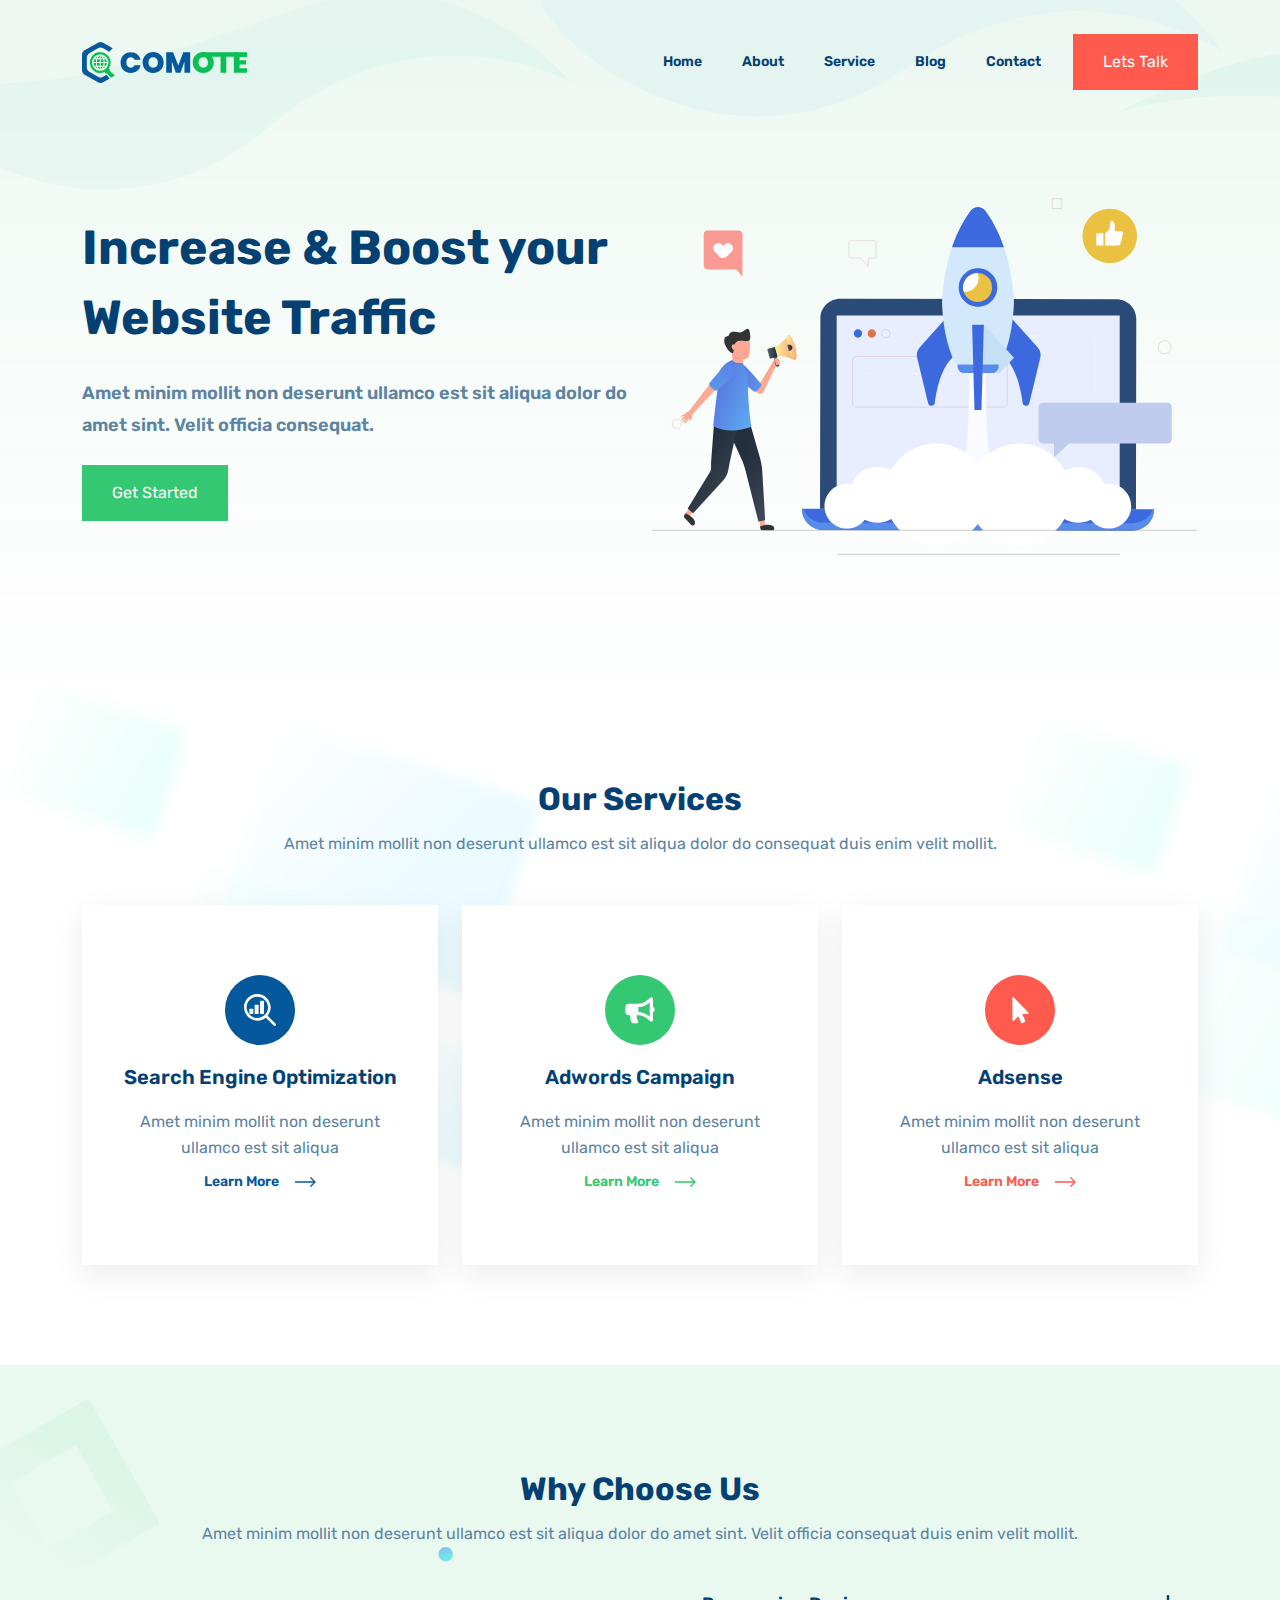
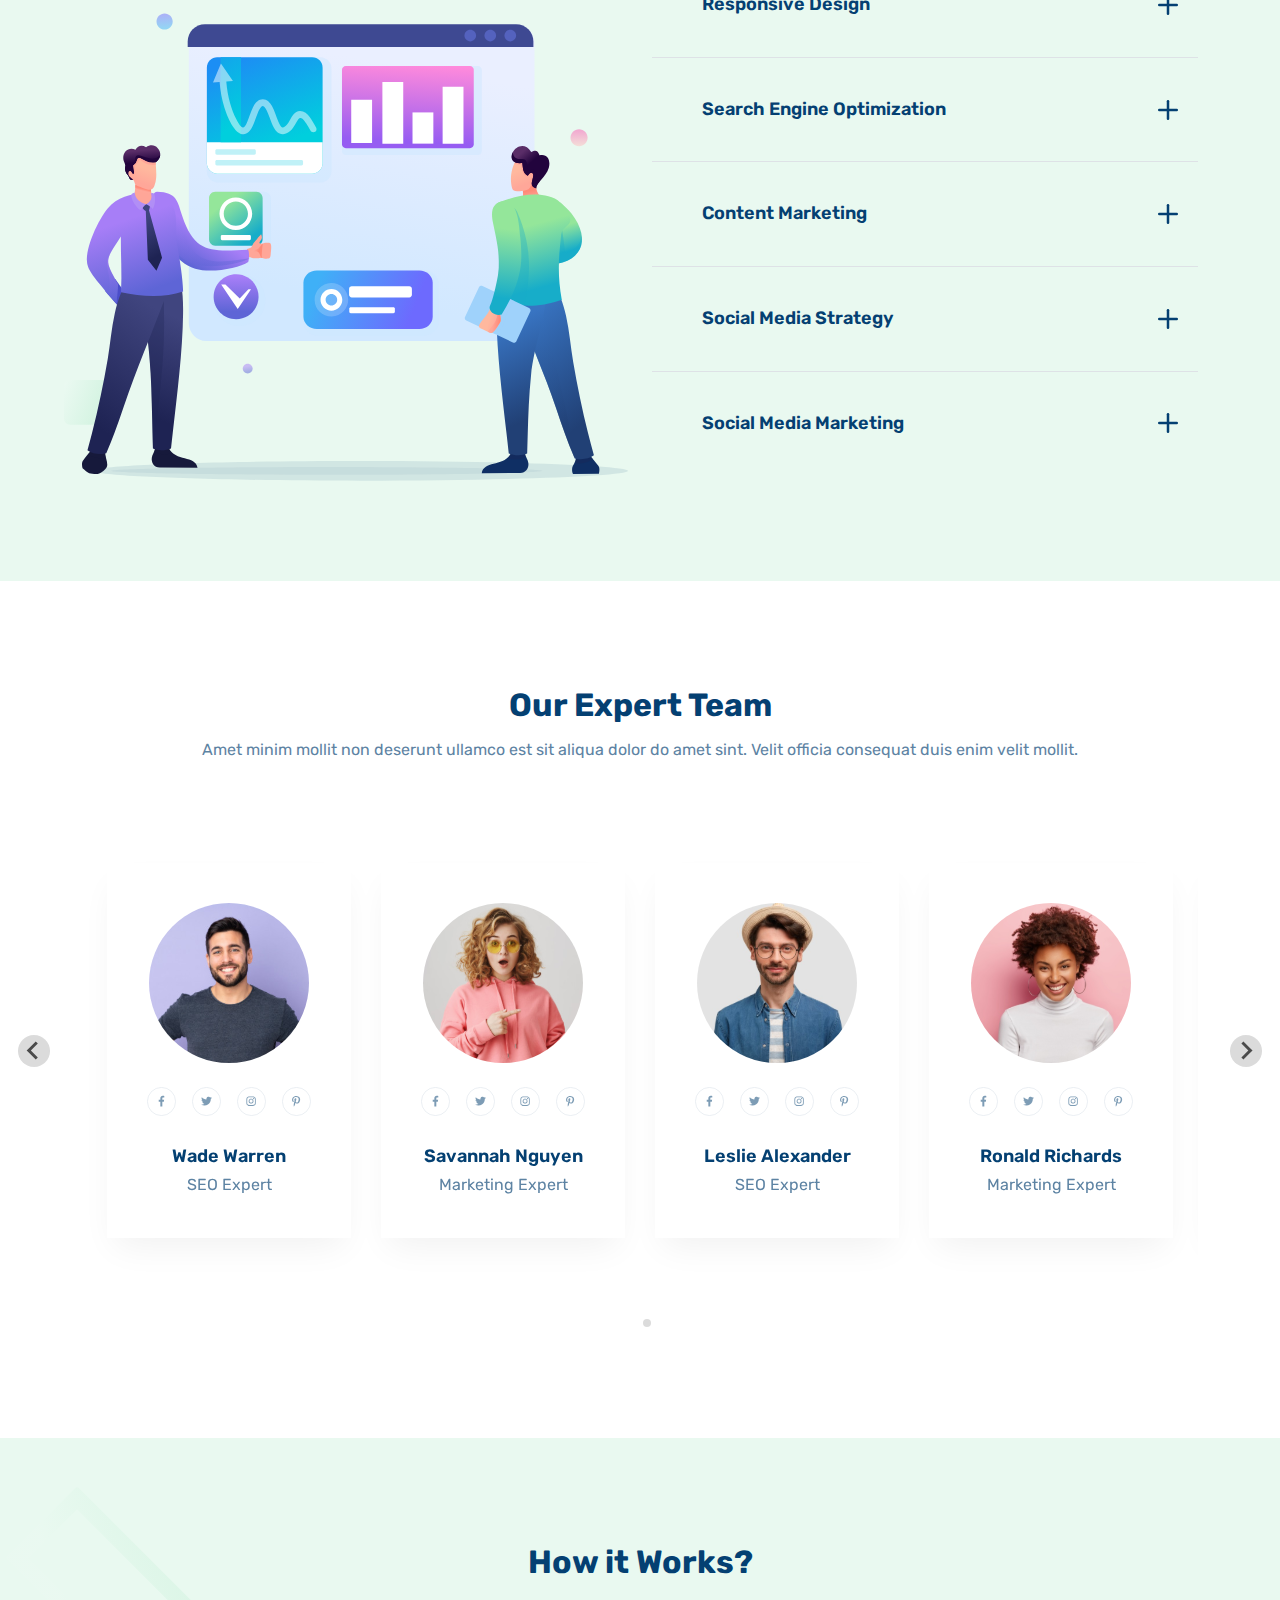
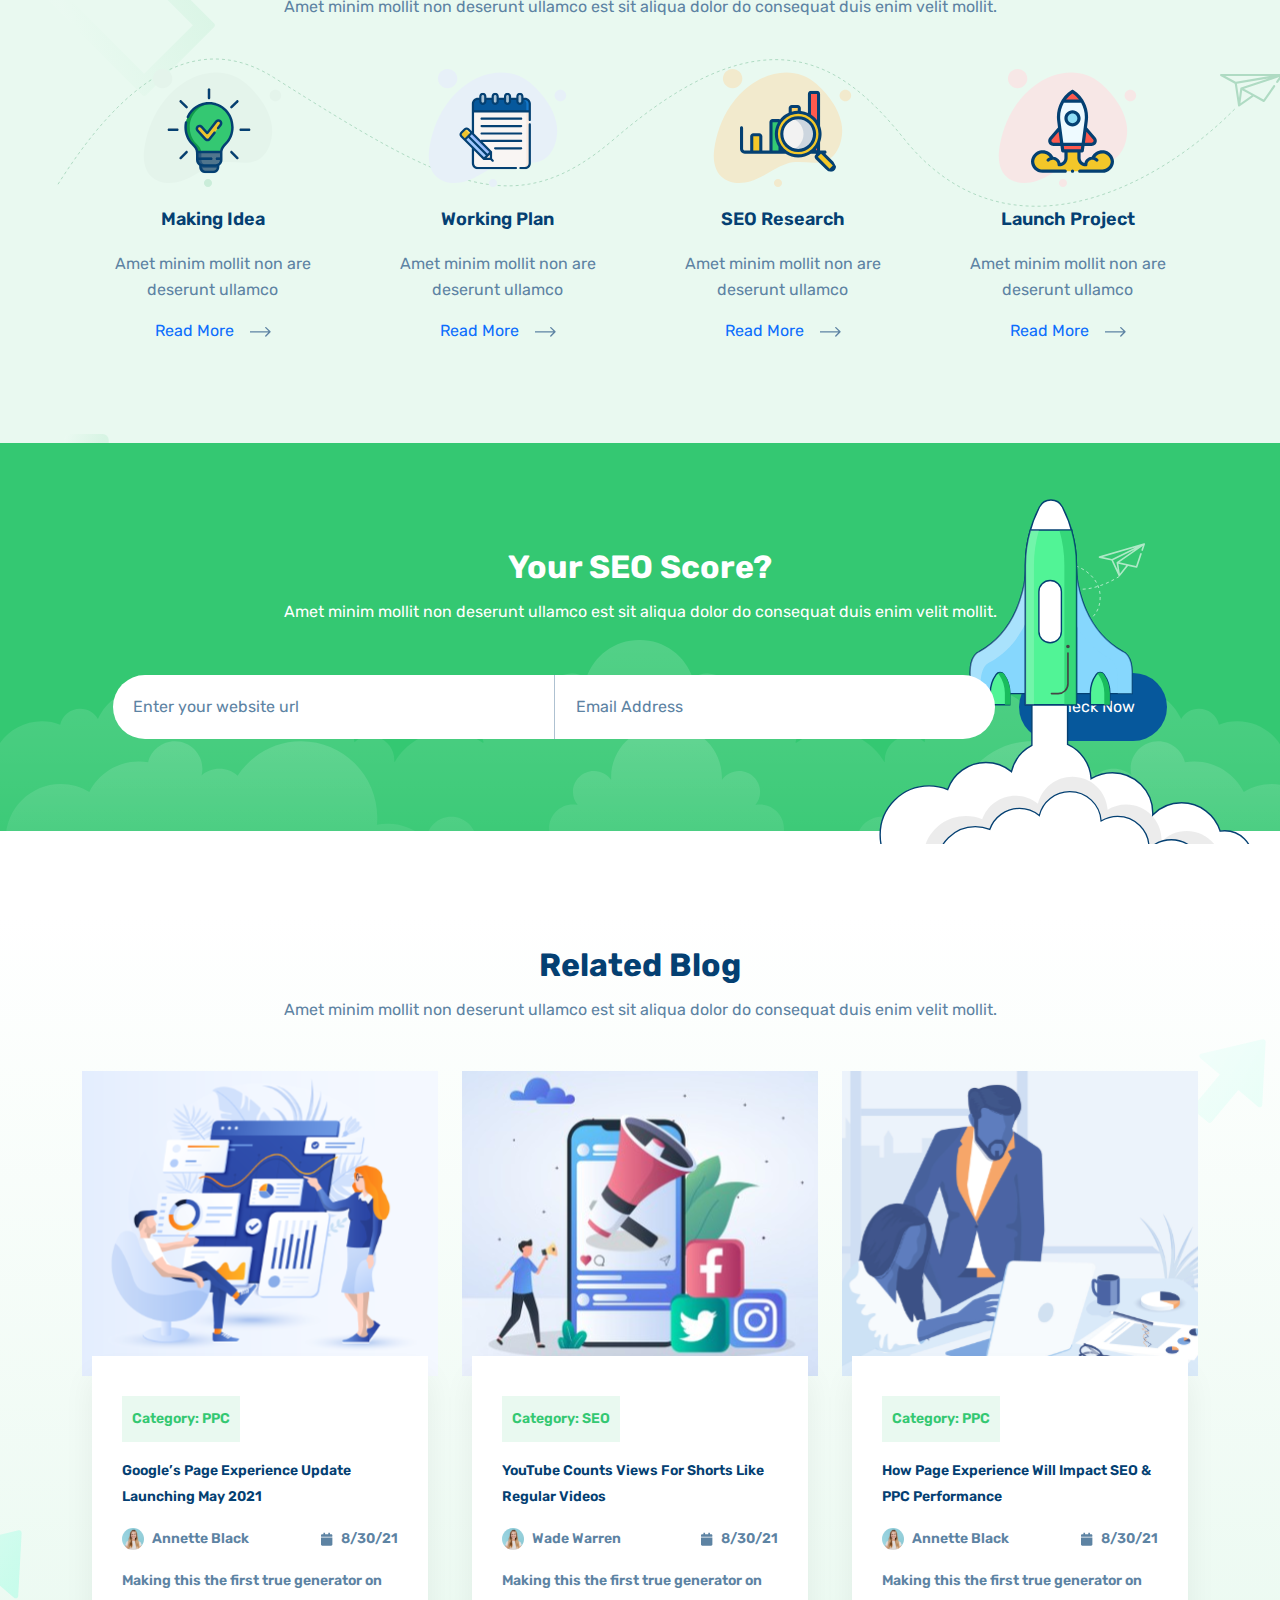
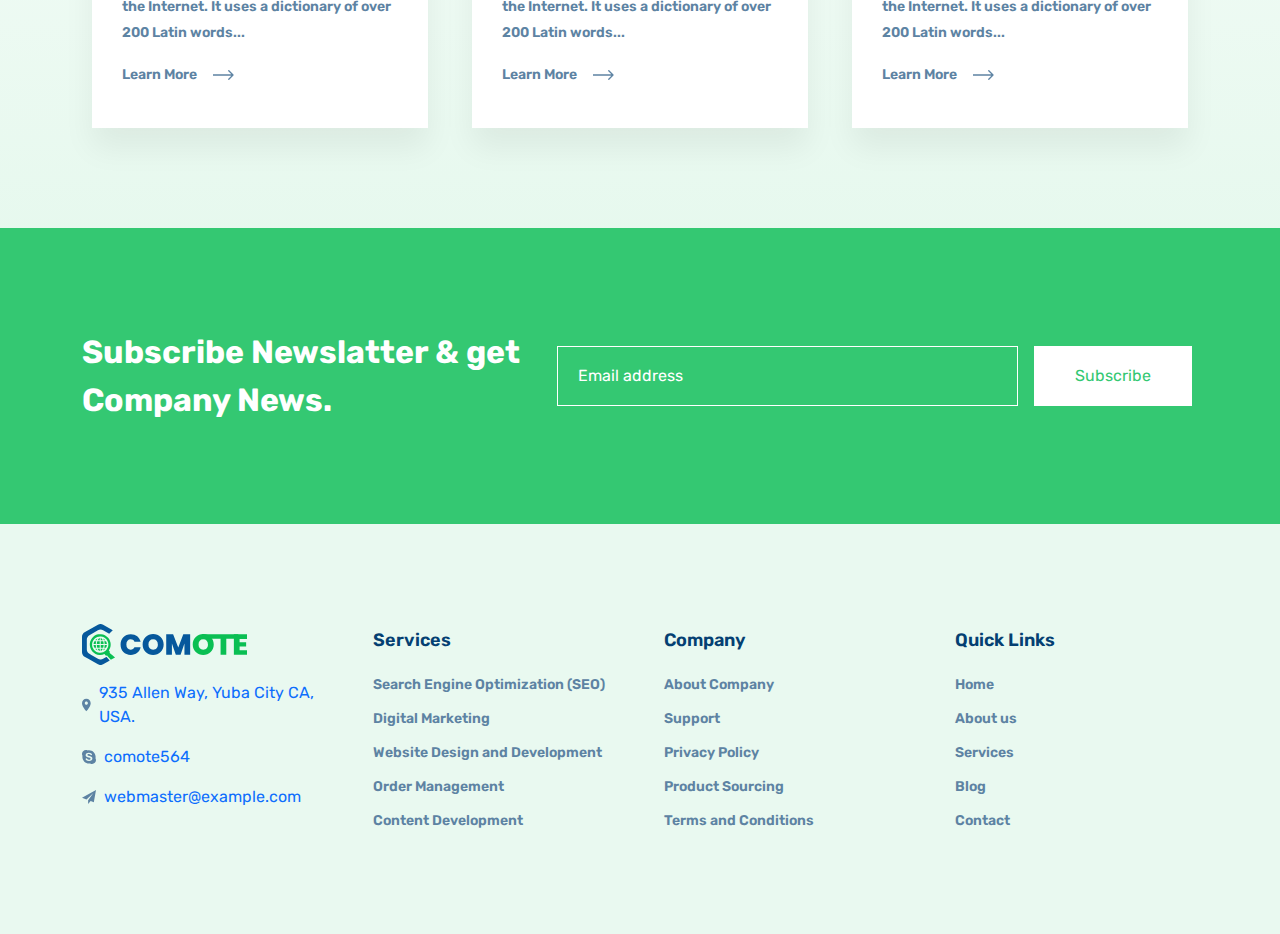
==== commit 2969756e: "first commit" ====
--- a/index.html
+++ b/index.html
@@ -499,13 +499,13 @@
             </div>
             <div class="row mt-5">
                 <div class="col-lg-4">
-                    <div class="service-card text-center d-flex flex-column justify-content-center gap-2">
+                    <div class="service-card text-center d-flex flex-column justify-content-center gap-2 bg-white">
                         <div>
                             <img src="assets/img/team-card-img-1.svg" alt="">
                         </div>
                         <h2 class="f-20 text-heading">Search Engine Optimization</h2>
                         <p class="p-text f-16">Amet minim mollit non deserunt ullamco est sit aliqua</p>
-                        <a class="d-flex gap-3 align-items-center justify-content-center f-14 text-secondaryv2"
+                        <a class="service-btn d-flex gap-3 align-items-center justify-content-center f-14 text-secondaryv2"
                             href="">Learn More <svg width="21" height="10" viewBox="0 0 21 10" fill="none"
                                 xmlns="http://www.w3.org/2000/svg">
                                 <path
@@ -516,7 +516,7 @@
                     </div>
                 </div>
                 <div class="col-lg-4">
-                    <div class="service-card text-center d-flex flex-column justify-content-center gap-2">
+                    <div class="service-card text-center d-flex flex-column justify-content-center gap-2 bg-white">
                         <div>
                             <img src="assets/img/team-card-img-2.svg" alt="">
                         </div>
@@ -534,7 +534,7 @@
                     </div>
                 </div>
                 <div class="col-lg-4">
-                    <div class="service-card text-center d-flex flex-column justify-content-center gap-2">
+                    <div class="service-card text-center d-flex flex-column justify-content-center gap-2 bg-white">
                         <div>
                             <img src="assets/img/team-card-img-3.svg" alt="">
                         </div>
--- a/assets/scss/style.css
+++ b/assets/scss/style.css
@@ -183,6 +183,10 @@
 nav .nav-btn {
   padding: 15px 30px;
 }
+nav .nav-btn:hover {
+  border-radius: 20px;
+  transition: all 0.4s ease-in-out;
+}
 nav .nav-link:hover {
   color: #34C872;
 }
@@ -195,6 +199,10 @@
 }
 .banner .banner-btn {
   padding: 15px 30px;
+}
+.banner .banner-btn:hover {
+  border-radius: 20px;
+  transition: all 0.4s ease-in-out;
 }
 
 .our-service {
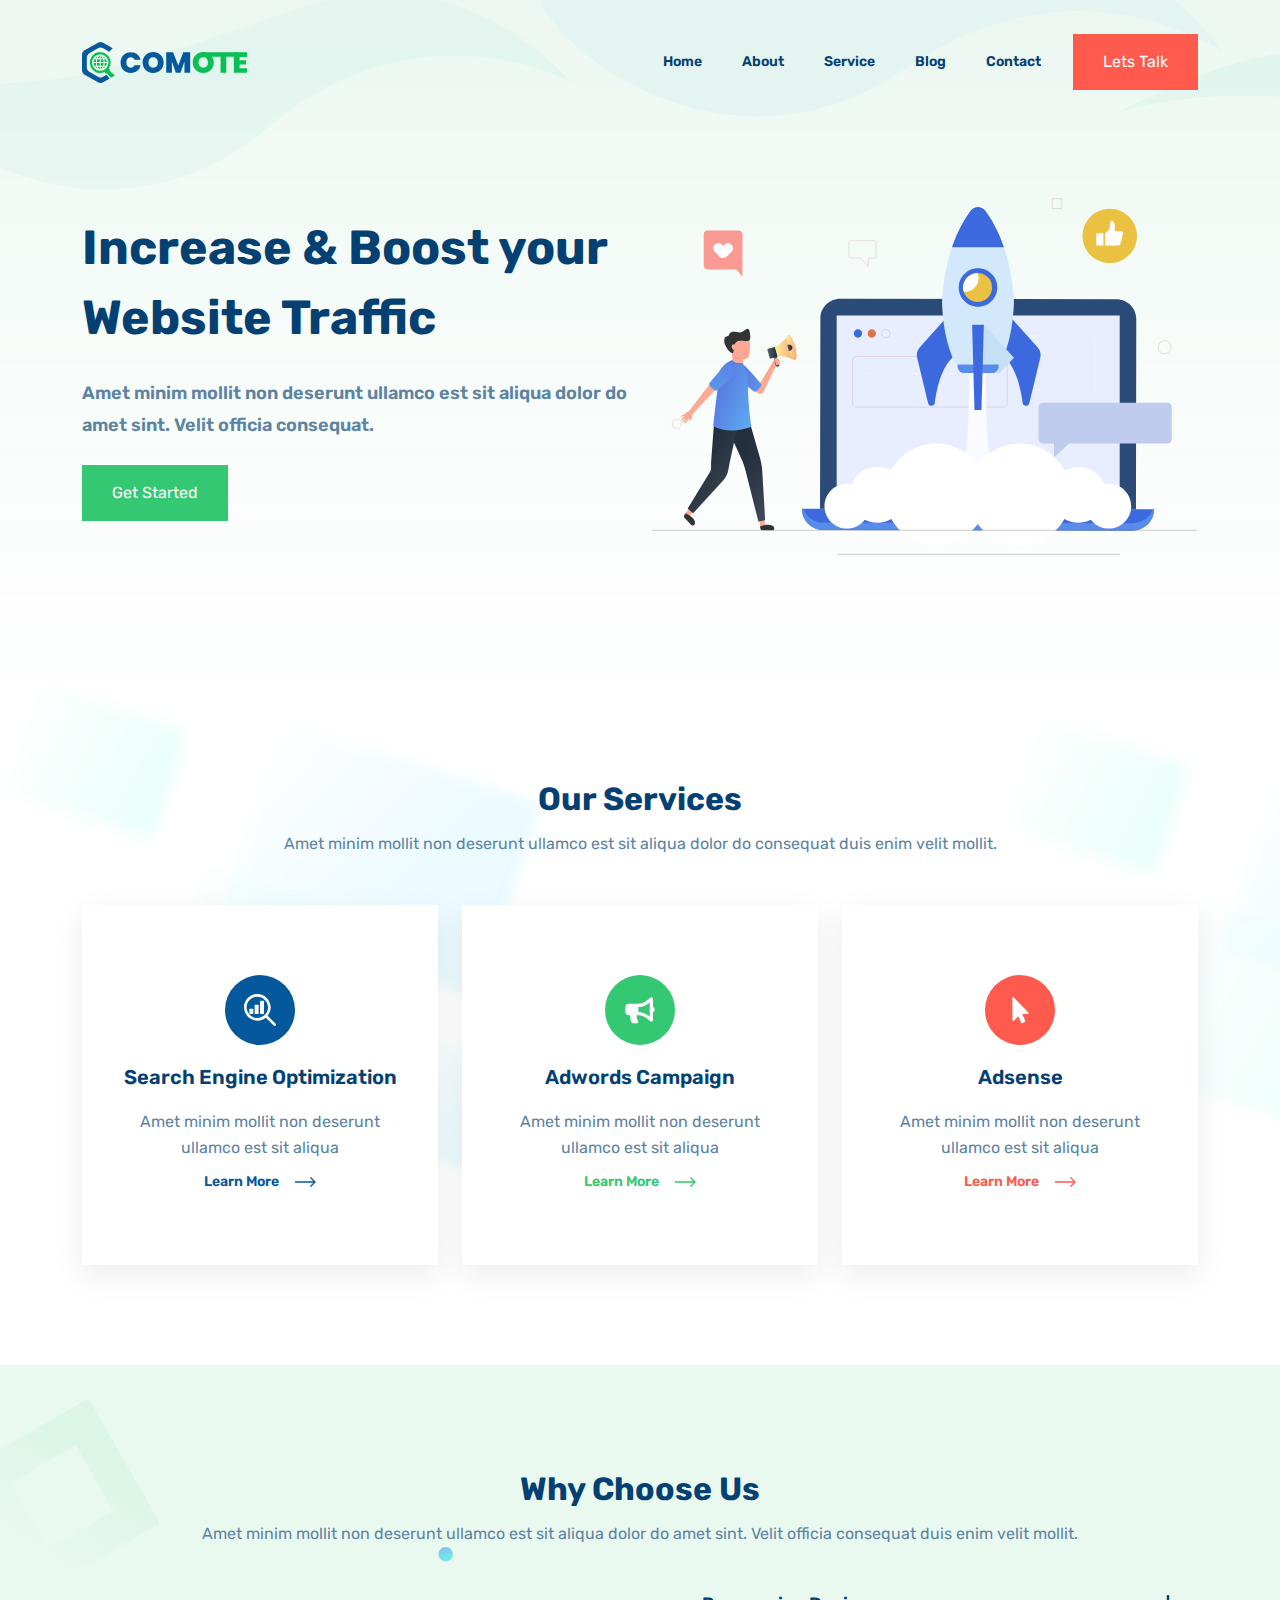
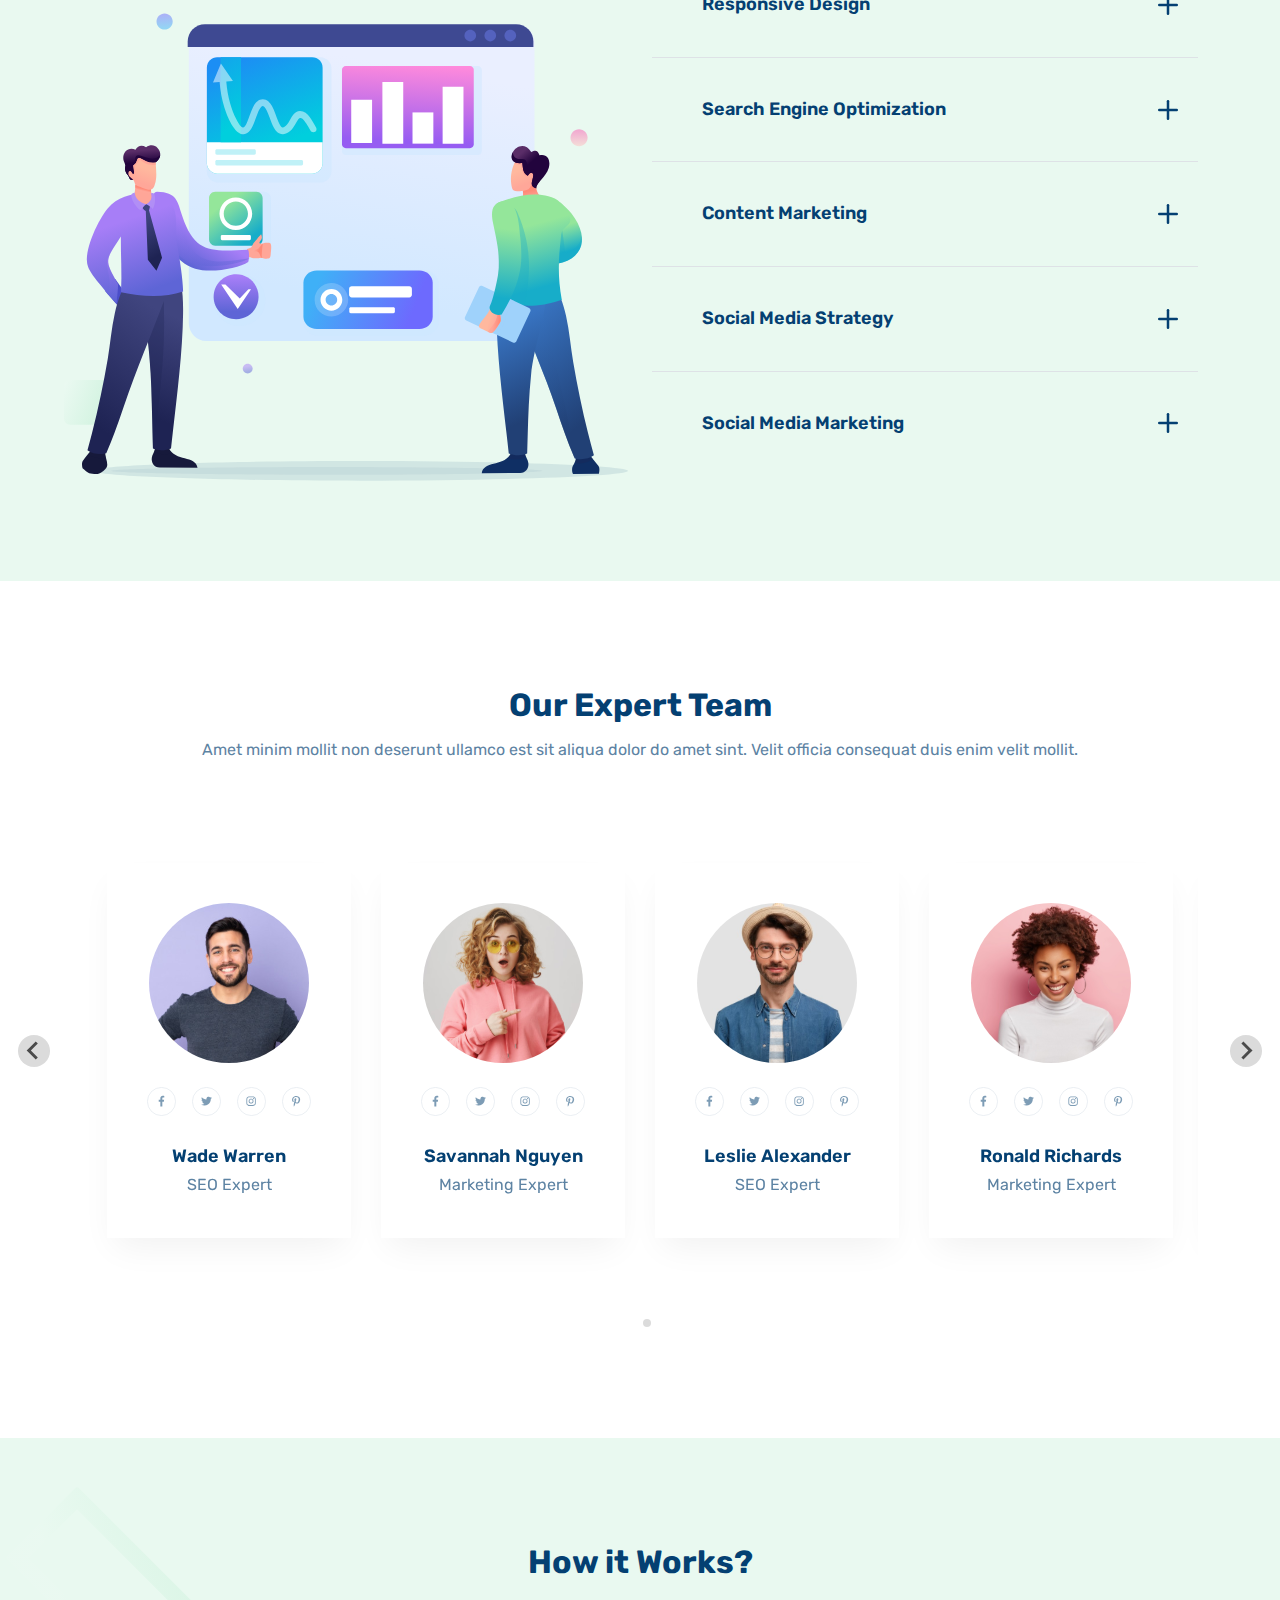
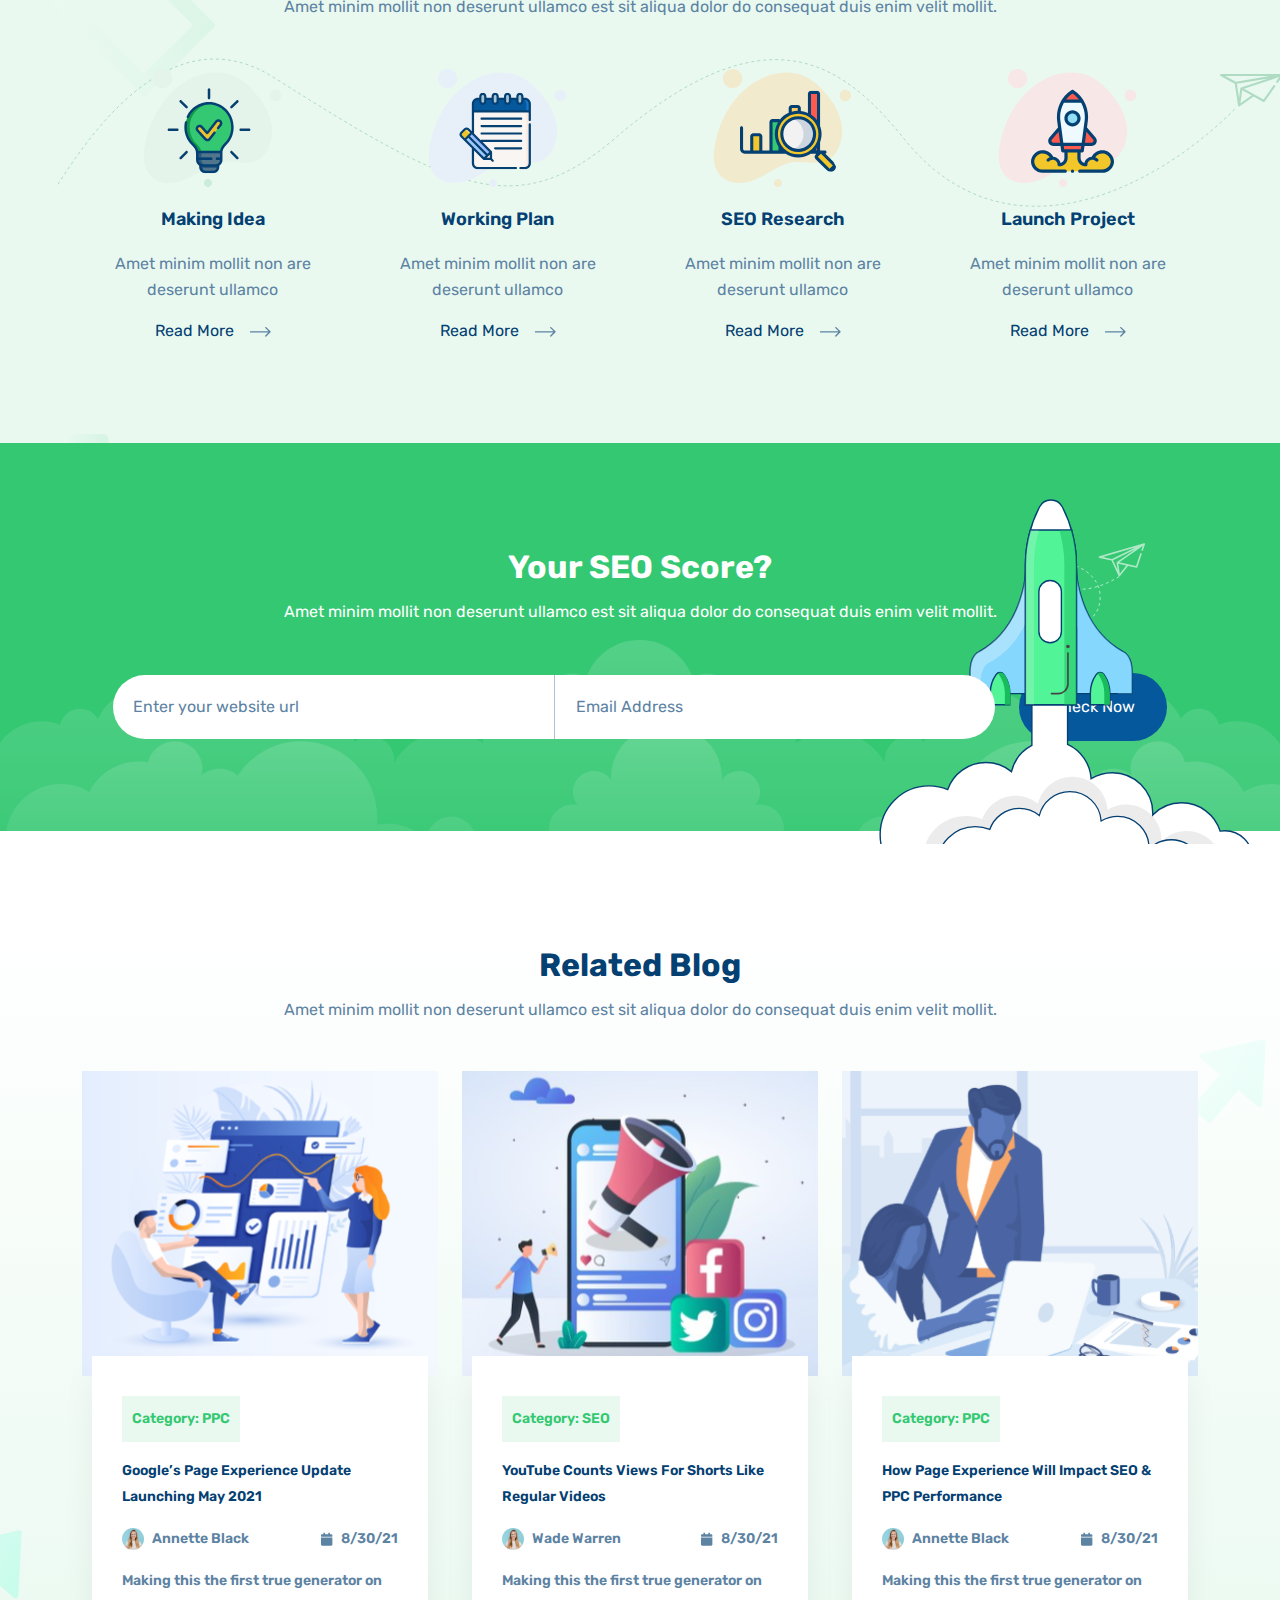
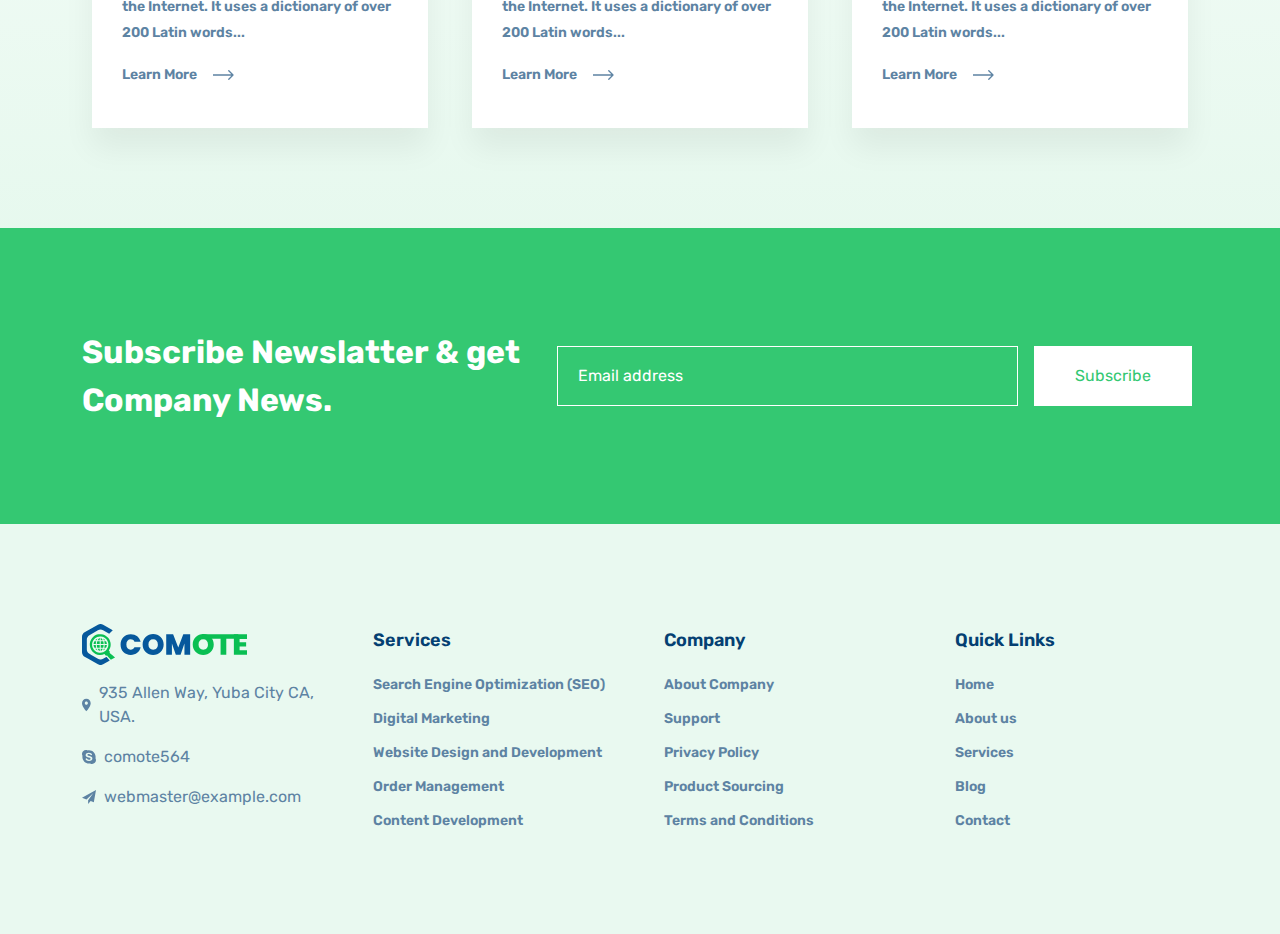
==== commit 81df4fd7: "first commit" ====
--- a/index.html
+++ b/index.html
@@ -1567,8 +1567,8 @@
                             </div>
                             <h4 class="text-heading f-18 text-center">Making Idea</h4>
                             <p class="text-center p-text f-16">Amet minim mollit non are deserunt ullamco </p>
-                            <a class="d-flex align-items-center justify-content-center gap-3" href="">Read More <svg
-                                    width="21" height="11" viewBox="0 0 21 11" fill="none"
+                            <a class="d-flex align-items-center justify-content-center gap-3 text-heading" href="">Read
+                                More <svg width="21" height="11" viewBox="0 0 21 11" fill="none"
                                     xmlns="http://www.w3.org/2000/svg">
                                     <path
                                         d="M20.4702 6.31178C20.7299 6.05208 20.7299 5.63103 20.4702 5.37133L16.2382 1.13929C15.9785 0.879594 15.5574 0.879594 15.2977 1.13929C15.038 1.39899 15.038 1.82005 15.2977 2.07974L19.0595 5.84155L15.2977 9.60336C15.038 9.86306 15.038 10.2841 15.2977 10.5438C15.5574 10.8035 15.9785 10.8035 16.2382 10.5438L20.4702 6.31178ZM0 6.50655H20V5.17655H0V6.50655Z"
@@ -1587,8 +1587,8 @@
                             </div>
                             <h4 class="text-heading f-18 text-center">Working Plan</h4>
                             <p class="text-center p-text f-16">Amet minim mollit non are deserunt ullamco</p>
-                            <a class="d-flex align-items-center justify-content-center gap-3" href="">Read More <svg
-                                    width="21" height="11" viewBox="0 0 21 11" fill="none"
+                            <a class="d-flex align-items-center justify-content-center gap-3 text-heading" href="">Read
+                                More <svg width="21" height="11" viewBox="0 0 21 11" fill="none"
                                     xmlns="http://www.w3.org/2000/svg">
                                     <path
                                         d="M20.4702 6.31178C20.7299 6.05208 20.7299 5.63103 20.4702 5.37133L16.2382 1.13929C15.9785 0.879594 15.5574 0.879594 15.2977 1.13929C15.038 1.39899 15.038 1.82005 15.2977 2.07974L19.0595 5.84155L15.2977 9.60336C15.038 9.86306 15.038 10.2841 15.2977 10.5438C15.5574 10.8035 15.9785 10.8035 16.2382 10.5438L20.4702 6.31178ZM0 6.50655H20V5.17655H0V6.50655Z"
@@ -1607,8 +1607,8 @@
                             </div>
                             <h4 class="text-heading f-18 text-center">SEO Research</h4>
                             <p class="text-center p-text f-16">Amet minim mollit non are deserunt ullamco</p>
-                            <a class="d-flex align-items-center justify-content-center gap-3" href="">Read More <svg
-                                    width="21" height="11" viewBox="0 0 21 11" fill="none"
+                            <a class="d-flex align-items-center justify-content-center gap-3 text-heading" href="">Read
+                                More <svg width="21" height="11" viewBox="0 0 21 11" fill="none"
                                     xmlns="http://www.w3.org/2000/svg">
                                     <path
                                         d="M20.4702 6.31178C20.7299 6.05208 20.7299 5.63103 20.4702 5.37133L16.2382 1.13929C15.9785 0.879594 15.5574 0.879594 15.2977 1.13929C15.038 1.39899 15.038 1.82005 15.2977 2.07974L19.0595 5.84155L15.2977 9.60336C15.038 9.86306 15.038 10.2841 15.2977 10.5438C15.5574 10.8035 15.9785 10.8035 16.2382 10.5438L20.4702 6.31178ZM0 6.50655H20V5.17655H0V6.50655Z"
@@ -1627,8 +1627,8 @@
                             </div>
                             <h4 class="text-heading f-18 text-center">Launch Project</h4>
                             <p class="text-center p-text f-16">Amet minim mollit non are deserunt ullamco</p>
-                            <a class="d-flex align-items-center justify-content-center gap-3" href="">Read More <svg
-                                    width="21" height="11" viewBox="0 0 21 11" fill="none"
+                            <a class="d-flex align-items-center justify-content-center gap-3 text-heading" href="">Read
+                                More <svg width="21" height="11" viewBox="0 0 21 11" fill="none"
                                     xmlns="http://www.w3.org/2000/svg">
                                     <path
                                         d="M20.4702 6.31178C20.7299 6.05208 20.7299 5.63103 20.4702 5.37133L16.2382 1.13929C15.9785 0.879594 15.5574 0.879594 15.2977 1.13929C15.038 1.39899 15.038 1.82005 15.2977 2.07974L19.0595 5.84155L15.2977 9.60336C15.038 9.86306 15.038 10.2841 15.2977 10.5438C15.5574 10.8035 15.9785 10.8035 16.2382 10.5438L20.4702 6.31178ZM0 6.50655H20V5.17655H0V6.50655Z"
@@ -1926,7 +1926,7 @@
                                     d="M4.9 0C2.1945 0 0 2.1945 0 4.9C0 8.575 4.9 14 4.9 14C4.9 14 9.79999 8.575 9.79999 4.9C9.80003 2.1945 7.60552 0 4.9 0ZM4.9 6.65002C3.93399 6.65002 3.15 5.86603 3.15 4.90003C3.15 3.93403 3.93399 3.15 4.9 3.15C5.866 3.15 6.64999 3.93399 6.64999 4.9C6.64999 5.866 5.866 6.65002 4.9 6.65002Z"
                                     fill="#5D83A3" />
                             </svg>
-                            <a href="">935 Allen Way, Yuba City
+                            <a class="p-text" href="">935 Allen Way, Yuba City
                                 CA, USA.</a>
                         </div>
                         <div class="d-flex align-items-center gap-2">
@@ -1936,7 +1936,7 @@
                                     d="M13.5064 8.16944C13.5782 7.77466 13.6167 7.3711 13.6167 6.96754C13.6167 6.07269 13.4417 5.20416 13.0969 4.38827C12.7643 3.5987 12.2865 2.88984 11.6792 2.28099C11.077 1.67569 10.363 1.19358 9.57719 0.861512C8.76159 0.515854 7.89699 0.340393 7.00437 0.340393C6.58432 0.340393 6.16252 0.380749 5.75297 0.459707C5.18628 0.158657 4.55484 0.000853079 3.91349 0C2.86862 0 1.88499 0.408823 1.1464 1.14927C0.781942 1.51276 0.492972 1.94509 0.296201 2.42123C0.099429 2.89738 -0.00124085 3.40791 1.15432e-05 3.9233C1.15432e-05 4.59005 0.171533 5.24627 0.491822 5.82529C0.427064 6.20078 0.39206 6.58504 0.39206 6.96754C0.39206 7.86239 0.567082 8.73092 0.911874 9.54681C1.24442 10.3364 1.72047 11.0452 2.3278 11.6541C2.93512 12.2629 3.64221 12.7402 4.42981 13.0736C5.24541 13.4192 6.11001 13.5947 7.00262 13.5947C7.39117 13.5947 7.77972 13.5596 8.16127 13.4912C8.74759 13.8228 9.40917 14 10.0865 14C11.1314 14 12.115 13.5929 12.8536 12.8507C13.5939 12.1103 14 11.1242 14 10.0767C14.0017 9.40995 13.8302 8.75197 13.5064 8.16944ZM7.03063 11.0277C4.68184 11.0277 3.63171 9.86966 3.63171 9.00288C3.63171 8.55721 3.959 8.24665 4.41055 8.24665C5.41518 8.24665 5.15615 9.6942 7.03063 9.6942C7.9915 9.6942 8.52181 9.17132 8.52181 8.63617C8.52181 8.31508 8.36429 7.95714 7.73071 7.80098L5.64096 7.2781C3.959 6.85524 3.65271 5.94285 3.65271 5.0866C3.65271 3.30743 5.32417 2.63893 6.89411 2.63893C8.33979 2.63893 10.0445 3.44078 10.0445 4.50758C10.0445 4.96553 9.64895 5.23048 9.1974 5.23048C8.33979 5.23048 8.49731 4.04086 6.76985 4.04086C5.91224 4.04086 5.43793 4.43038 5.43793 4.98659C5.43793 5.5428 6.11527 5.72002 6.70334 5.85512L8.25053 6.19902C9.94474 6.57802 10.3735 7.56937 10.3735 8.50282C10.3735 9.94686 9.26565 11.0277 7.03063 11.0277Z"
                                     fill="#5D83A3" />
                             </svg>
-                            <a href="">comote564</a>
+                            <a class="p-text" href="">comote564</a>
                         </div>
                         <div class="d-flex align-items-center gap-2">
                             <svg width="14" height="14" viewBox="0 0 14 14" fill="none"
@@ -1945,7 +1945,7 @@
                                     d="M14 0L0 7.87499L4.47413 9.53207L11.375 3.0625L6.12598 10.1439L6.13025 10.1455L6.12502 10.1439V14L8.63409 11.0728L11.8125 12.25L14 0Z"
                                     fill="#5D83A3" />
                             </svg>
-                            <a href="mailto:webmaster@example.com">webmaster@example.com</a>
+                            <a class="p-text" href="mailto:webmaster@example.com">webmaster@example.com</a>
                         </div>
                     </div>
                 </div>
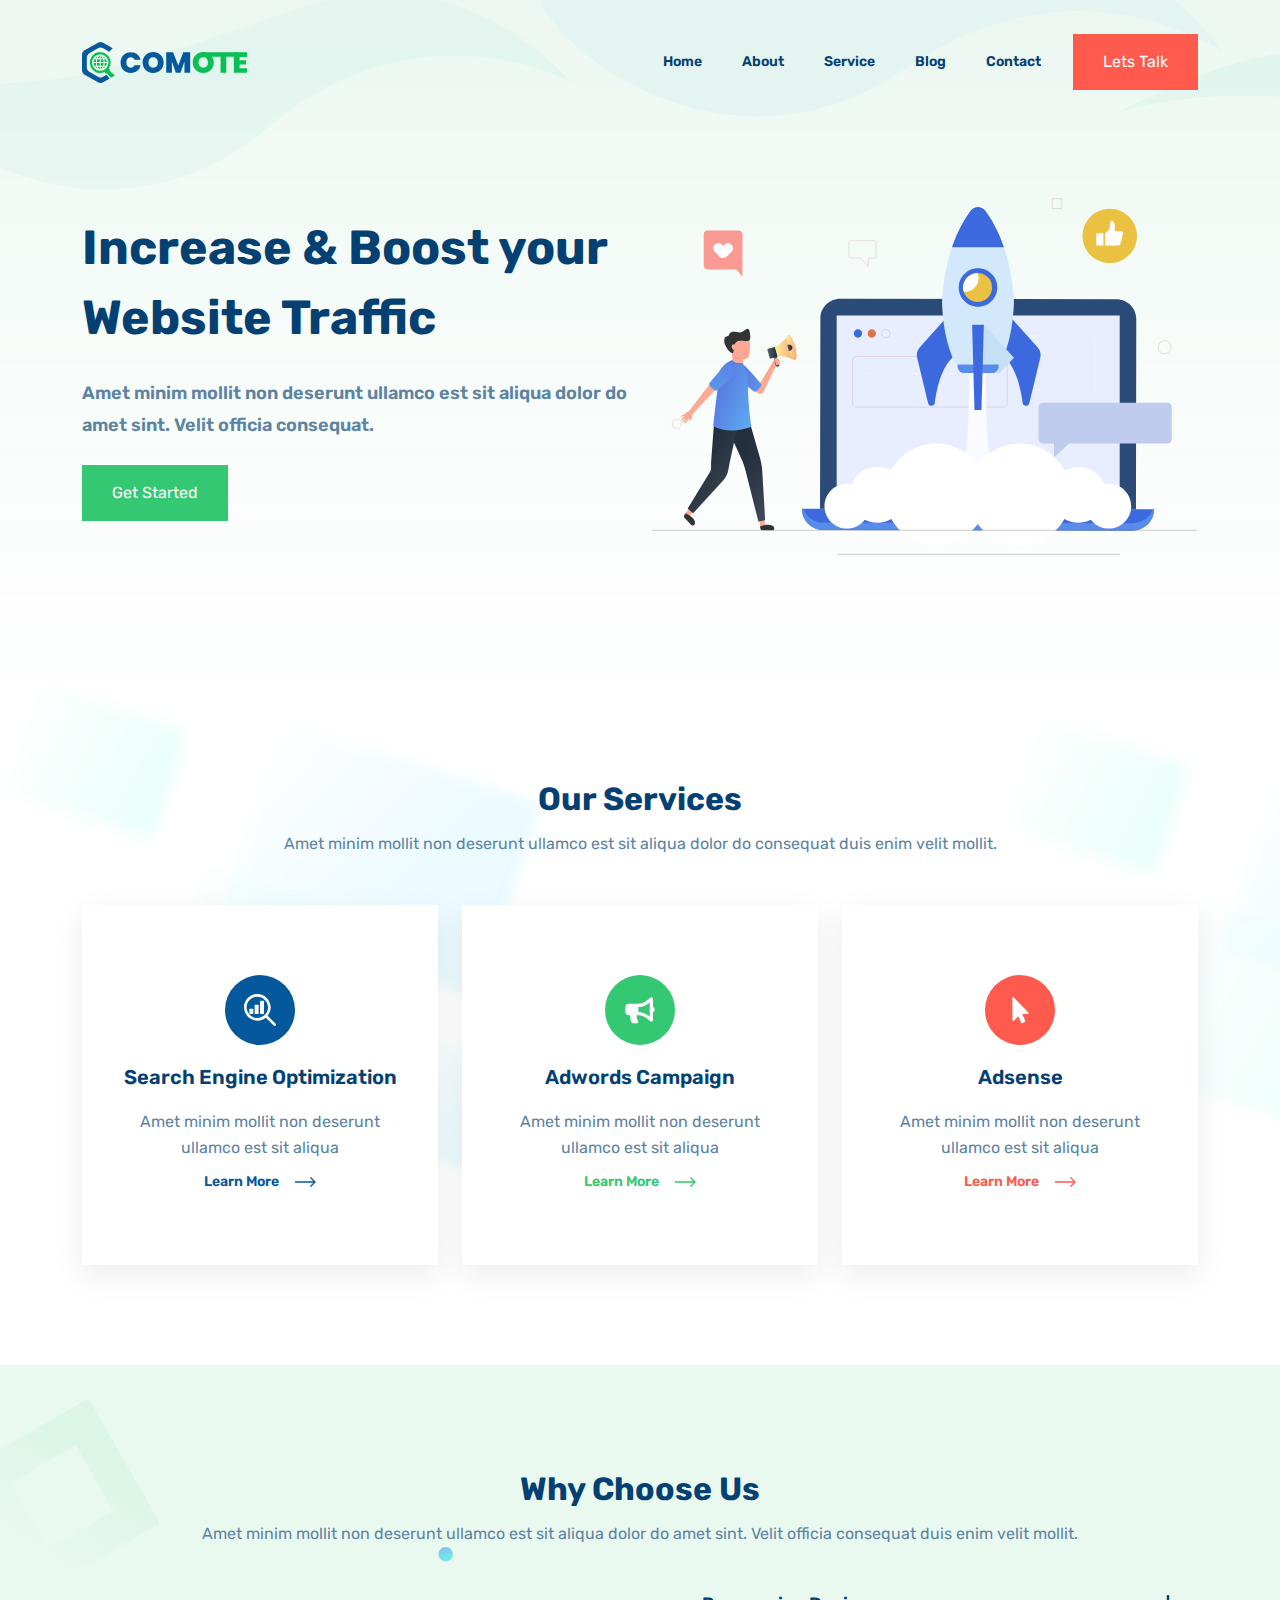
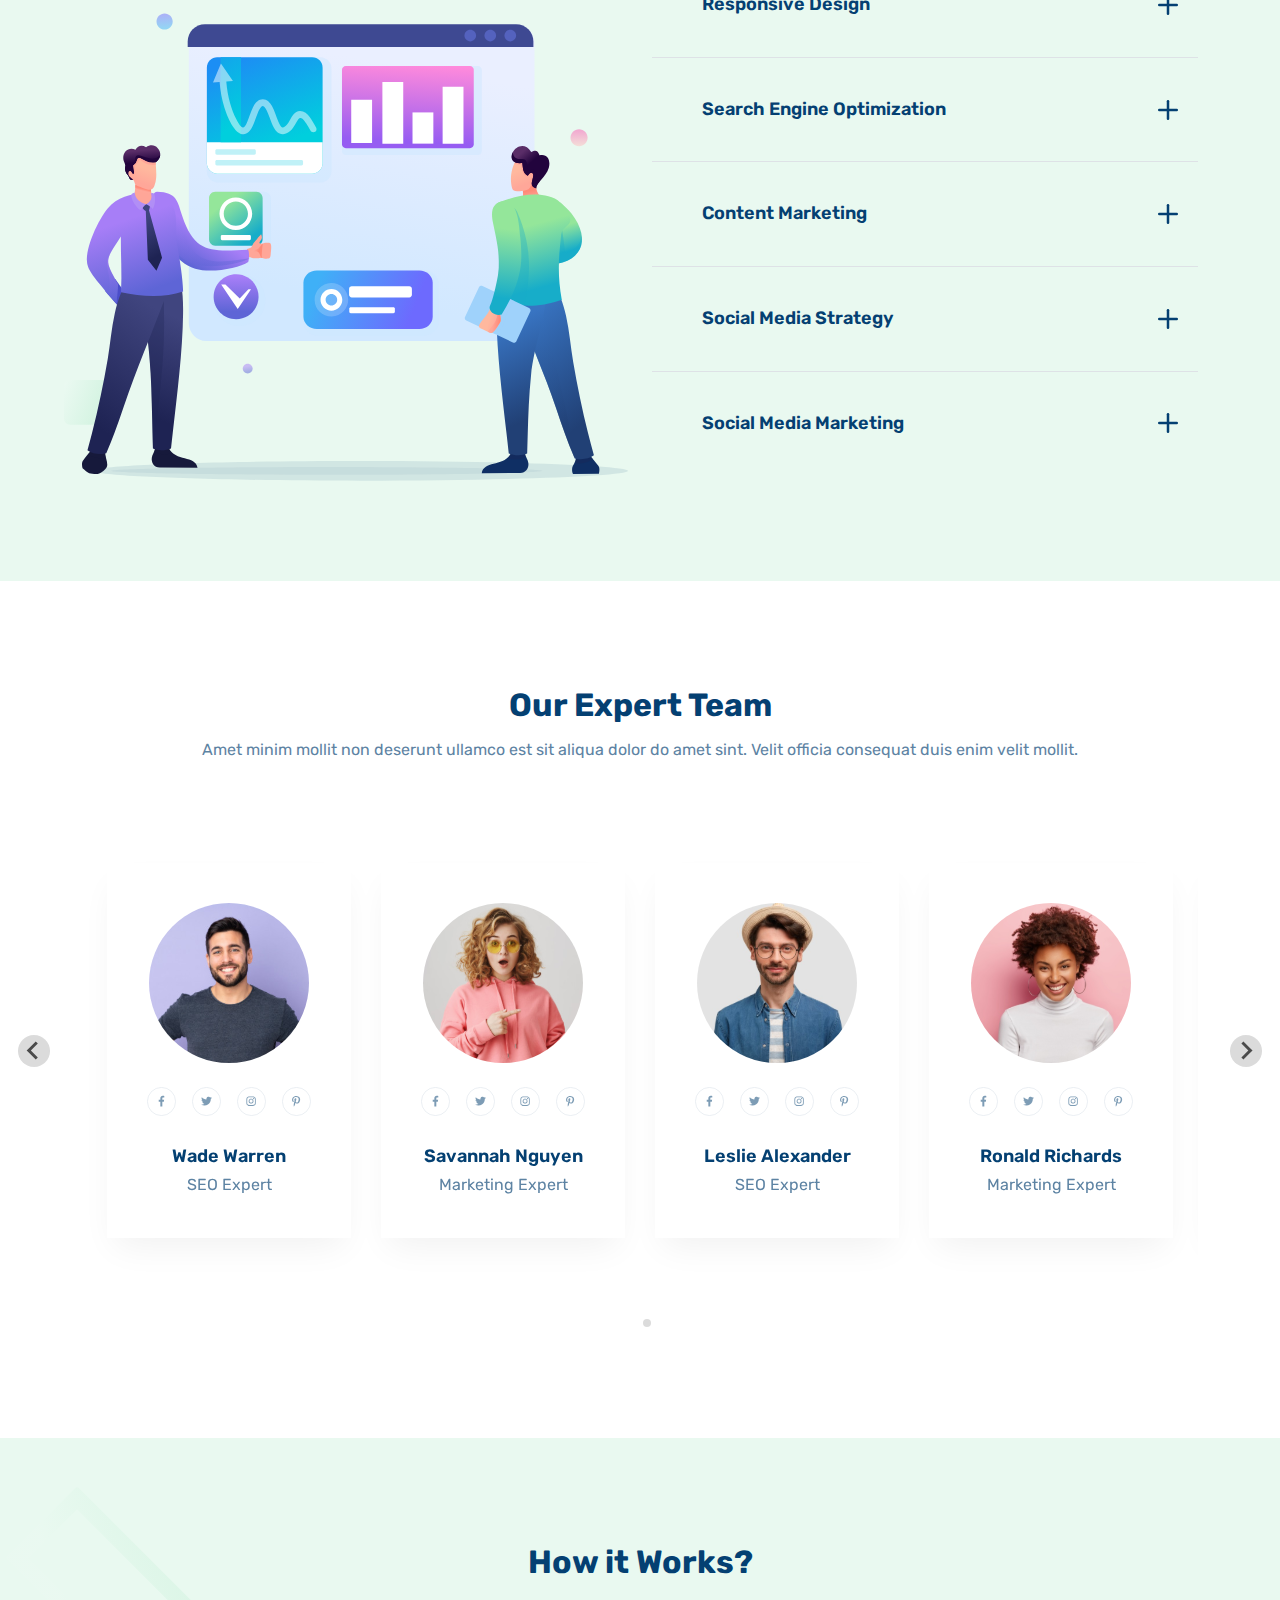
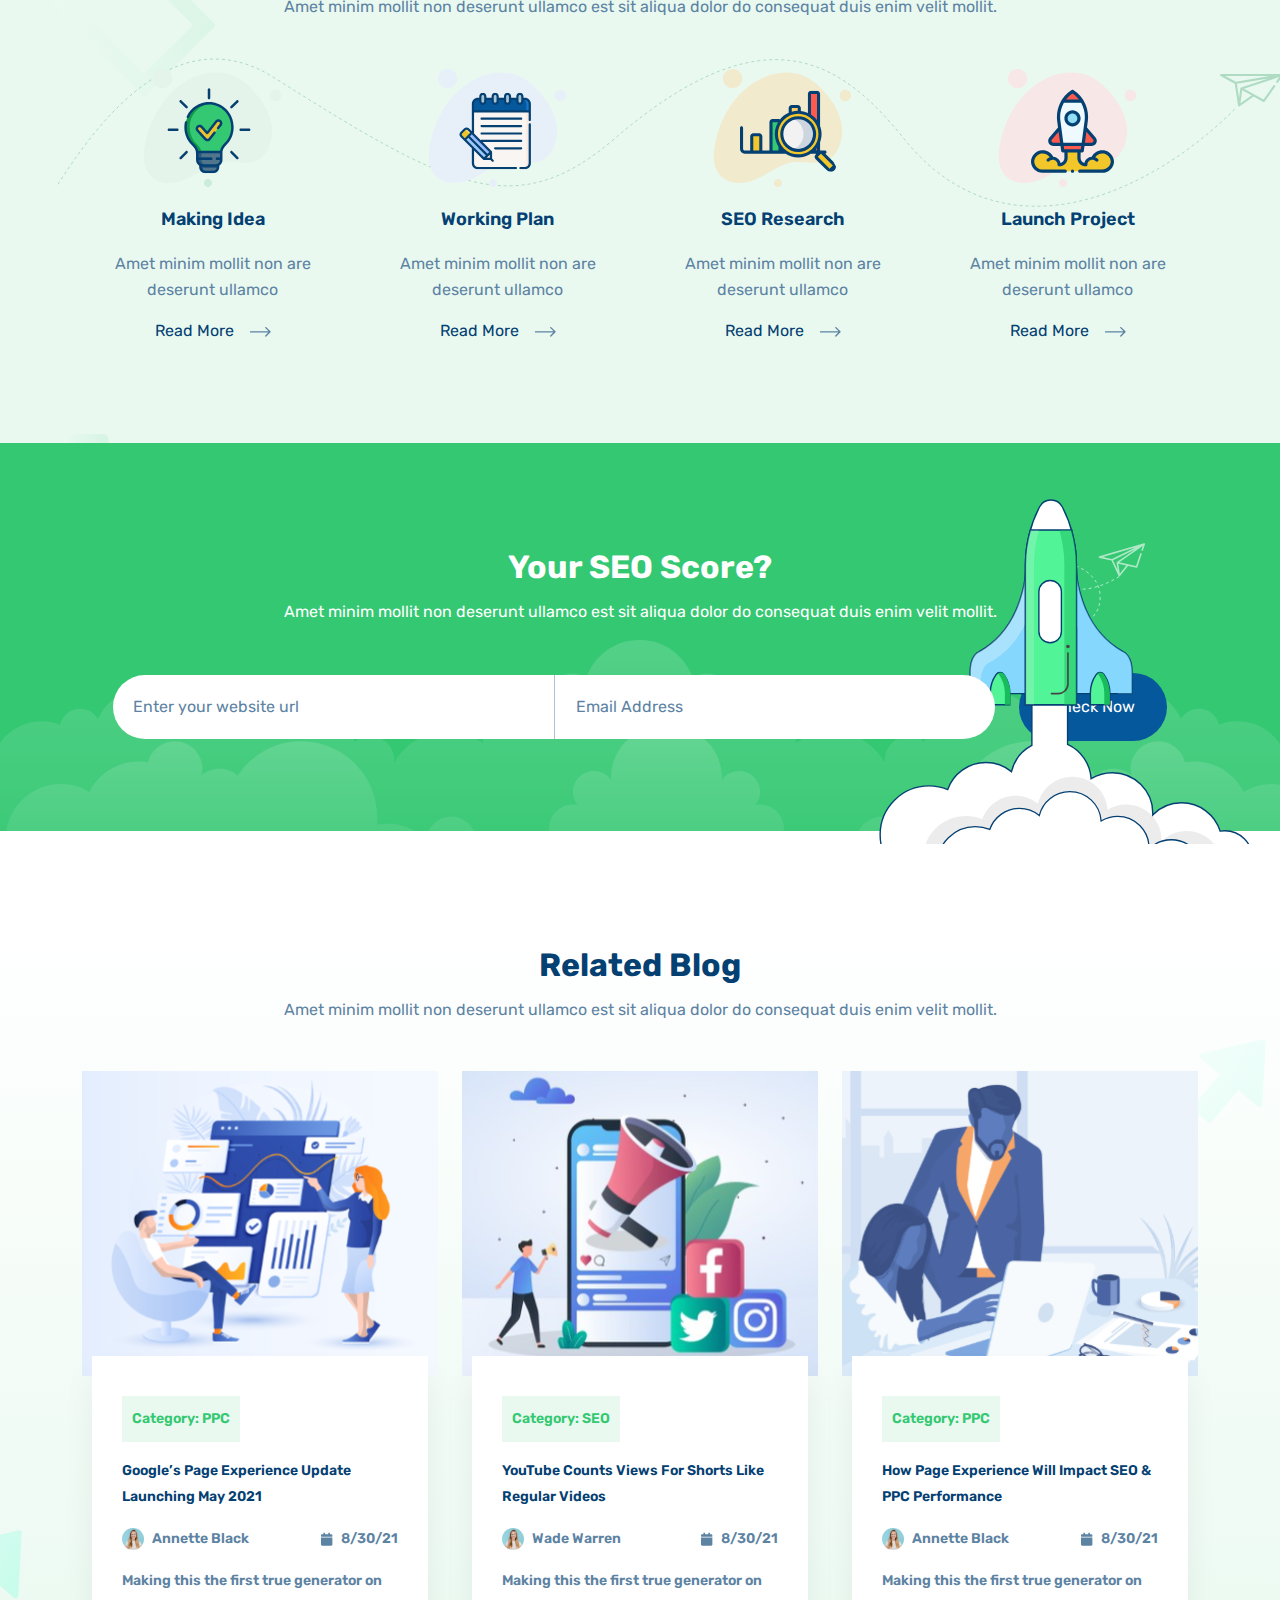
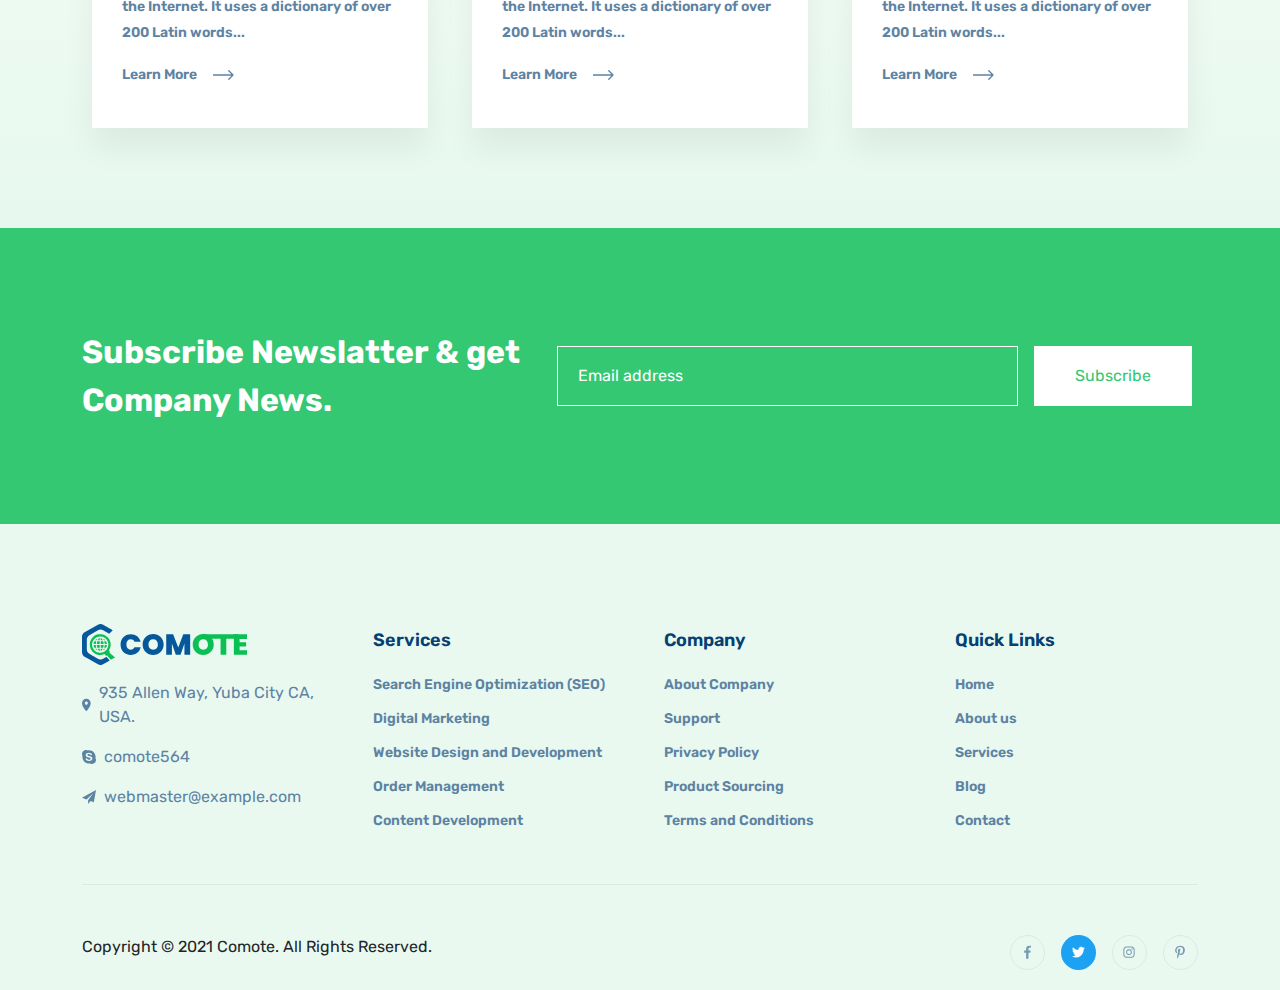
==== commit 4e0c71f5: "first commit" ====
--- a/index.html
+++ b/index.html
@@ -2000,6 +2000,21 @@
 
             </div>
         </div>
+        <div class="copyright">
+            <div class="container">
+                <div class="divider">
+                </div>
+                <div class="d-flex justify-content-between">
+                    <p>Copyright © 2021 Comote. All Rights Reserved.</p>
+                    <div class="d-flex align-items-center gap-3">
+                        <a href=""> <img src="assets/img/footer-fb.svg" alt=""></a>
+                        <a href=""><img src="assets/img/footer-twitter.svg" alt=""></a>
+                        <a href=""><img src="assets/img/footer-insta.svg" alt=""></a>
+                        <a href=""><img src="assets/img/footer-pin.svg" alt=""></a>
+                    </div>
+                </div>
+            </div>
+        </div>
     </section>
 
     <!-- Main Coding End -->
--- a/assets/scss/style.css
+++ b/assets/scss/style.css
@@ -388,4 +388,14 @@
 }
 .newsletter #newsletter-input:focus {
   outline: none;
+}
+
+.footer {
+  padding-bottom: 20px !important;
+}
+.footer .divider {
+  background: rgba(4, 64, 114, 0.08);
+  width: 100%;
+  height: 1px;
+  margin: 50px 0 50px 0;
 }/*# sourceMappingURL=style.css.map */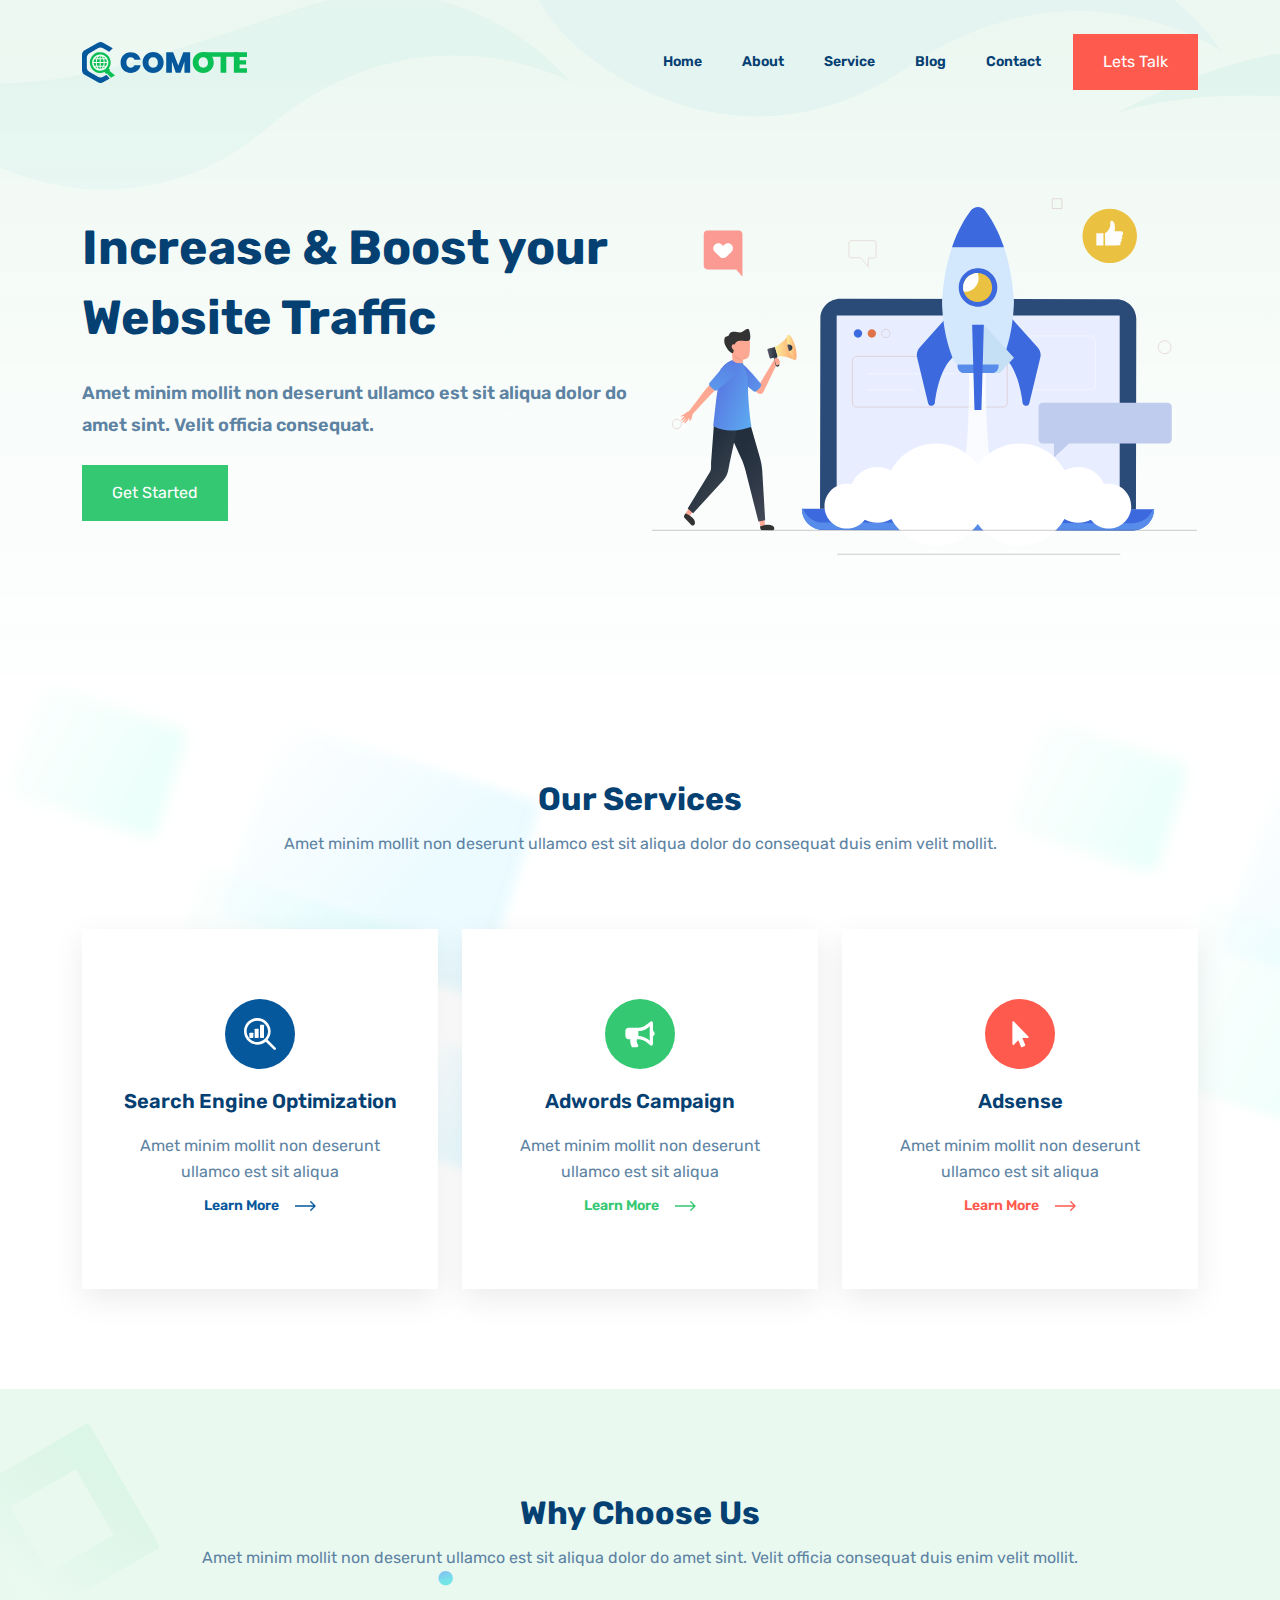
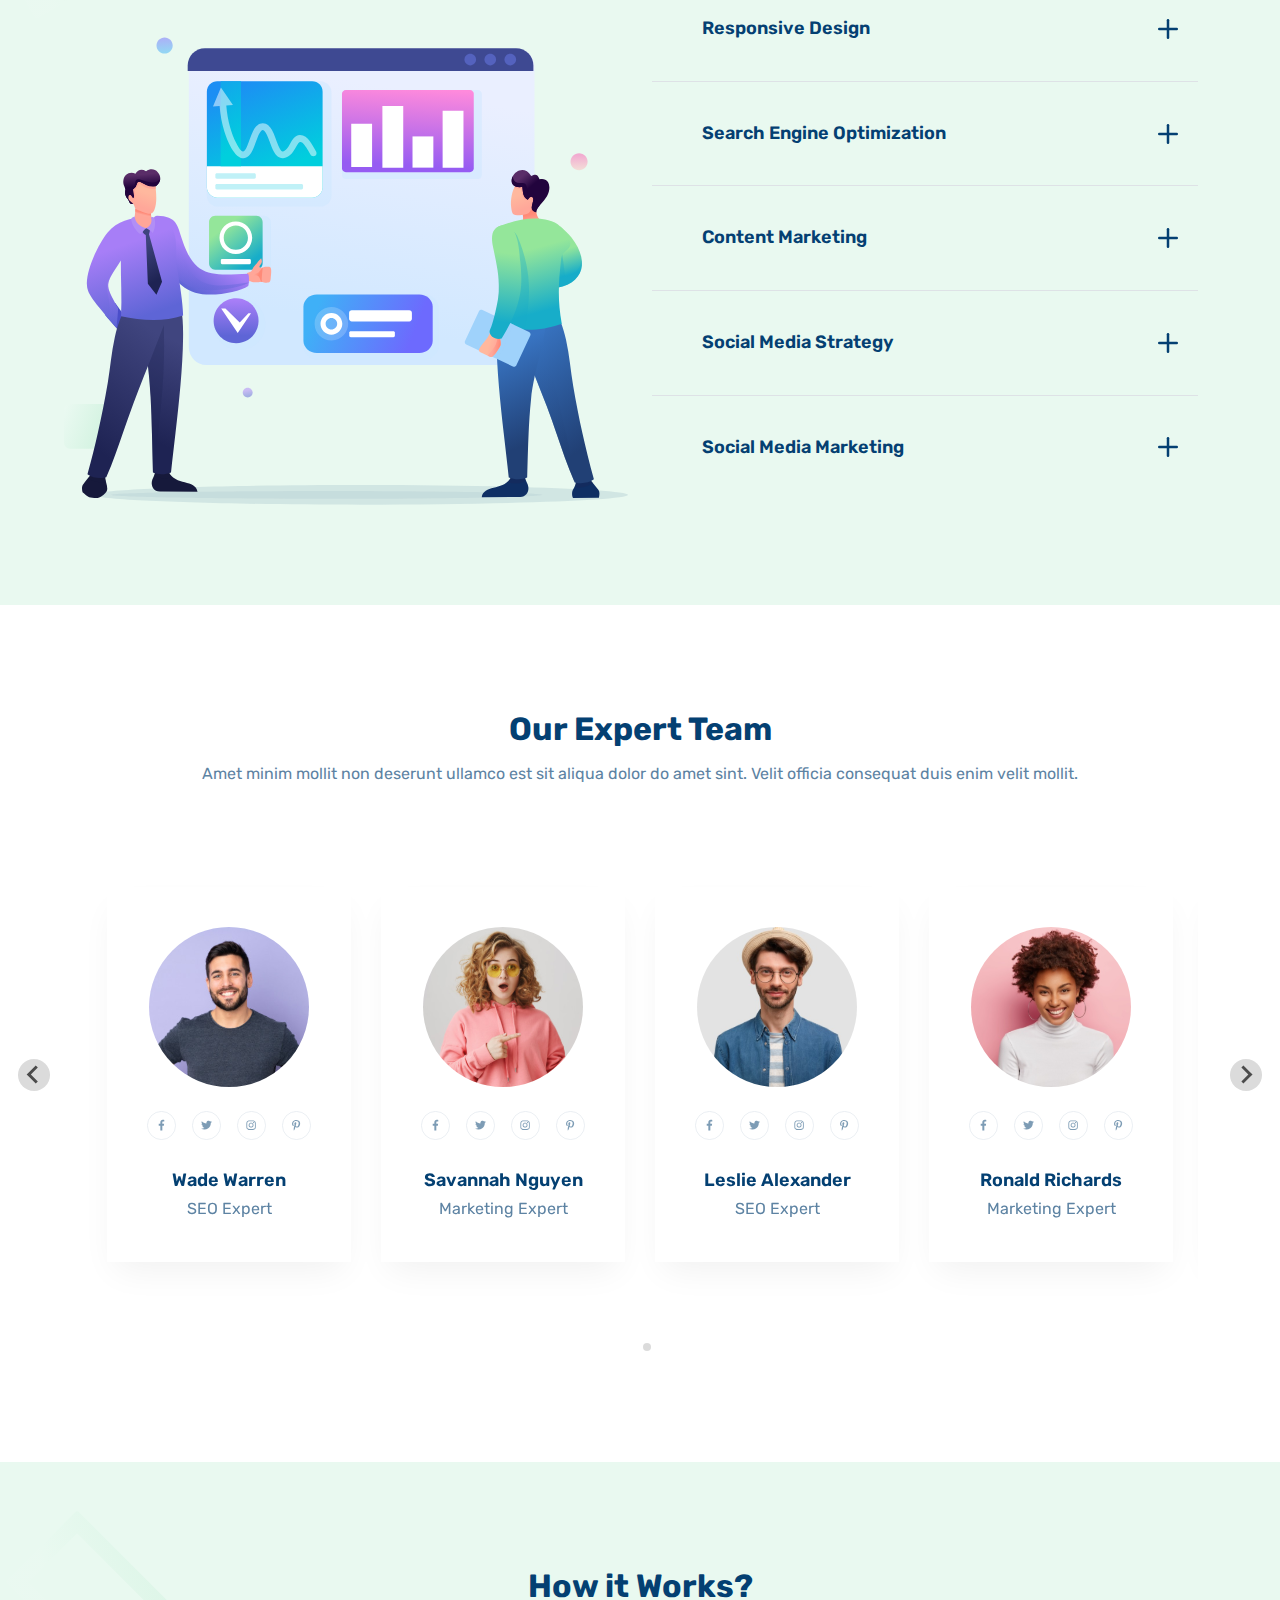
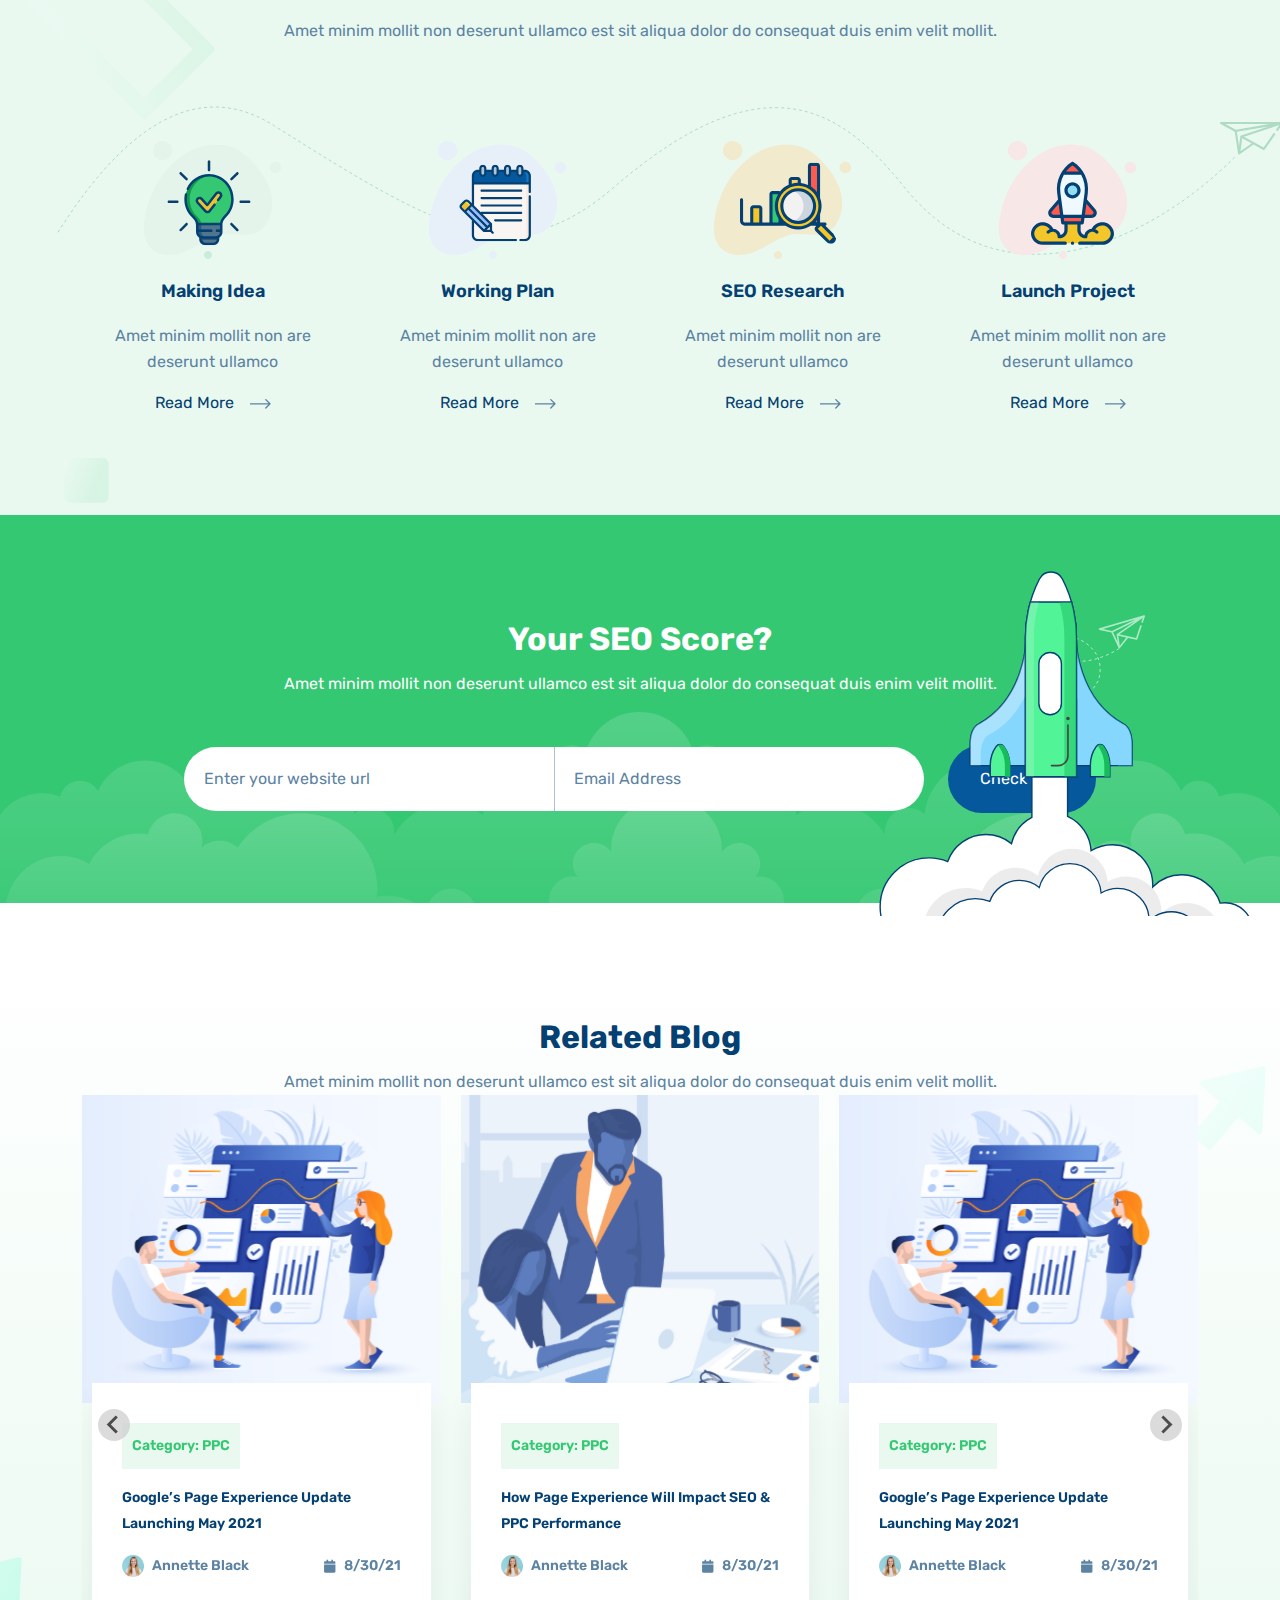
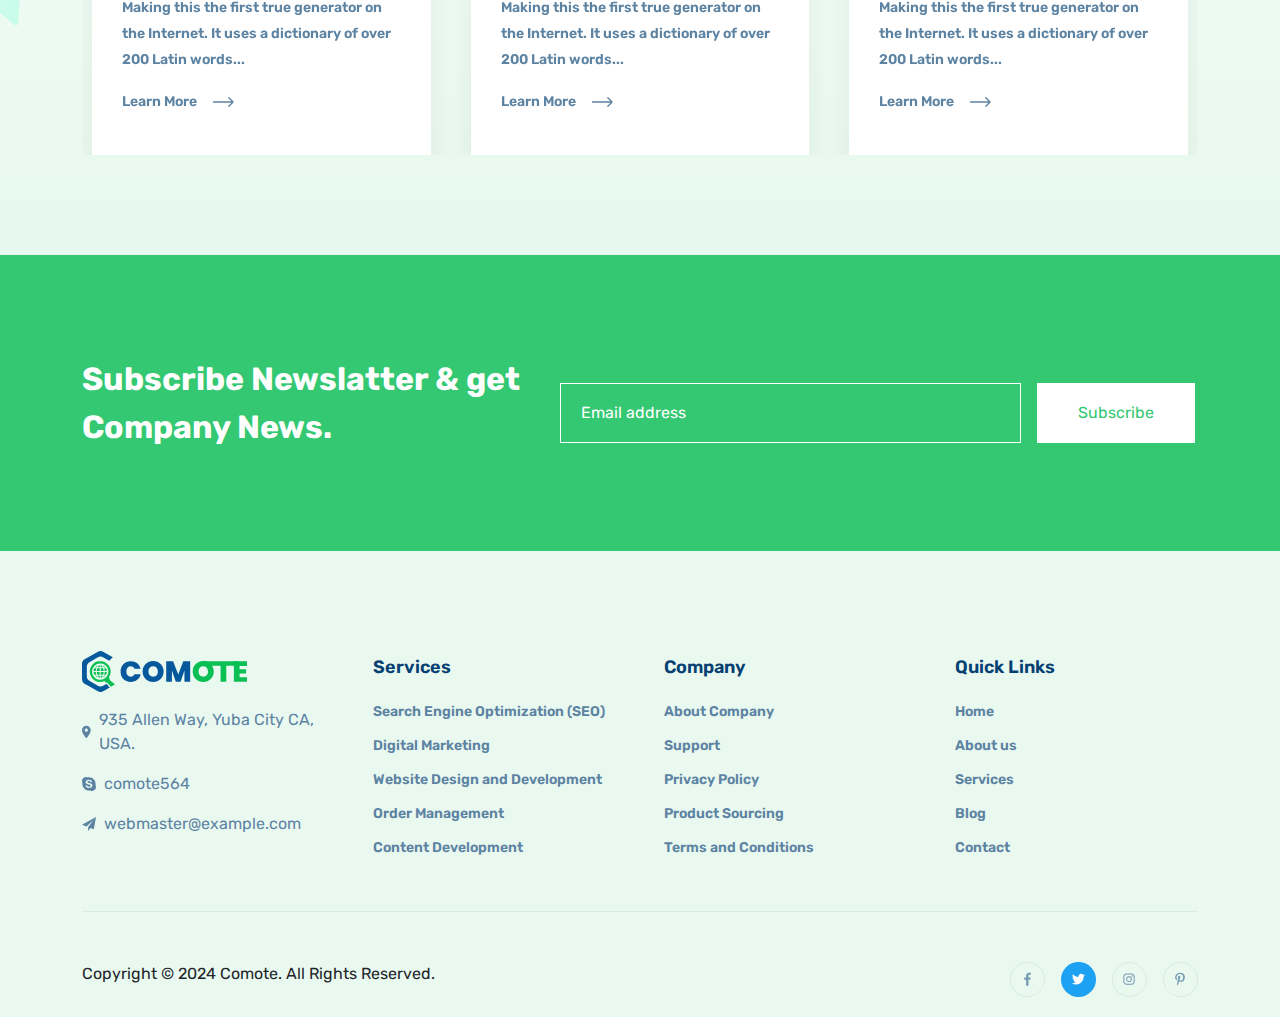
==== commit 778e355a: "first commit" ====
--- a/index.html
+++ b/index.html
@@ -53,8 +53,6 @@
 
 <body>
     <!-- Main Coding Start Here -->
-
-
 
     <!-- header -->
     <header>
@@ -103,13 +101,14 @@
         <div class="container">
             <div class="row align-items-center">
                 <div class="col-lg-6">
-                    <h1 class="f-48 text-heading">Increase & Boost
+                    <h1 class="banner-heading f-48 text-heading">Increase & Boost
                         your Website Traffic</h1>
-                    <p class="f-18 p-text mt-4">Amet minim mollit non deserunt ullamco est sit aliqua dolor do amet
+                    <p class="banner-sub-head f-18 p-text mt-4">Amet minim mollit non deserunt ullamco est sit aliqua
+                        dolor do amet
                         sint.
                         Velit officia
                         consequat.</p>
-                    <a class="banner-btn d-inline-block mt-4 f-16 text-white bg-primary" href="">Get Started</a>
+                    <a class="banner-btn d-inline-flex mt-4 f-16 text-white bg-primary" href="">Get Started</a>
                 </div>
                 <div class="col-lg-6">
                     <div>
@@ -497,57 +496,59 @@
                     duis
                     enim velit mollit.</p>
             </div>
-            <div class="row mt-5">
-                <div class="col-lg-4">
-                    <div class="service-card text-center d-flex flex-column justify-content-center gap-2 bg-white">
-                        <div>
-                            <img src="assets/img/team-card-img-1.svg" alt="">
+            <div class="service-bg">
+                <div class="row mt-5 gy-4">
+                    <div class="col-lg-4">
+                        <div class="service-card text-center d-flex flex-column justify-content-center gap-2 bg-white">
+                            <div>
+                                <img src="assets/img/team-card-img-1.svg" alt="">
+                            </div>
+                            <h2 class="f-20 text-heading">Search Engine Optimization</h2>
+                            <p class="p-text f-16">Amet minim mollit non deserunt ullamco est sit aliqua</p>
+                            <a class="service-btn d-flex gap-3 align-items-center justify-content-center f-14 text-secondaryv2"
+                                href="">Learn More <svg width="21" height="10" viewBox="0 0 21 10" fill="none"
+                                    xmlns="http://www.w3.org/2000/svg">
+                                    <path
+                                        d="M20.4702 5.47023C20.7299 5.21053 20.7299 4.78947 20.4702 4.52977L16.2382 0.29774C15.9785 0.0380411 15.5574 0.0380411 15.2977 0.29774C15.038 0.557438 15.038 0.978493 15.2977 1.23819L19.0595 5L15.2977 8.76181C15.038 9.02151 15.038 9.44256 15.2977 9.70226C15.5574 9.96196 15.9785 9.96196 16.2382 9.70226L20.4702 5.47023ZM0 5.665H20V4.335H0V5.665Z"
+                                        fill="#06589C" />
+                                </svg>
+                            </a>
                         </div>
-                        <h2 class="f-20 text-heading">Search Engine Optimization</h2>
-                        <p class="p-text f-16">Amet minim mollit non deserunt ullamco est sit aliqua</p>
-                        <a class="service-btn d-flex gap-3 align-items-center justify-content-center f-14 text-secondaryv2"
-                            href="">Learn More <svg width="21" height="10" viewBox="0 0 21 10" fill="none"
-                                xmlns="http://www.w3.org/2000/svg">
-                                <path
-                                    d="M20.4702 5.47023C20.7299 5.21053 20.7299 4.78947 20.4702 4.52977L16.2382 0.29774C15.9785 0.0380411 15.5574 0.0380411 15.2977 0.29774C15.038 0.557438 15.038 0.978493 15.2977 1.23819L19.0595 5L15.2977 8.76181C15.038 9.02151 15.038 9.44256 15.2977 9.70226C15.5574 9.96196 15.9785 9.96196 16.2382 9.70226L20.4702 5.47023ZM0 5.665H20V4.335H0V5.665Z"
-                                    fill="#06589C" />
-                            </svg>
-                        </a>
                     </div>
-                </div>
-                <div class="col-lg-4">
-                    <div class="service-card text-center d-flex flex-column justify-content-center gap-2 bg-white">
-                        <div>
-                            <img src="assets/img/team-card-img-2.svg" alt="">
+                    <div class="col-lg-4">
+                        <div class="service-card text-center d-flex flex-column justify-content-center gap-2 bg-white">
+                            <div>
+                                <img src="assets/img/team-card-img-2.svg" alt="">
+                            </div>
+                            <h2 class="f-20 text-heading">Adwords Campaign
+                            </h2>
+                            <p class="p-text f-16">Amet minim mollit non deserunt ullamco est sit aliqua</p>
+                            <a class="d-flex gap-3 align-items-center justify-content-center f-14 text-primary"
+                                href="">Learn More <svg width="21" height="10" viewBox="0 0 21 10" fill="none"
+                                    xmlns="http://www.w3.org/2000/svg">
+                                    <path
+                                        d="M20.4702 5.47023C20.7299 5.21053 20.7299 4.78947 20.4702 4.52977L16.2382 0.29774C15.9785 0.0380411 15.5574 0.0380411 15.2977 0.29774C15.038 0.557438 15.038 0.978493 15.2977 1.23819L19.0595 5L15.2977 8.76181C15.038 9.02151 15.038 9.44256 15.2977 9.70226C15.5574 9.96196 15.9785 9.96196 16.2382 9.70226L20.4702 5.47023ZM0 5.665H20V4.335H0V5.665Z"
+                                        fill="#34C872" />
+                                </svg>
+                            </a>
                         </div>
-                        <h2 class="f-20 text-heading">Adwords Campaign
-                        </h2>
-                        <p class="p-text f-16">Amet minim mollit non deserunt ullamco est sit aliqua</p>
-                        <a class="d-flex gap-3 align-items-center justify-content-center f-14 text-primary"
-                            href="">Learn More <svg width="21" height="10" viewBox="0 0 21 10" fill="none"
-                                xmlns="http://www.w3.org/2000/svg">
-                                <path
-                                    d="M20.4702 5.47023C20.7299 5.21053 20.7299 4.78947 20.4702 4.52977L16.2382 0.29774C15.9785 0.0380411 15.5574 0.0380411 15.2977 0.29774C15.038 0.557438 15.038 0.978493 15.2977 1.23819L19.0595 5L15.2977 8.76181C15.038 9.02151 15.038 9.44256 15.2977 9.70226C15.5574 9.96196 15.9785 9.96196 16.2382 9.70226L20.4702 5.47023ZM0 5.665H20V4.335H0V5.665Z"
-                                    fill="#34C872" />
-                            </svg>
-                        </a>
                     </div>
-                </div>
-                <div class="col-lg-4">
-                    <div class="service-card text-center d-flex flex-column justify-content-center gap-2 bg-white">
-                        <div>
-                            <img src="assets/img/team-card-img-3.svg" alt="">
+                    <div class="col-lg-4">
+                        <div class="service-card text-center d-flex flex-column justify-content-center gap-2 bg-white">
+                            <div>
+                                <img src="assets/img/team-card-img-3.svg" alt="">
+                            </div>
+                            <h2 class="f-20 text-heading">Adsense</h2>
+                            <p class="p-text f-16">Amet minim mollit non deserunt ullamco est sit aliqua</p>
+                            <a class="d-flex gap-3 align-items-center justify-content-center f-14 text-secondary"
+                                href="">Learn More <svg width="21" height="10" viewBox="0 0 21 10" fill="none"
+                                    xmlns="http://www.w3.org/2000/svg">
+                                    <path
+                                        d="M20.4702 5.47023C20.7299 5.21053 20.7299 4.78947 20.4702 4.52977L16.2382 0.29774C15.9785 0.0380411 15.5574 0.0380411 15.2977 0.29774C15.038 0.557438 15.038 0.978493 15.2977 1.23819L19.0595 5L15.2977 8.76181C15.038 9.02151 15.038 9.44256 15.2977 9.70226C15.5574 9.96196 15.9785 9.96196 16.2382 9.70226L20.4702 5.47023ZM0 5.665H20V4.335H0V5.665Z"
+                                        fill="#FE5A4E" />
+                                </svg>
+                            </a>
                         </div>
-                        <h2 class="f-20 text-heading">Adsense</h2>
-                        <p class="p-text f-16">Amet minim mollit non deserunt ullamco est sit aliqua</p>
-                        <a class="d-flex gap-3 align-items-center justify-content-center f-14 text-secondary"
-                            href="">Learn More <svg width="21" height="10" viewBox="0 0 21 10" fill="none"
-                                xmlns="http://www.w3.org/2000/svg">
-                                <path
-                                    d="M20.4702 5.47023C20.7299 5.21053 20.7299 4.78947 20.4702 4.52977L16.2382 0.29774C15.9785 0.0380411 15.5574 0.0380411 15.2977 0.29774C15.038 0.557438 15.038 0.978493 15.2977 1.23819L19.0595 5L15.2977 8.76181C15.038 9.02151 15.038 9.44256 15.2977 9.70226C15.5574 9.96196 15.9785 9.96196 16.2382 9.70226L20.4702 5.47023ZM0 5.665H20V4.335H0V5.665Z"
-                                    fill="#FE5A4E" />
-                            </svg>
-                        </a>
                     </div>
                 </div>
             </div>
@@ -563,7 +564,7 @@
                 <p class="p-text f-16 mt-2">Amet minim mollit non deserunt ullamco est sit aliqua dolor do amet sint.
                     Velit officia consequat duis enim velit mollit.</p>
             </div>
-            <div class="row align-items-center">
+            <div class="row align-items-center flex-column-reverse flex-lg-row">
                 <div class="col-lg-6">
                     <div>
                         <svg id="e2an2ql1q2as1" xmlns="http://www.w3.org/2000/svg"
@@ -1559,7 +1560,7 @@
                     duis enim velit mollit.</p>
             </div>
             <div class="how-works-bg">
-                <div class="row mt-5">
+                <div class="row mt-5 gy-5">
                     <div class="col-lg-3">
                         <div class="d-flex flex-column gap-3">
                             <div class="text-center">
@@ -1769,8 +1770,8 @@
                 <p class="text-white f-16 mt-2">Amet minim mollit non deserunt ullamco est sit aliqua dolor do consequat
                     duis enim velit mollit.</p>
             </div>
-            <div class="d-flex align-items-center justify-content-center gap-4 mt-5">
-                <div class=" bg-white radius-50 seo-after">
+            <div class="seo-search-main d-flex align-items-center justify-content-center gap-4 mt-5">
+                <div class="seo-search radius-50 seo-after">
                     <input type="text" name="website" placeholder="Enter your website url" id="input-website">
                     <input type="text" name="email" placeholder="Email Address" id="input-email">
                 </div>
@@ -1787,107 +1788,127 @@
                 <p class="p-text f-16 mt-2">Amet minim mollit non deserunt ullamco est sit aliqua dolor do consequat
                     duis enim velit mollit.</p>
             </div>
-            <div class="row mt-5">
-                <div class="col-lg-4">
-                    <div class="blog-card">
-                        <div class=blog-top>
-                            <img class="w-100" src="assets/img/blog-img-1.svg" alt="">
-                        </div>
-                        <div class="blog--bottom d-flex flex-column gap-3">
-                            <div class="d-inline-flex">
-                                <p class="blog-catagory text-primary f-14 bg-shade-green ">Category: PPC</p>
-                            </div>
-                            <h3 class="f-14 text-heading">Google’s Page Experience Update Launching May 2021</h3>
-                            <div class="d-flex justify-content-between">
-                                <div class="d-flex align-items-center gap-2">
-                                    <img src="assets/img/blog-icon-1.svg" alt="">
-                                    <p class="f-14 p-text">Annette Black</p>
-                                </div>
-                                <div class="d-flex align-items-center gap-2">
-                                    <img src="assets/img/blog-mini-icon-1.svg" alt="">
-                                    <p class="f-14 p-text">8/30/21</p>
-                                </div>
-                            </div>
-                            <p class="f-14 p-text">Making this the first true generator on the Internet. It uses a
-                                dictionary of over 200 Latin
-                                words...</p>
-                            <a class="f-14 p-text d-flex align-items-center gap-3" href="">Learn More <svg width="21"
-                                    height="10" viewBox="0 0 21 10" fill="none" xmlns="http://www.w3.org/2000/svg">
-                                    <path
-                                        d="M20.4702 5.47023C20.7299 5.21053 20.7299 4.78947 20.4702 4.52977L16.2382 0.29774C15.9785 0.0380411 15.5574 0.0380411 15.2977 0.29774C15.038 0.557438 15.038 0.978493 15.2977 1.23819L19.0595 5L15.2977 8.76181C15.038 9.02151 15.038 9.44256 15.2977 9.70226C15.5574 9.96196 15.9785 9.96196 16.2382 9.70226L20.4702 5.47023ZM0 5.665H20V4.335H0V5.665Z"
-                                        fill="#5D83A3" />
-                                </svg>
-                            </a>
-                        </div>
-                    </div>
-                </div>
-                <div class="col-lg-4">
-                    <div class="blog-card">
-                        <div class=blog-top>
-                            <img class="w-100" src="assets/img/blog-img-2.svg" alt="">
-                        </div>
-                        <div class="blog--bottom d-flex flex-column gap-3">
-                            <div class="d-inline-flex">
-                                <p class="blog-catagory text-primary f-14 bg-shade-green ">Category: SEO</p>
-                            </div>
-                            <h3 class="f-14 text-heading">YouTube Counts Views For Shorts Like Regular Videos</h3>
-                            <div class="d-flex justify-content-between">
-                                <div class="d-flex align-items-center gap-2">
-                                    <img src="assets/img/blog-icon-1.svg" alt="">
-                                    <p class="f-14 p-text">Wade Warren</p>
-                                </div>
-                                <div class="d-flex align-items-center gap-2">
-                                    <img src="assets/img/blog-mini-icon-1.svg" alt="">
-                                    <p class="f-14 p-text">8/30/21</p>
-                                </div>
-                            </div>
-                            <p class="f-14 p-text">Making this the first true generator on the Internet. It uses a
-                                dictionary of over 200 Latin words...</p>
-                            <a class="f-14 p-text d-flex align-items-center gap-3" href="">Learn More <svg width="21"
-                                    height="10" viewBox="0 0 21 10" fill="none" xmlns="http://www.w3.org/2000/svg">
-                                    <path
-                                        d="M20.4702 5.47023C20.7299 5.21053 20.7299 4.78947 20.4702 4.52977L16.2382 0.29774C15.9785 0.0380411 15.5574 0.0380411 15.2977 0.29774C15.038 0.557438 15.038 0.978493 15.2977 1.23819L19.0595 5L15.2977 8.76181C15.038 9.02151 15.038 9.44256 15.2977 9.70226C15.5574 9.96196 15.9785 9.96196 16.2382 9.70226L20.4702 5.47023ZM0 5.665H20V4.335H0V5.665Z"
-                                        fill="#5D83A3" />
-                                </svg>
-                            </a>
-                        </div>
-                    </div>
-                </div>
-                <div class="col-lg-4">
-                    <div class="blog-card">
-                        <div class=blog-top>
-                            <img class="w-100" src="assets/img/blog-img-3.svg" alt="">
-                        </div>
-                        <div class="blog--bottom d-flex flex-column gap-3">
-                            <div class="d-inline-flex">
-                                <p class="blog-catagory text-primary f-14 bg-shade-green ">Category: PPC</p>
-                            </div>
-                            <h3 class="f-14 text-heading">How Page Experience Will Impact SEO & PPC Performance
-                            </h3>
-                            <div class="d-flex justify-content-between">
-                                <div class="d-flex align-items-center gap-2">
-                                    <img src="assets/img/blog-icon-1.svg" alt="">
-                                    <p class="f-14 p-text">Annette Black</p>
-                                </div>
-                                <div class="d-flex align-items-center gap-2">
-                                    <img src="assets/img/blog-mini-icon-1.svg" alt="">
-                                    <p class="f-14 p-text">8/30/21</p>
-                                </div>
-                            </div>
-                            <p class="f-14 p-text">Making this the first true generator on the Internet. It uses a
-                                dictionary of over 200 Latin
-                                words...</p>
-                            <a class="f-14 p-text d-flex align-items-center gap-3" href="">Learn More <svg width="21"
-                                    height="10" viewBox="0 0 21 10" fill="none" xmlns="http://www.w3.org/2000/svg">
-                                    <path
-                                        d="M20.4702 5.47023C20.7299 5.21053 20.7299 4.78947 20.4702 4.52977L16.2382 0.29774C15.9785 0.0380411 15.5574 0.0380411 15.2977 0.29774C15.038 0.557438 15.038 0.978493 15.2977 1.23819L19.0595 5L15.2977 8.76181C15.038 9.02151 15.038 9.44256 15.2977 9.70226C15.5574 9.96196 15.9785 9.96196 16.2382 9.70226L20.4702 5.47023ZM0 5.665H20V4.335H0V5.665Z"
-                                        fill="#5D83A3" />
-                                </svg>
-                            </a>
-                        </div>
-                    </div>
+            <div class="splide testimonial" aria-label="Basic Structure Example">
+                <div class="splide__track">
+                    <ul class="splide__list">
+                        <li class="splide__slide">
+                            <div class="blog-card">
+                                <div class=blog-top>
+                                    <img class="w-100" src="assets/img/blog-img-1.svg" alt="">
+                                </div>
+                                <div class="blog--bottom d-flex flex-column gap-3">
+                                    <div class="d-inline-flex">
+                                        <p class="blog-catagory text-primary f-14 bg-shade-green ">Category: PPC</p>
+                                    </div>
+                                    <h3 class="f-14 text-heading">Google’s Page Experience Update Launching May 2021
+                                    </h3>
+                                    <div class="d-flex justify-content-between">
+                                        <div class="d-flex align-items-center gap-2">
+                                            <img src="assets/img/blog-icon-1.svg" alt="">
+                                            <p class="f-14 p-text">Annette Black</p>
+                                        </div>
+                                        <div class="d-flex align-items-center gap-2">
+                                            <img src="assets/img/blog-mini-icon-1.svg" alt="">
+                                            <p class="f-14 p-text">8/30/21</p>
+                                        </div>
+                                    </div>
+                                    <p class="f-14 p-text">Making this the first true generator on the Internet. It uses
+                                        a
+                                        dictionary of over 200 Latin
+                                        words...</p>
+                                    <a class="f-14 p-text d-flex align-items-center gap-3" href="">Learn More <svg
+                                            width="21" height="10" viewBox="0 0 21 10" fill="none"
+                                            xmlns="http://www.w3.org/2000/svg">
+                                            <path
+                                                d="M20.4702 5.47023C20.7299 5.21053 20.7299 4.78947 20.4702 4.52977L16.2382 0.29774C15.9785 0.0380411 15.5574 0.0380411 15.2977 0.29774C15.038 0.557438 15.038 0.978493 15.2977 1.23819L19.0595 5L15.2977 8.76181C15.038 9.02151 15.038 9.44256 15.2977 9.70226C15.5574 9.96196 15.9785 9.96196 16.2382 9.70226L20.4702 5.47023ZM0 5.665H20V4.335H0V5.665Z"
+                                                fill="#5D83A3" />
+                                        </svg>
+                                    </a>
+                                </div>
+                            </div>
+                        </li>
+                        <li class="splide__slide">
+                            <div class="blog-card">
+                                <div class=blog-top>
+                                    <img class="w-100" src="assets/img/blog-img-3.svg" alt="">
+                                </div>
+                                <div class="blog--bottom d-flex flex-column gap-3">
+                                    <div class="d-inline-flex">
+                                        <p class="blog-catagory text-primary f-14 bg-shade-green ">Category: PPC</p>
+                                    </div>
+                                    <h3 class="f-14 text-heading">How Page Experience Will Impact SEO & PPC Performance
+                                    </h3>
+                                    <div class="d-flex justify-content-between">
+                                        <div class="d-flex align-items-center gap-2">
+                                            <img src="assets/img/blog-icon-1.svg" alt="">
+                                            <p class="f-14 p-text">Annette Black</p>
+                                        </div>
+                                        <div class="d-flex align-items-center gap-2">
+                                            <img src="assets/img/blog-mini-icon-1.svg" alt="">
+                                            <p class="f-14 p-text">8/30/21</p>
+                                        </div>
+                                    </div>
+                                    <p class="f-14 p-text">Making this the first true generator on the Internet. It uses
+                                        a
+                                        dictionary of over 200 Latin
+                                        words...</p>
+                                    <a class="f-14 p-text d-flex align-items-center gap-3" href="">Learn More <svg
+                                            width="21" height="10" viewBox="0 0 21 10" fill="none"
+                                            xmlns="http://www.w3.org/2000/svg">
+                                            <path
+                                                d="M20.4702 5.47023C20.7299 5.21053 20.7299 4.78947 20.4702 4.52977L16.2382 0.29774C15.9785 0.0380411 15.5574 0.0380411 15.2977 0.29774C15.038 0.557438 15.038 0.978493 15.2977 1.23819L19.0595 5L15.2977 8.76181C15.038 9.02151 15.038 9.44256 15.2977 9.70226C15.5574 9.96196 15.9785 9.96196 16.2382 9.70226L20.4702 5.47023ZM0 5.665H20V4.335H0V5.665Z"
+                                                fill="#5D83A3" />
+                                        </svg>
+                                    </a>
+                                </div>
+                            </div>
+                        </li>
+                        <li class="splide__slide">
+                            <div class="blog-card">
+                                <div class=blog-top>
+                                    <img class="w-100" src="assets/img/blog-img-1.svg" alt="">
+                                </div>
+                                <div class="blog--bottom d-flex flex-column gap-3">
+                                    <div class="d-inline-flex">
+                                        <p class="blog-catagory text-primary f-14 bg-shade-green ">Category: PPC</p>
+                                    </div>
+                                    <h3 class="f-14 text-heading">Google’s Page Experience Update Launching May 2021
+                                    </h3>
+                                    <div class="d-flex justify-content-between">
+                                        <div class="d-flex align-items-center gap-2">
+                                            <img src="assets/img/blog-icon-1.svg" alt="">
+                                            <p class="f-14 p-text">Annette Black</p>
+                                        </div>
+                                        <div class="d-flex align-items-center gap-2">
+                                            <img src="assets/img/blog-mini-icon-1.svg" alt="">
+                                            <p class="f-14 p-text">8/30/21</p>
+                                        </div>
+                                    </div>
+                                    <p class="f-14 p-text">Making this the first true generator on the Internet. It uses
+                                        a
+                                        dictionary of over 200 Latin
+                                        words...</p>
+                                    <a class="f-14 p-text d-flex align-items-center gap-3" href="">Learn More <svg
+                                            width="21" height="10" viewBox="0 0 21 10" fill="none"
+                                            xmlns="http://www.w3.org/2000/svg">
+                                            <path
+                                                d="M20.4702 5.47023C20.7299 5.21053 20.7299 4.78947 20.4702 4.52977L16.2382 0.29774C15.9785 0.0380411 15.5574 0.0380411 15.2977 0.29774C15.038 0.557438 15.038 0.978493 15.2977 1.23819L19.0595 5L15.2977 8.76181C15.038 9.02151 15.038 9.44256 15.2977 9.70226C15.5574 9.96196 15.9785 9.96196 16.2382 9.70226L20.4702 5.47023ZM0 5.665H20V4.335H0V5.665Z"
+                                                fill="#5D83A3" />
+                                        </svg>
+                                    </a>
+                                </div>
+                            </div>
+                        </li>
+
+                    </ul>
                 </div>
             </div>
+
+
+
+
+
+
         </div>
     </section>
     <!-- seo-score end  -->
@@ -1901,7 +1922,7 @@
                         Company News.</h3>
                 </div>
                 <div class="col-lg-7">
-                    <div class="d-flex align-items-center gap-3">
+                    <div class="newsletter-search d-flex align-items-center gap-3">
                         <input type="text" name="email" placeholder="Email address" id="newsletter-input">
                         <a class="newsletter-btn f-16 text-primary bg-white d-inline" href="">Subscribe</a>
                     </div>
@@ -2005,9 +2026,16 @@
                 <div class="divider">
                 </div>
                 <div class="d-flex justify-content-between">
-                    <p>Copyright © 2021 Comote. All Rights Reserved.</p>
-                    <div class="d-flex align-items-center gap-3">
-                        <a href=""> <img src="assets/img/footer-fb.svg" alt=""></a>
+                    <p>Copyright © 2024 Comote. All Rights Reserved.</p>
+                    <div class="footer-social d-flex align-items-center gap-3">
+                        <a href=""><svg width="35" height="35" viewBox="0 0 35 35" fill="none"
+                                xmlns="http://www.w3.org/2000/svg">
+                                <circle cx="17.5" cy="17.5" r="17" stroke="#044072" stroke-opacity="0.08" />
+                                <path opacity="0.8"
+                                    d="M16.1035 23.625H18.4902V17.8105H20.3438L20.6484 15.5H18.4902V13.9004C18.4902 13.5449 18.541 13.2656 18.6934 13.0879C18.8457 12.8848 19.1758 12.7832 19.6328 12.7832H20.8516V10.7266C20.3945 10.6758 19.7852 10.625 19.0742 10.625C18.1602 10.625 17.4492 10.9043 16.916 11.4375C16.3574 11.9707 16.1035 12.707 16.1035 13.6719V15.5H14.1484V17.8105H16.1035V23.625Z"
+                                    fill="#5D83A3" />
+                            </svg>
+                        </a>
                         <a href=""><img src="assets/img/footer-twitter.svg" alt=""></a>
                         <a href=""><img src="assets/img/footer-insta.svg" alt=""></a>
                         <a href=""><img src="assets/img/footer-pin.svg" alt=""></a>
@@ -2017,11 +2045,14 @@
         </div>
     </section>
 
+    <!-- footer end  -->
+
     <!-- Main Coding End -->
     <!-- Include all compiled plugins (below), or include individual files as needed -->
     <script src="assets/js/wow.min.js"></script>
     <script src="assets/js/bootstrap.bundle.min.js"></script>
     <script src="https://cdn.jsdelivr.net/npm/@splidejs/splide@4.1.4/dist/js/splide.min.js"></script>
+    <script src="https://cdnjs.cloudflare.com/ajax/libs/jquery/3.7.1/jquery.min.js"></script>
 
 
 
--- a/assets/scss/style.css
+++ b/assets/scss/style.css
@@ -54,6 +54,7 @@
 @media (max-width: 575px) {
   section {
     padding: 25px 0;
+    padding: 50px 0;
   }
 }
 
@@ -104,12 +105,24 @@
   line-height: 70px;
   font-weight: 700;
 }
+@media (max-width: 575px) {
+  .f-48 {
+    font-size: 34px;
+    line-height: normal;
+  }
+}
 
 .f-32 {
   font-size: 32px;
   line-height: 48px;
   font-weight: 700;
 }
+@media (max-width: 575px) {
+  .f-32 {
+    font-size: 28px;
+    line-height: 42px;
+  }
+}
 
 .f-28 {
   font-size: 28px;
@@ -128,6 +141,11 @@
   line-height: 48px;
   font-weight: 600;
 }
+@media (max-width: 575px) {
+  .f-20 {
+    line-height: normal;
+  }
+}
 
 .f-18 {
   font-size: 18px;
@@ -196,19 +214,40 @@
   background-repeat: no-repeat;
   margin-top: -100px;
   padding-block: 180px 120px;
+  overflow: hidden;
+}
+@media (max-width: 575px) {
+  .banner {
+    margin-top: -140px;
+    padding-bottom: 60px;
+    background-image: url(../img/banner-sm-bg.svg);
+    background-repeat: no-repeat;
+    background-position: center;
+    background-size: cover;
+  }
 }
 .banner .banner-btn {
   padding: 15px 30px;
+}
+@media (max-width: 575px) {
+  .banner .banner-btn {
+    justify-content: center;
+  }
 }
 .banner .banner-btn:hover {
   border-radius: 20px;
   transition: all 0.4s ease-in-out;
 }
+@media (max-width: 575px) {
+  .banner .banner-heading,
+  .banner .banner-sub-head {
+    text-align: center;
+  }
+}
 
 .our-service {
   background-image: url(../img/team-bg.svg);
   background-repeat: no-repeat;
-  background-position-x: right 256px left 68px;
 }
 .our-service .service-card {
   padding: 70px 34px;
@@ -219,6 +258,11 @@
 .why-choose {
   background-image: url(../img/choose-bg.svg);
   background-repeat: no-repeat;
+}
+@media (max-width: 575px) {
+  .why-choose {
+    background-color: #E9F9F0 !important;
+  }
 }
 .why-choose .accordion .accordion-button {
   color: #044072 !important;
@@ -238,6 +282,8 @@
 }
 .why-choose .accordion .accordion-button:not(.collapsed) {
   background-color: #FFF !important;
+  border: 0;
+  outline: none;
 }
 .why-choose .accordion .accordion-body:not(.collapsed) {
   background-color: #FFF !important;
@@ -246,6 +292,7 @@
 .why-choose .accordion .accordion-button:focus {
   outline: none !important;
   border-color: 0 !important;
+  box-shadow: none;
 }
 .why-choose .accordion .accordion-button::after {
   background-image: url(../img/accordion-icon.svg);
@@ -261,15 +308,32 @@
 .expert-team .splide__arrow--prev {
   left: -4rem;
 }
+@media (max-width: 575px) {
+  .expert-team .splide__arrow--prev {
+    display: none;
+  }
+}
 .expert-team .splide__arrow--next {
   right: -4rem;
 }
+@media (max-width: 575px) {
+  .expert-team .splide__arrow--next {
+    display: none;
+  }
+}
 
 .how-works {
   background-image: url(../img/shape-bg.svg);
   background-repeat: no-repeat;
   position: relative;
   z-index: 999;
+}
+@media (max-width: 575px) {
+  .how-works {
+    background-image: url(../img/how-work-bg-small.svg) !important;
+    background-repeat: no-repeat;
+    background-size: cover;
+  }
 }
 .how-works::after {
   position: absolute;
@@ -283,11 +347,40 @@
   left: 30px;
   z-index: -99;
 }
+@media (max-width: 575px) {
+  .how-works::after {
+    display: none;
+  }
+}
 
 .seo-score {
   background-image: url(../img/seo-bg.svg);
   background-repeat: no-repeat;
   background-position: center center;
+}
+@media (max-width: 575px) {
+  .seo-score {
+    background-image: url(../img/seo-2-bg.svg);
+    background-repeat: no-repeat;
+    background-position: center center;
+    background-size: cover;
+  }
+}
+.seo-score .seo-search {
+  display: flex;
+}
+@media (max-width: 575px) {
+  .seo-score .seo-search {
+    display: flex;
+    flex-direction: column;
+    flex-wrap: wrap;
+    gap: 20px;
+  }
+}
+@media (max-width: 575px) {
+  .seo-score #seo-score-illustration {
+    display: none;
+  }
 }
 .seo-score .animators {
   right: 22px;
@@ -306,10 +399,29 @@
   background-color: #5D83A3;
   opacity: 0.5;
 }
+@media (max-width: 575px) {
+  .seo-score .seo-after::after {
+    display: none;
+  }
+}
+@media (max-width: 575px) {
+  .seo-score .seo-search-main {
+    flex-wrap: wrap;
+  }
+}
 .seo-score #input-website {
-  padding: 20px 200px 20px 20px;
+  padding: 20px 20px 20px 20px;
   border: 0;
-  background-color: transparent;
+  background-color: white;
+  border-radius: 50px 0px 0px 50px;
+  min-width: 370px;
+}
+@media (max-width: 575px) {
+  .seo-score #input-website {
+    border-radius: 50px;
+    min-width: 320px;
+    width: 100%;
+  }
 }
 .seo-score #input-website:focus {
   outline: none;
@@ -325,9 +437,18 @@
   font-weight: 400;
 }
 .seo-score #input-email {
-  padding: 20px 200px 20px 20px;
+  padding: 20px 20px 20px 20px;
   border: 0;
-  background-color: transparent;
+  background-color: white;
+  border-radius: 0 50px 50px 0;
+  min-width: 370px;
+}
+@media (max-width: 575px) {
+  .seo-score #input-email {
+    border-radius: 50px;
+    min-width: 320px;
+    width: 100%;
+  }
 }
 .seo-score #input-email:focus {
   outline: none;
@@ -371,10 +492,22 @@
 .newsletter .newsletter-btn {
   padding: 17px 41px;
 }
+.newsletter .newsletter-search {
+  margin-top: 20px;
+  flex-wrap: wrap;
+  justify-content: center;
+}
 .newsletter #newsletter-input {
   padding: 17px 220px 17px 20px;
   border: 1px solid white;
   background-color: transparent;
+}
+@media (max-width: 575px) {
+  .newsletter #newsletter-input {
+    padding: 17px 20px 17px 20px;
+    flex-wrap: wrap;
+    width: 100%;
+  }
 }
 .newsletter #newsletter-input::-moz-placeholder {
   font-size: 16px;
@@ -398,4 +531,7 @@
   width: 100%;
   height: 1px;
   margin: 50px 0 50px 0;
+}
+.footer .footer-social a svg *:hover {
+  fill: #1DA1F2;
 }/*# sourceMappingURL=style.css.map */